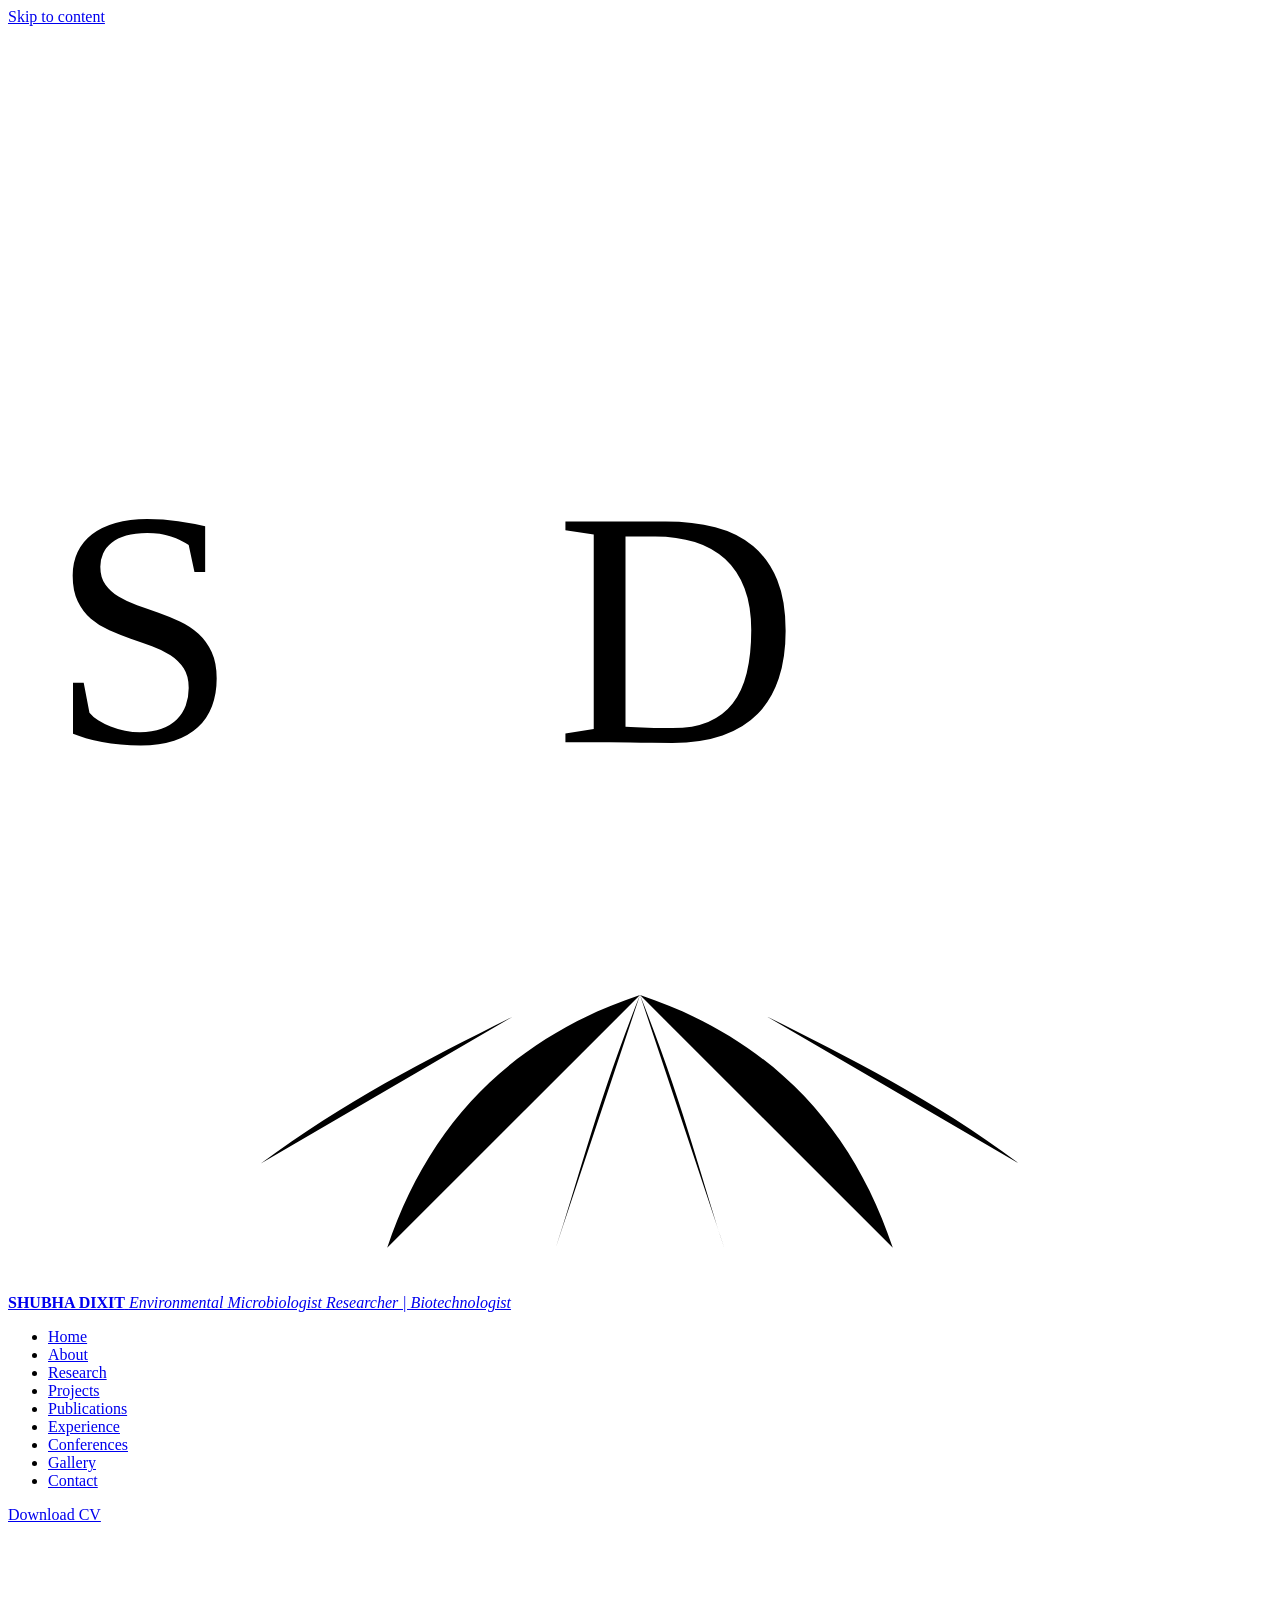
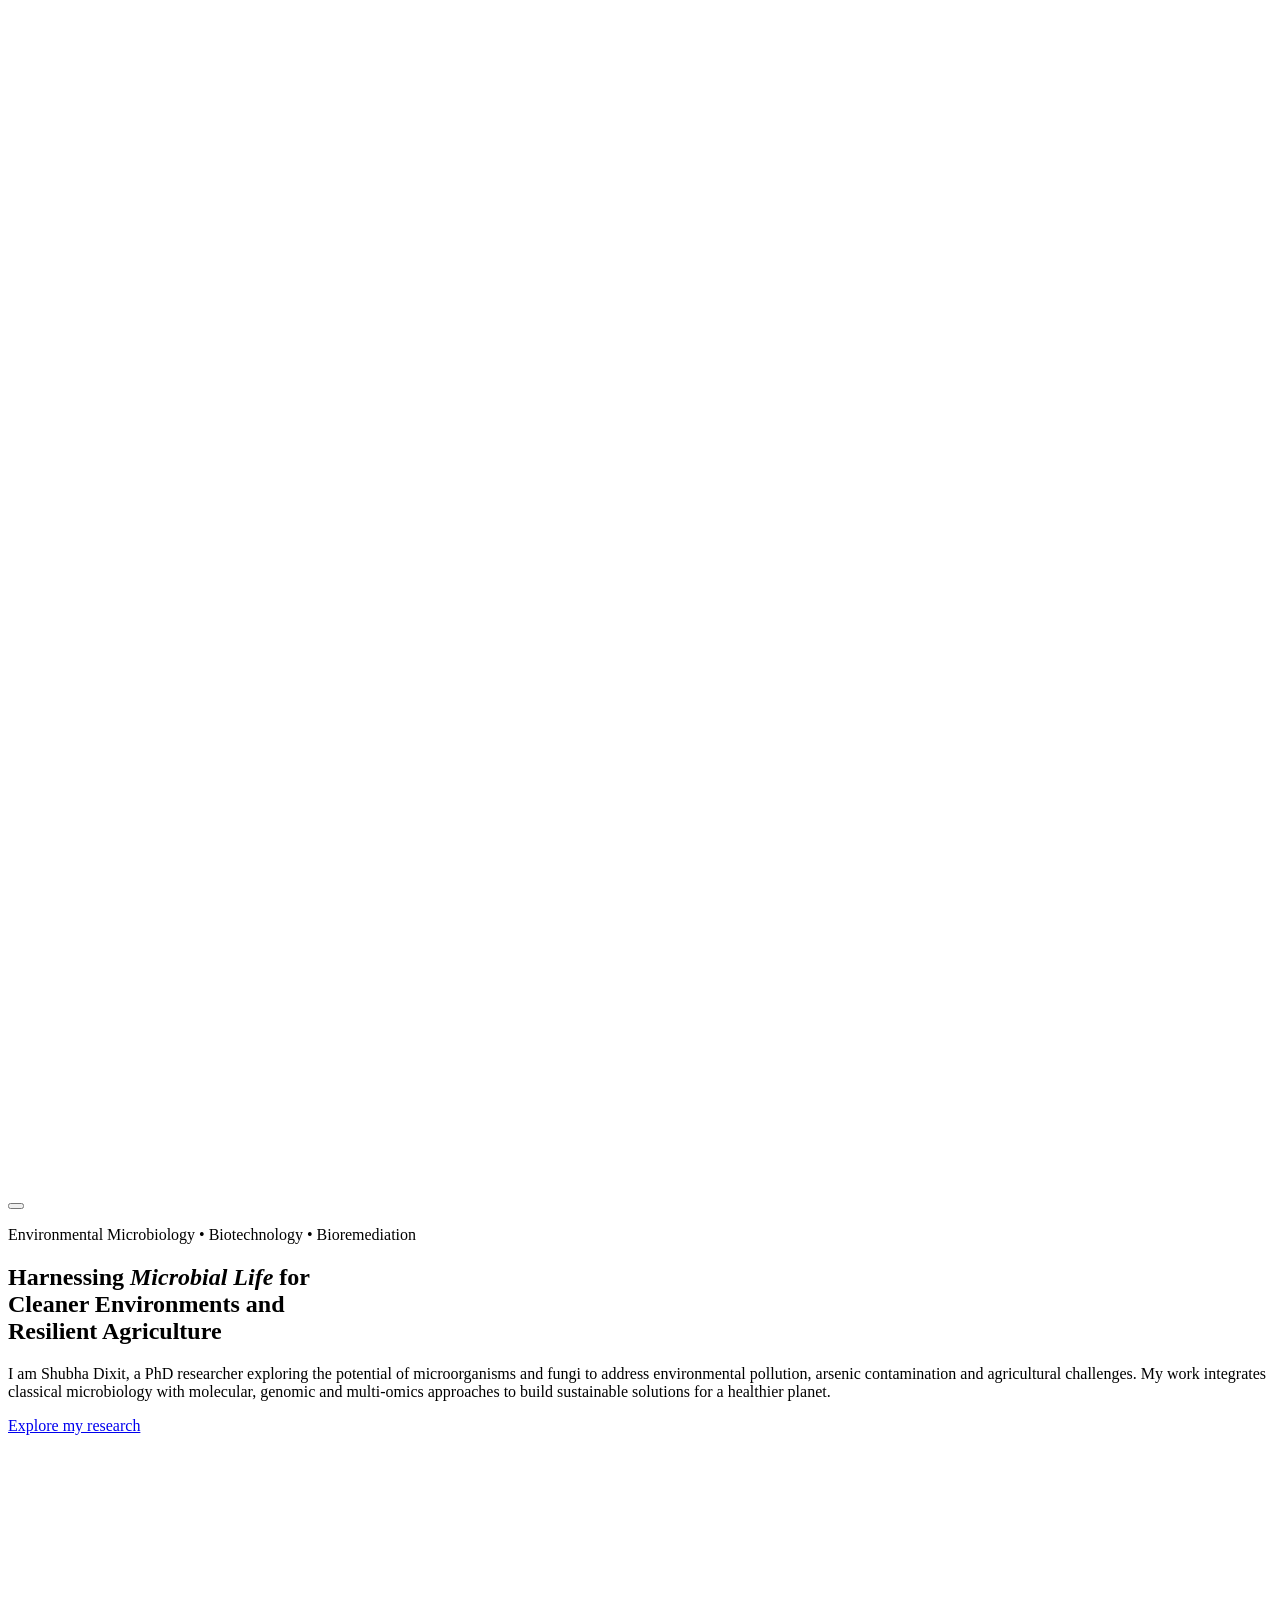
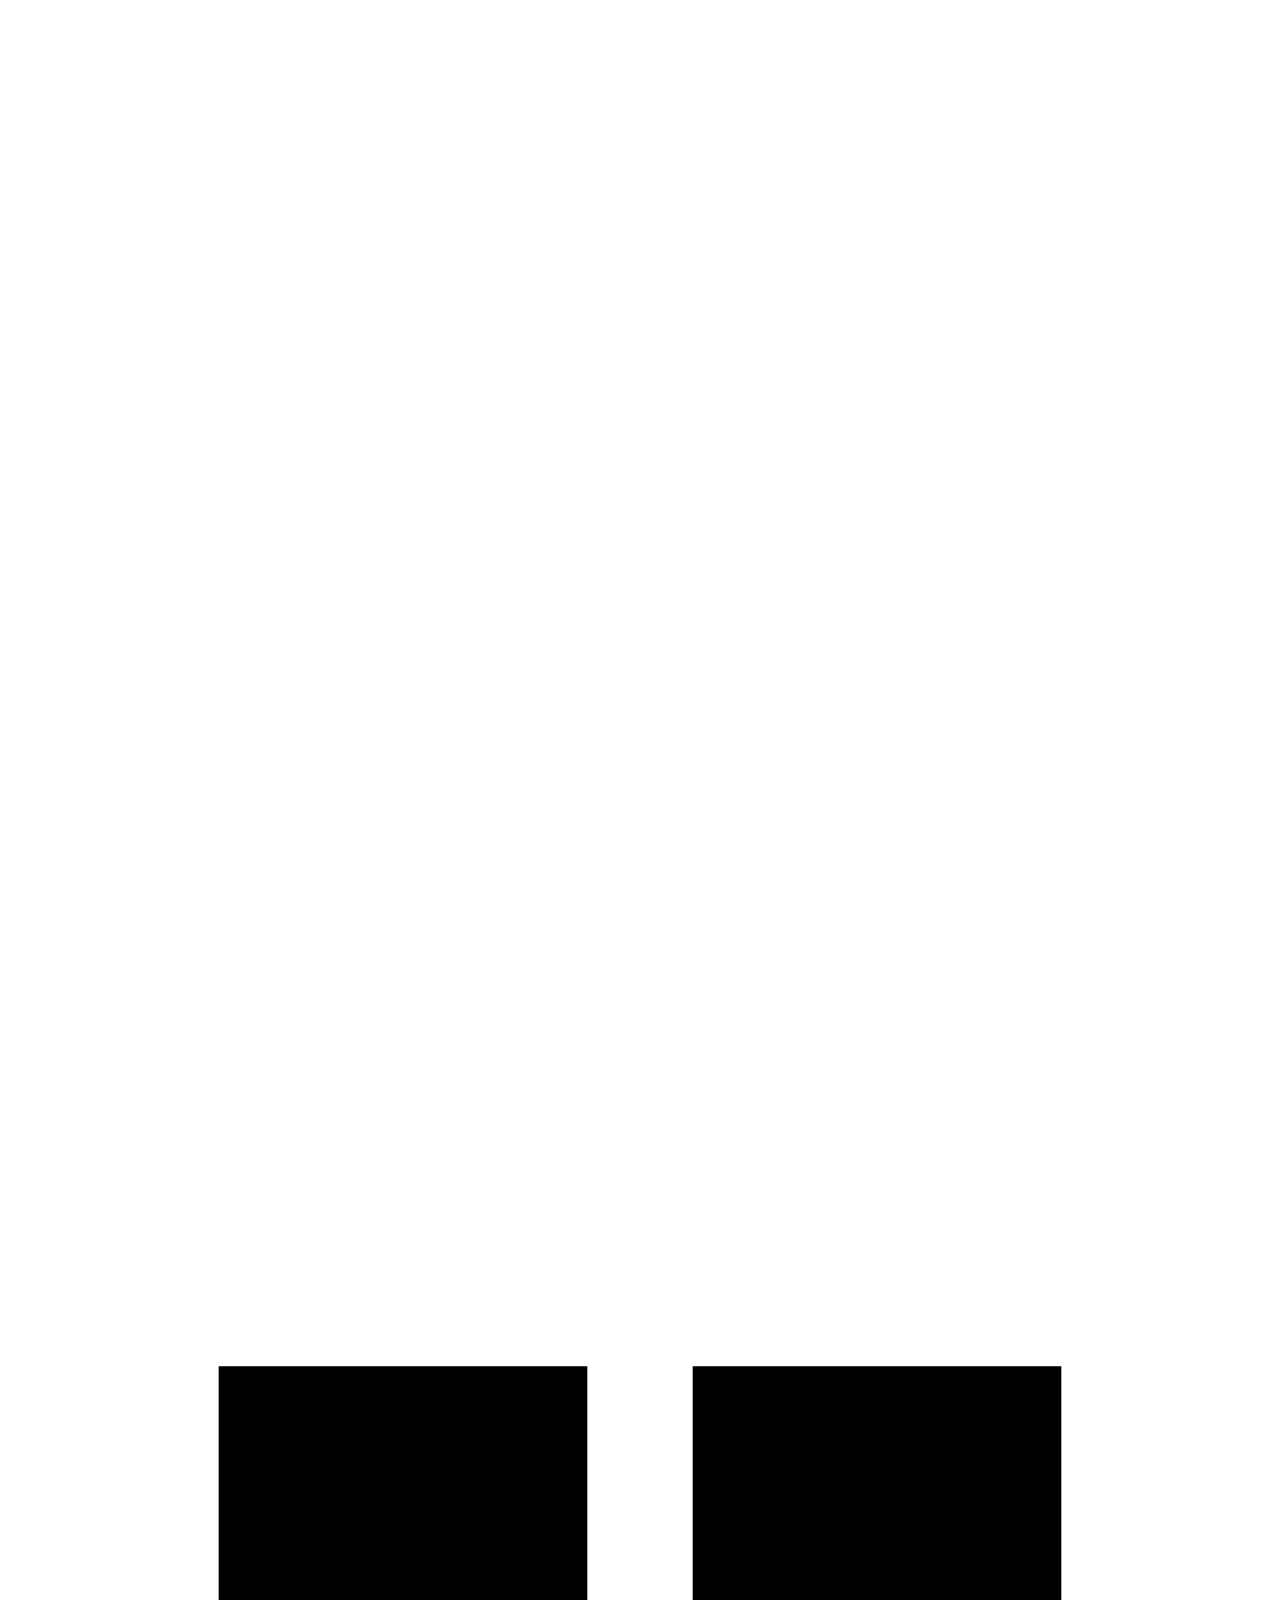
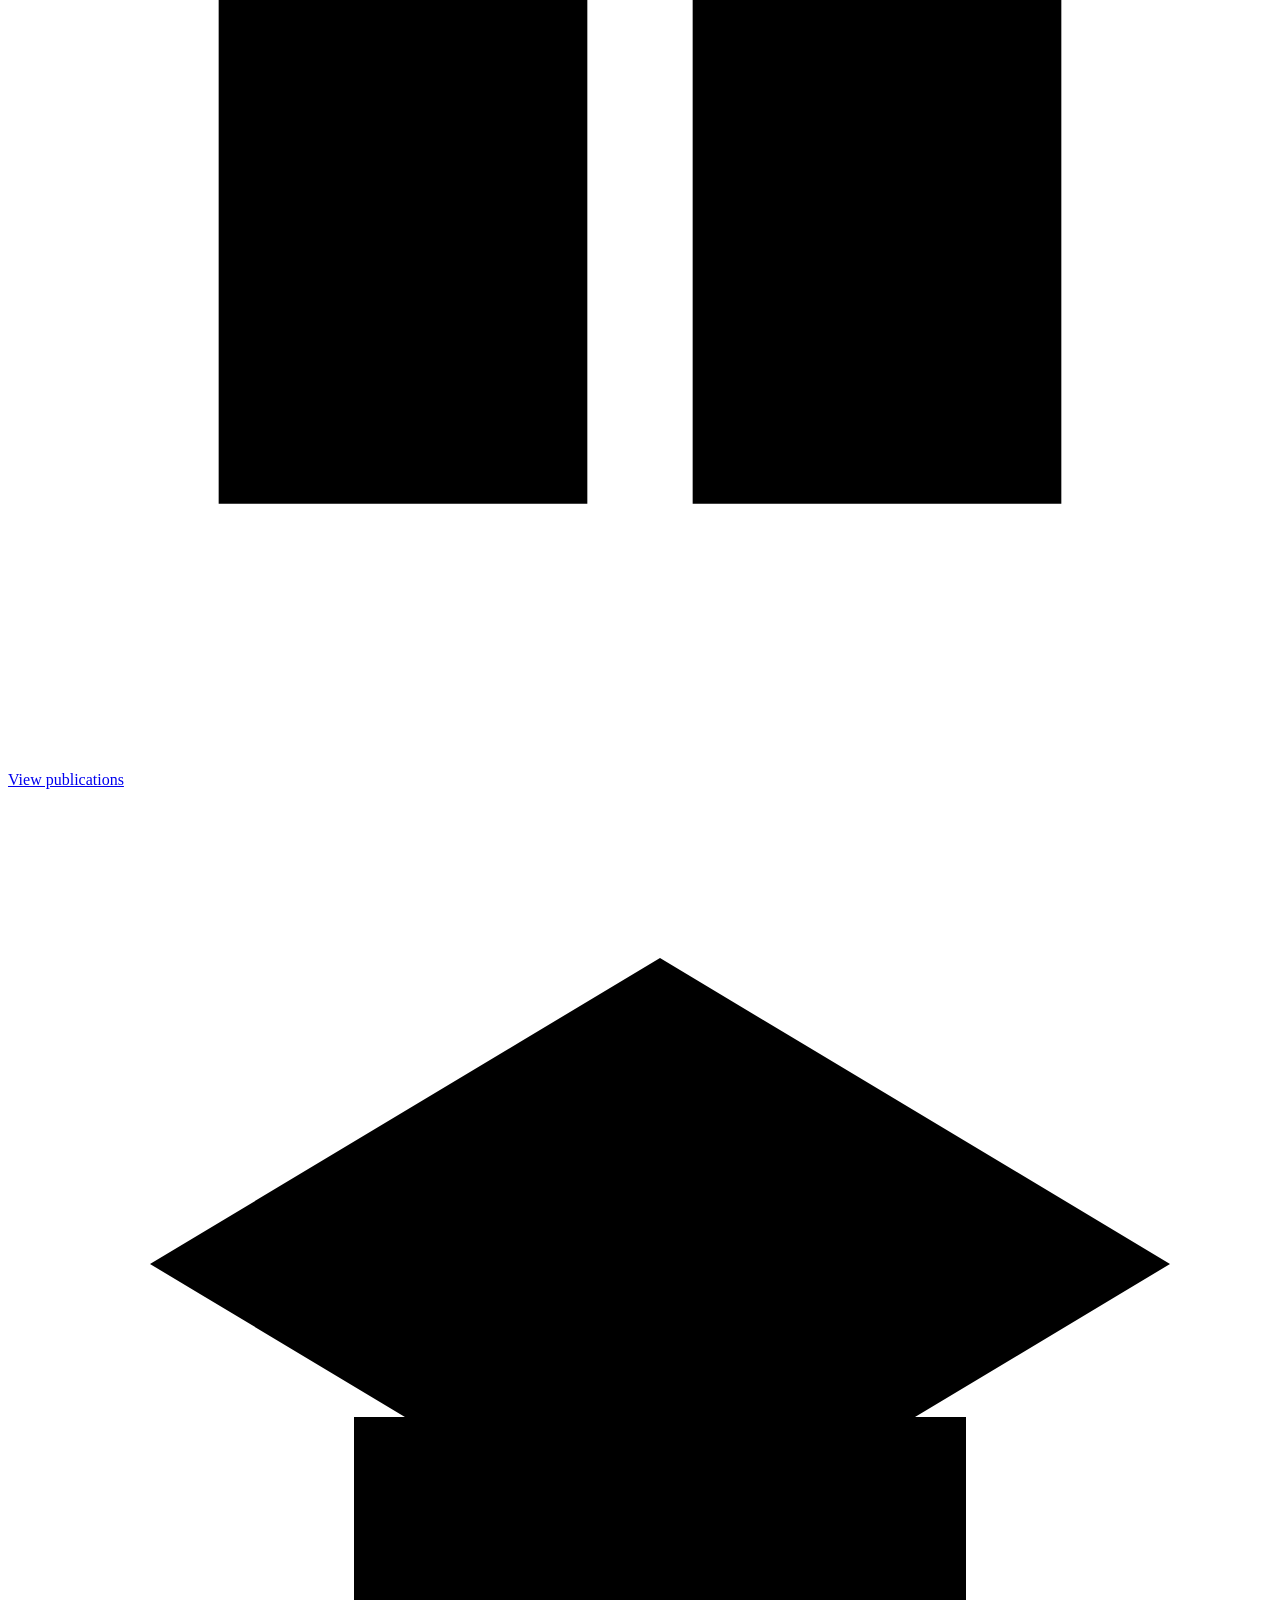
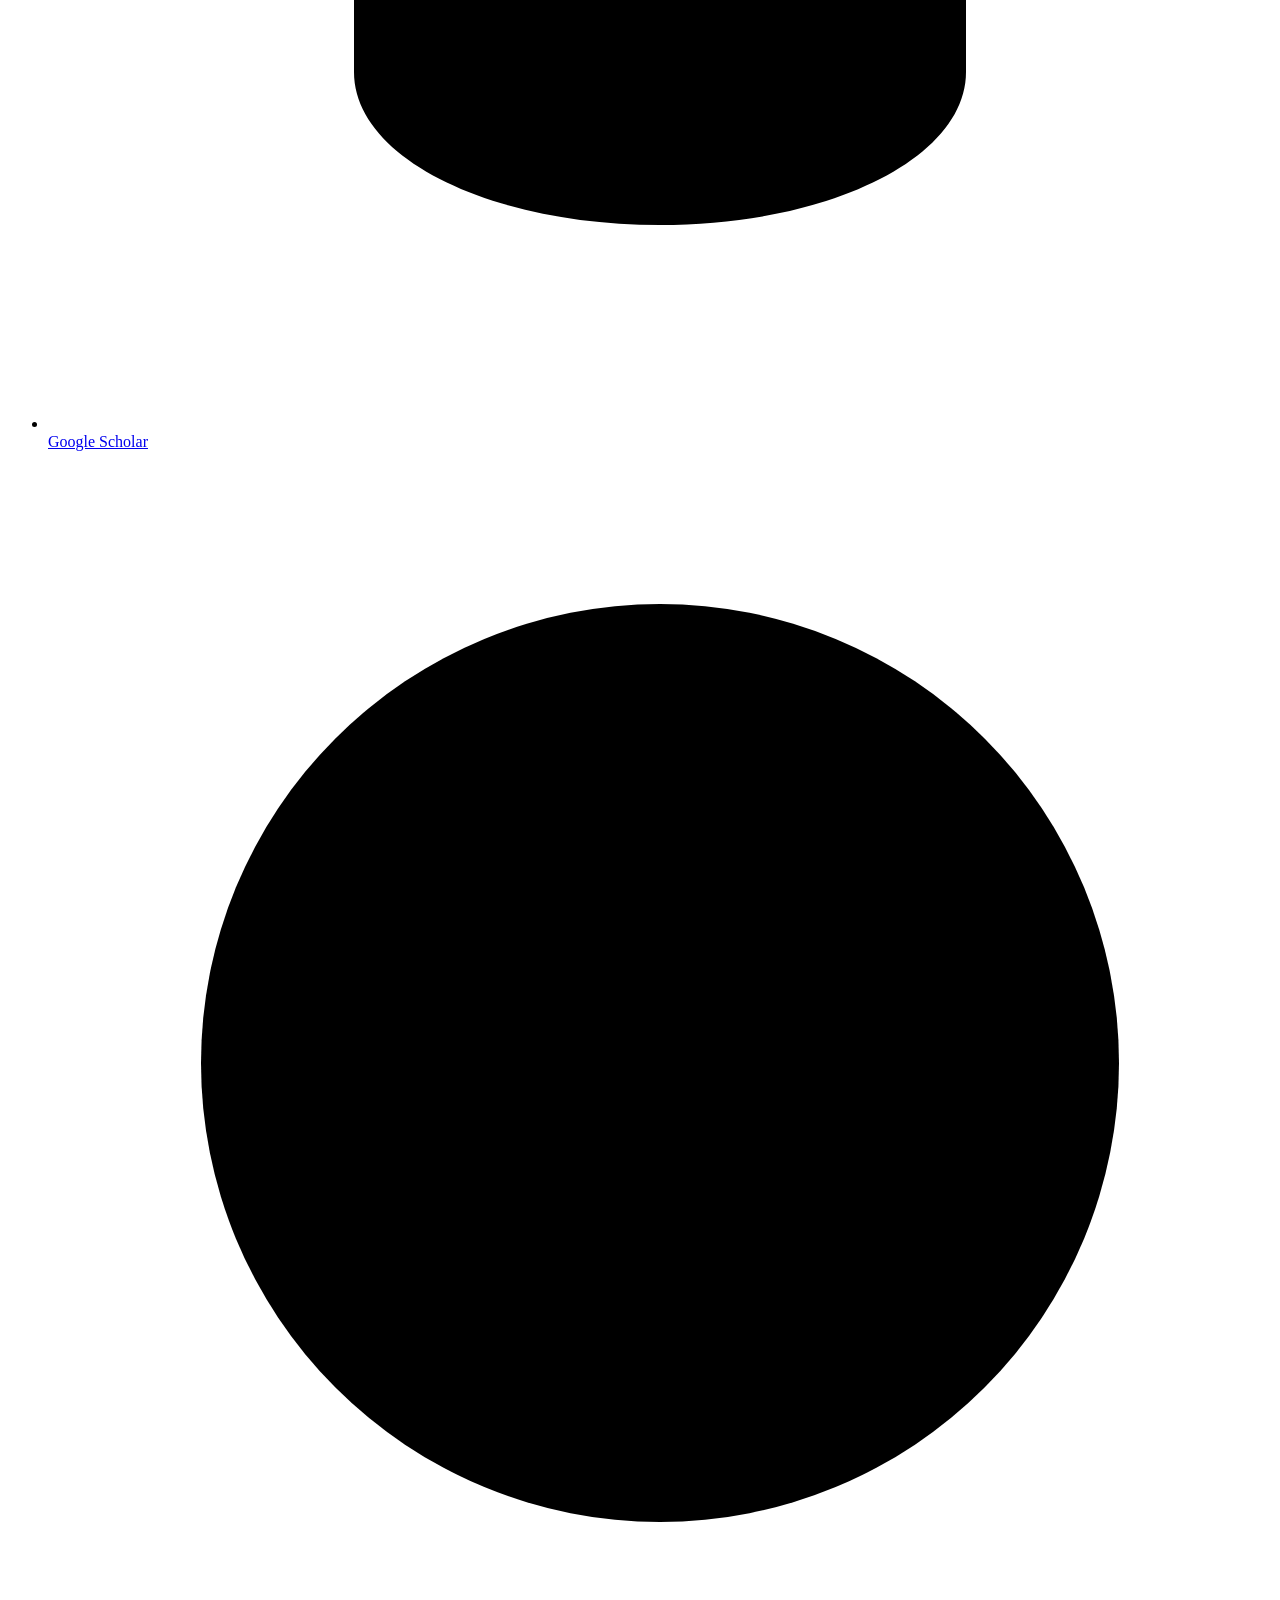
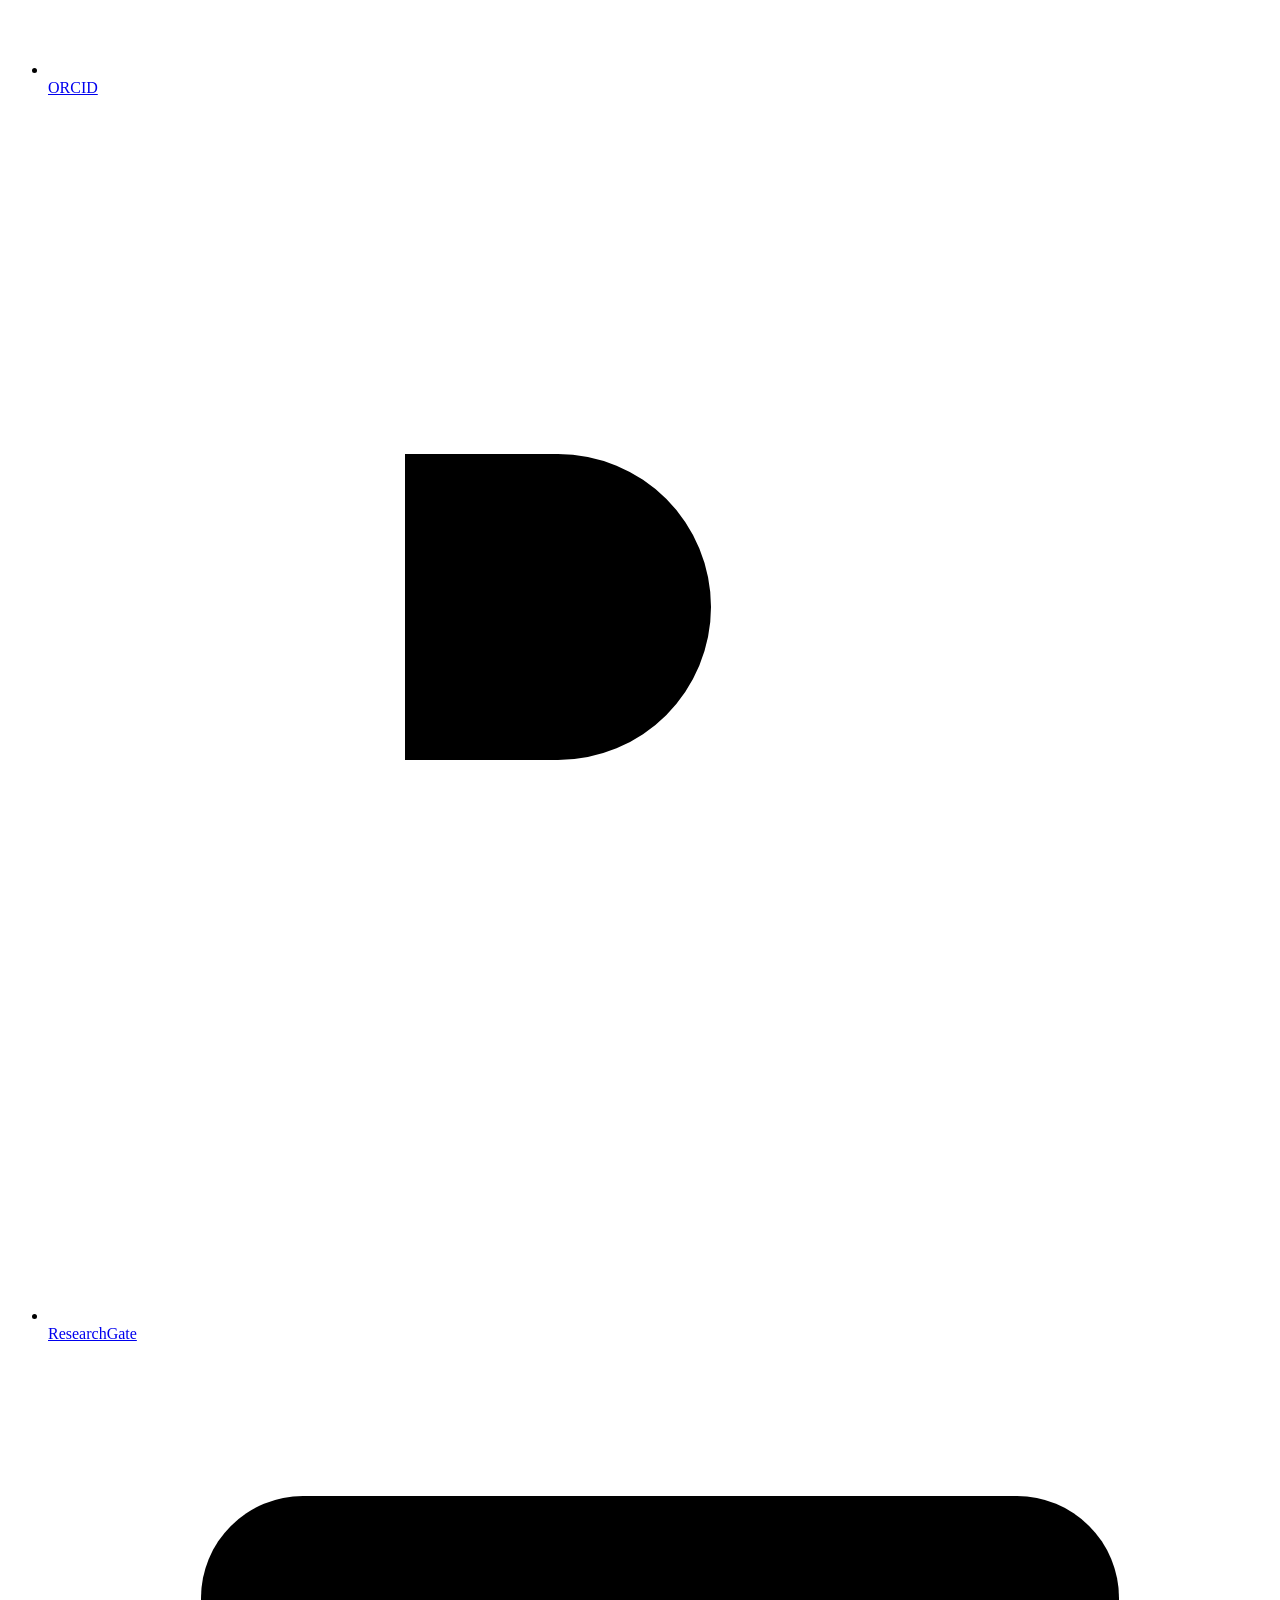
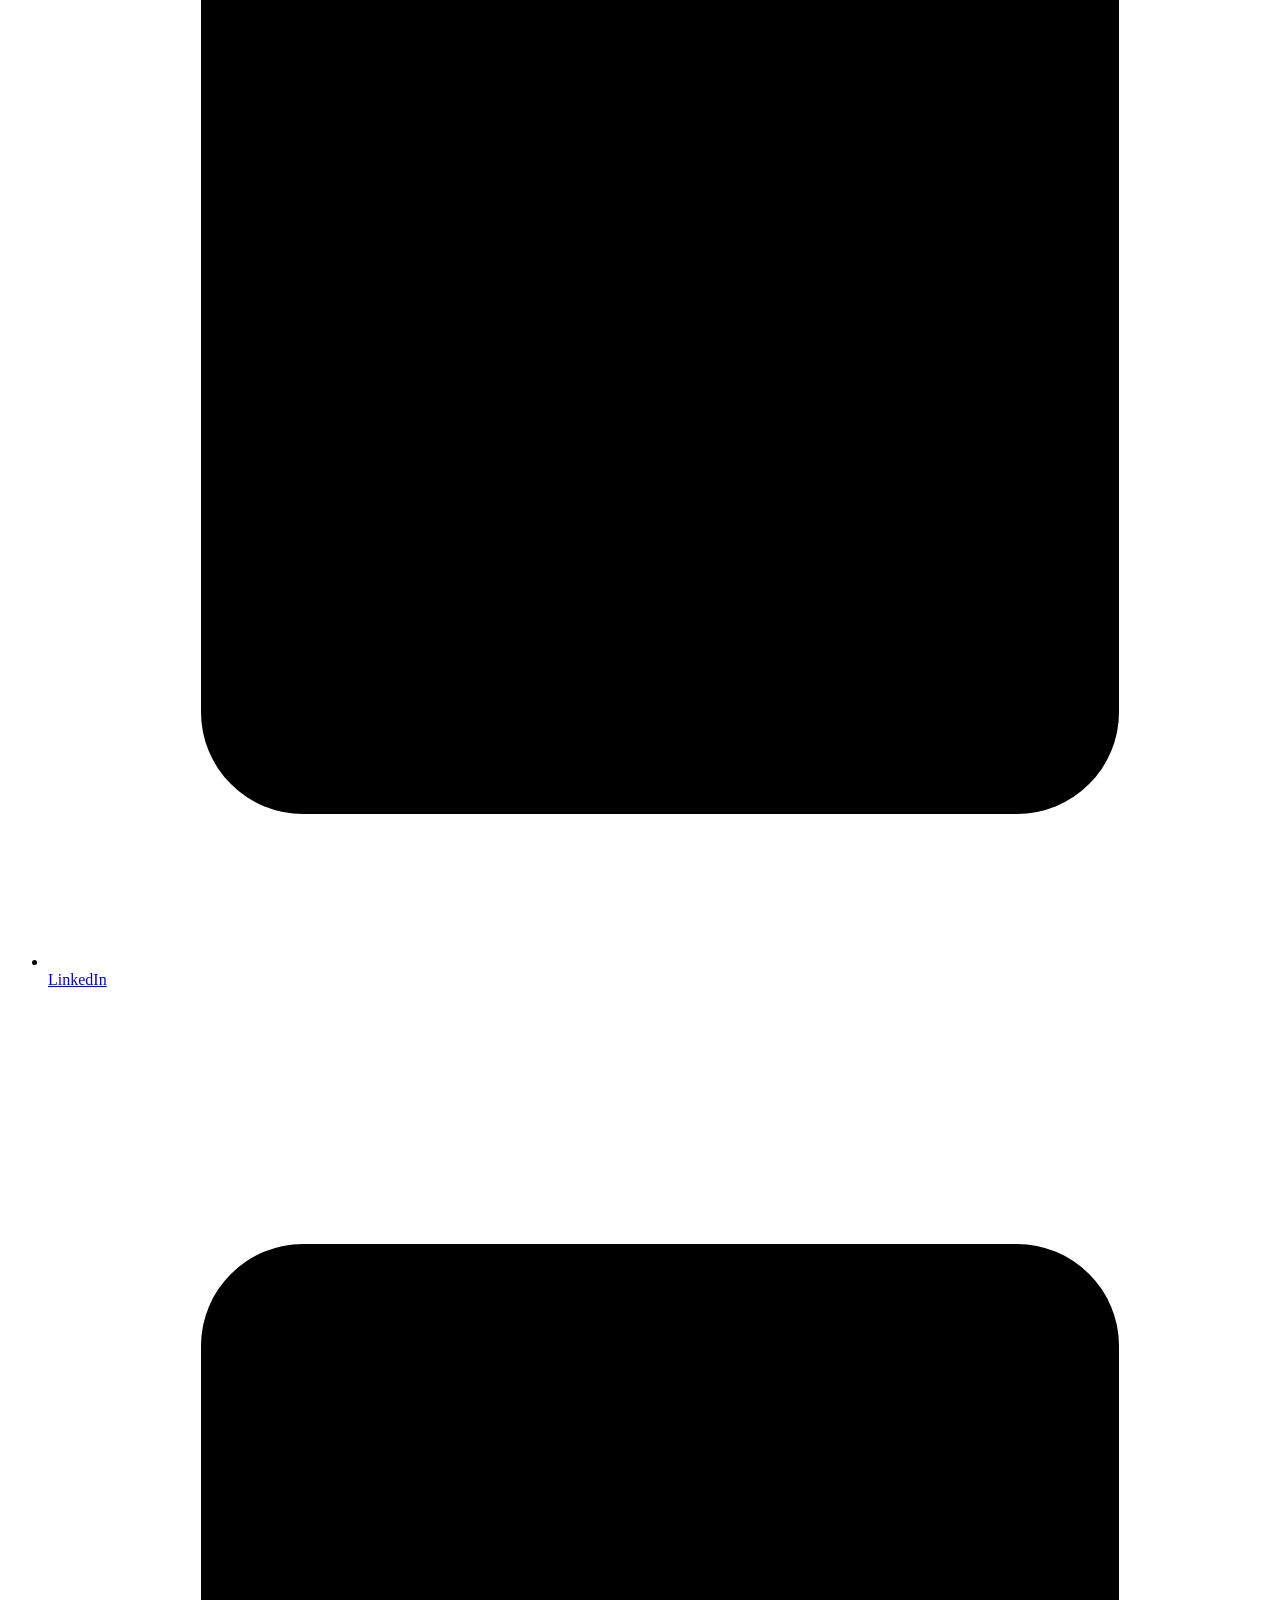
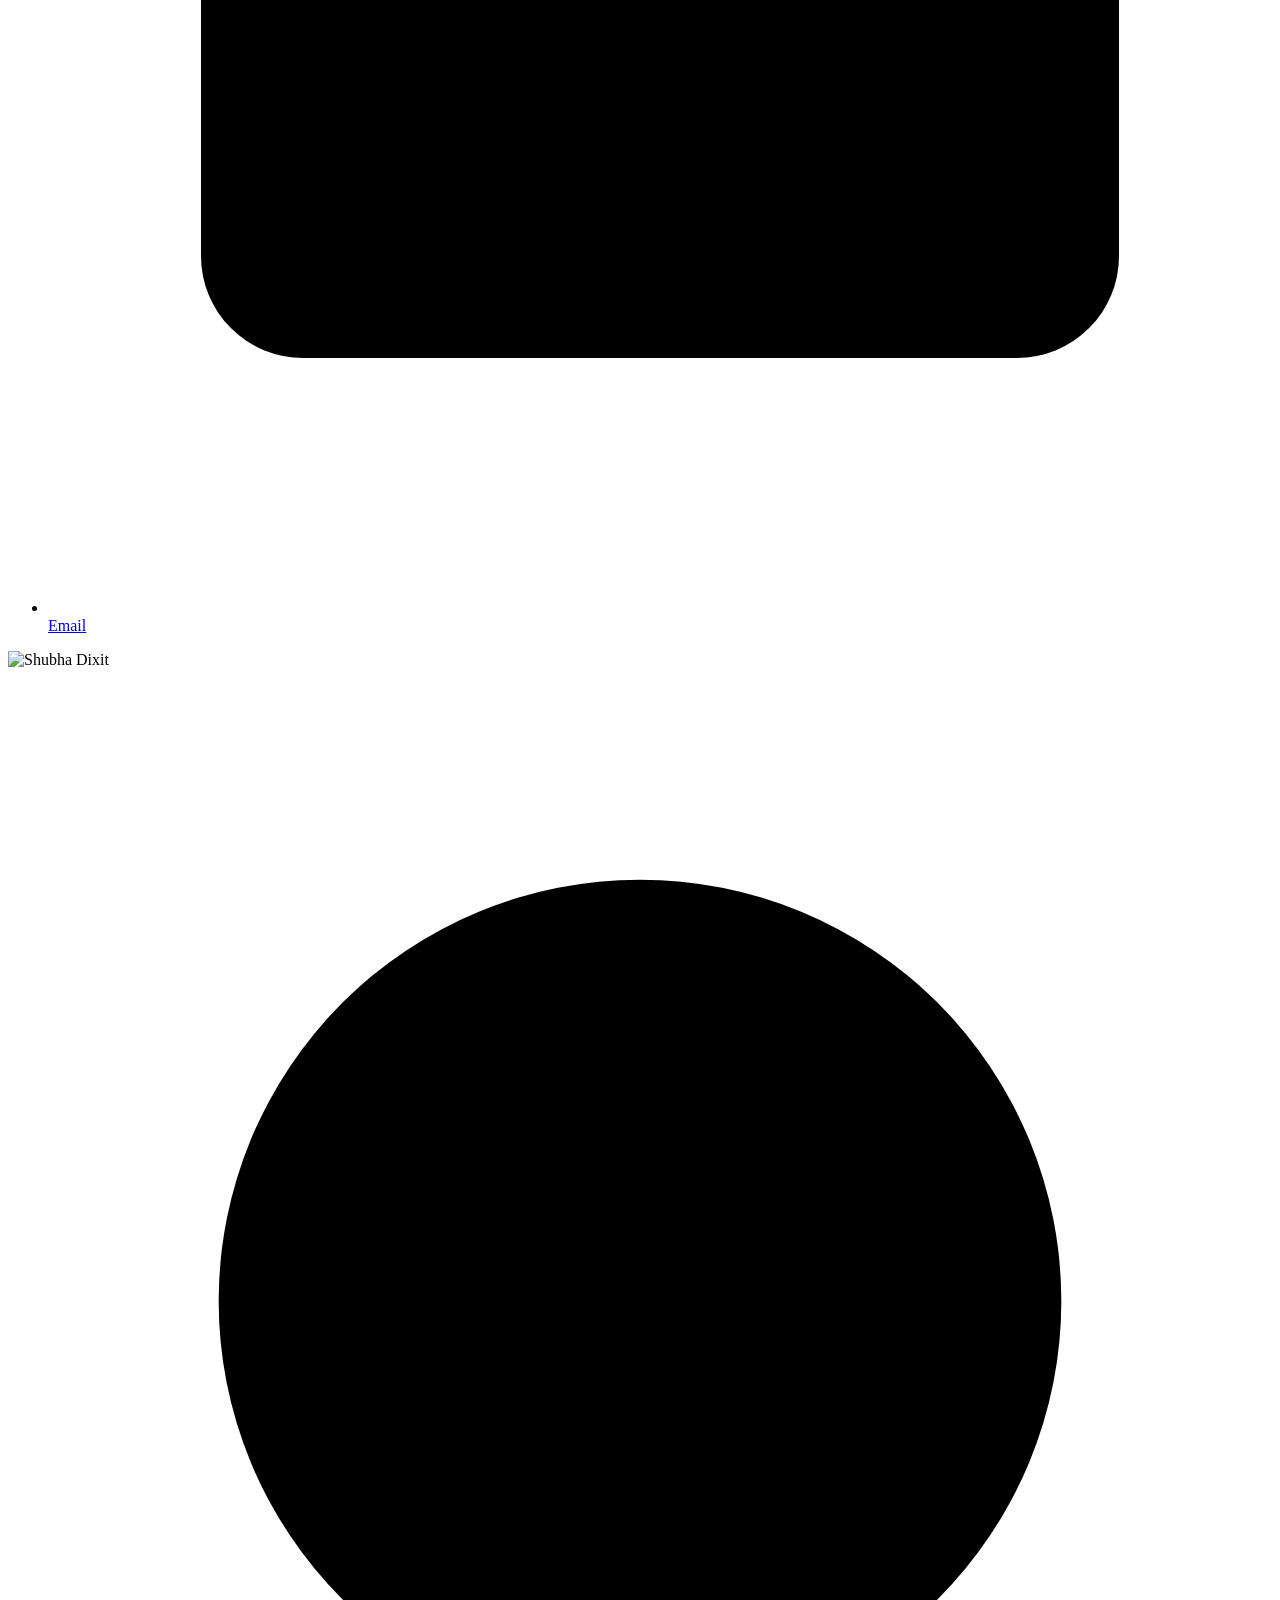
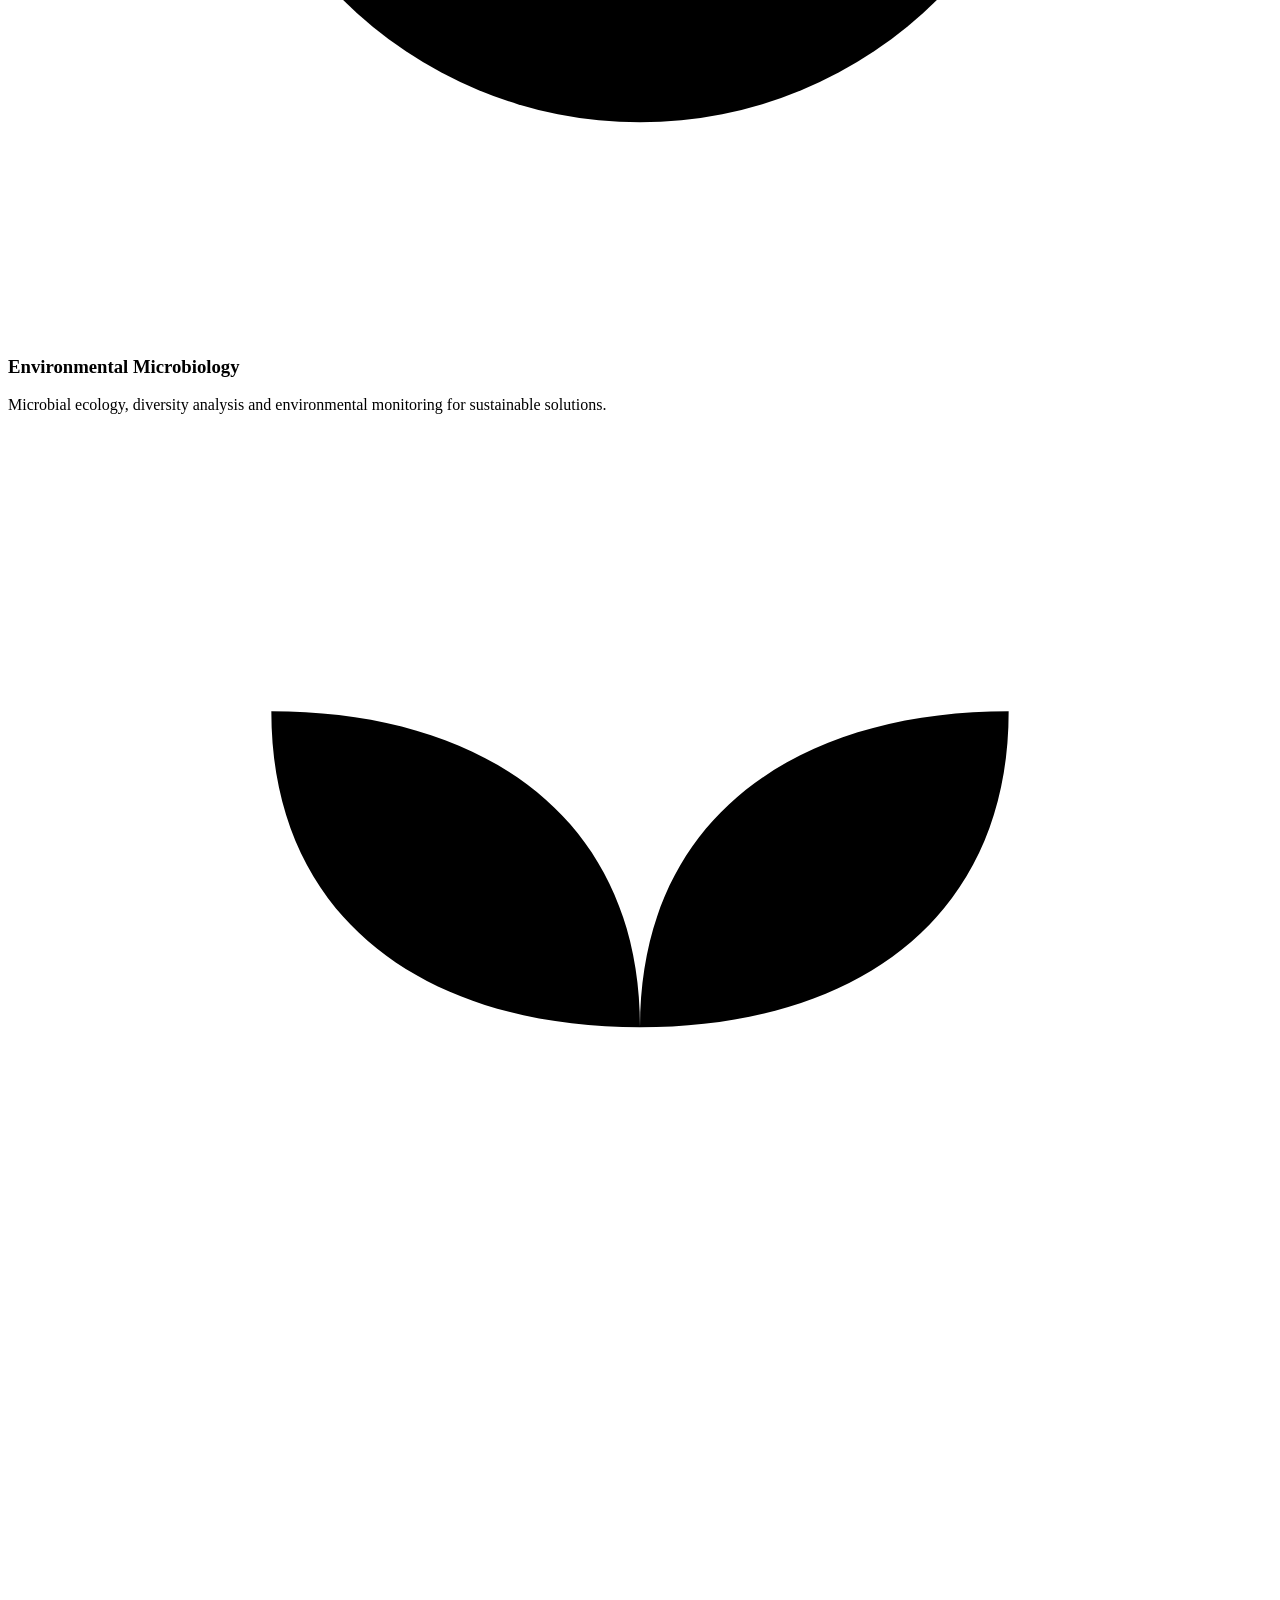
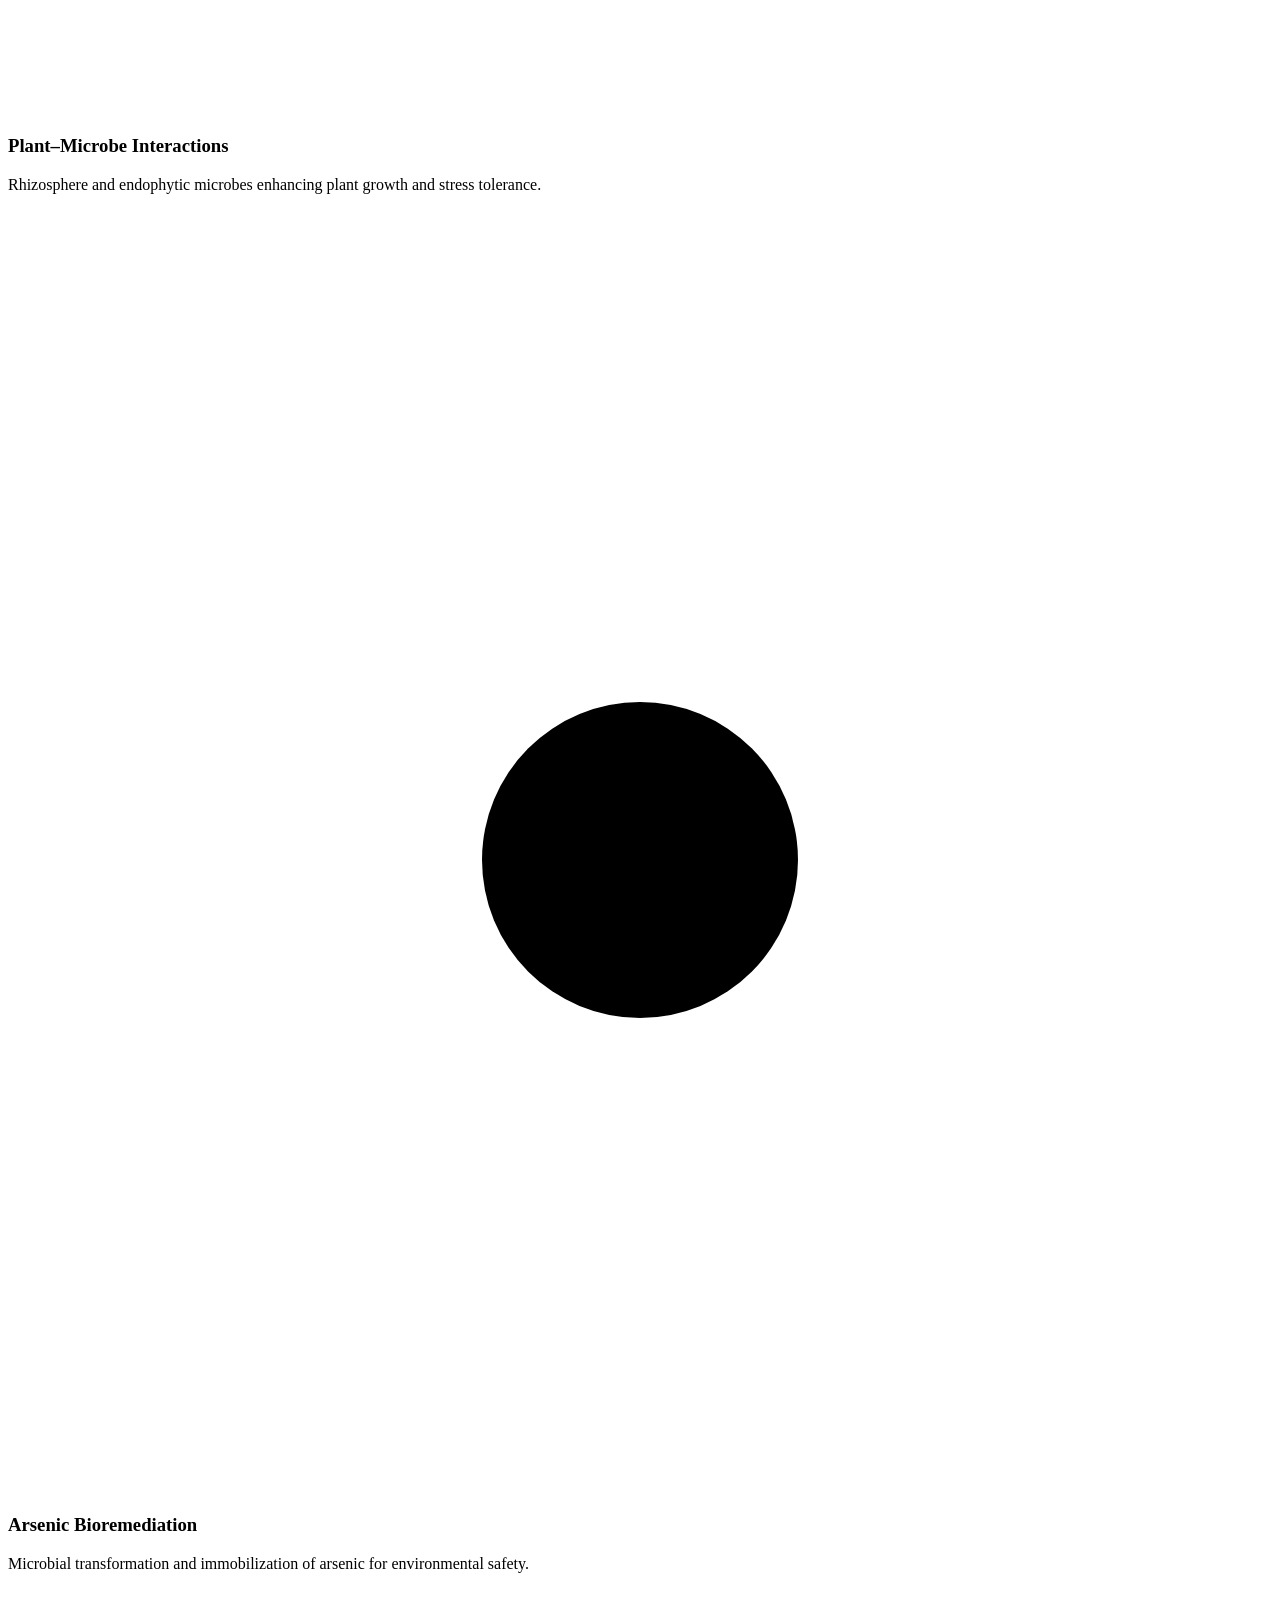
==== index.html @ dea72ba6 "Add files via upload" ====
<!DOCTYPE html>
<html lang="en">
<head>
<meta charset="utf-8">
<meta name="viewport" content="width=device-width, initial-scale=1">
<title>Shubha Dixit — Environmental Microbiologist | Researcher | Biotechnologist</title>
<meta name="description" content="Shubha Dixit — PhD researcher in environmental microbiology and biotechnology, working on plant–microbe interactions, fungal endophytes, rhizospheric microbiology and arsenic bioremediation.">
<meta name="author" content="Shubha Dixit">

<!-- Social share preview -->
<meta property="og:type" content="website">
<meta property="og:title" content="Shubha Dixit — Environmental Microbiologist">
<meta property="og:description" content="Harnessing microbial life for cleaner environments and resilient agriculture.">
<meta property="og:image" content="assets/img/og-cover.jpg">

<link rel="icon" href="assets/img/favicon.png" type="image/png">
<link rel="preconnect" href="https://fonts.googleapis.com">
<link rel="preconnect" href="https://fonts.gstatic.com" crossorigin>
<link href="https://fonts.googleapis.com/css2?family=Newsreader:ital,opsz,wght@0,6..72,300;0,6..72,400;0,6..72,500;1,6..72,300&family=Inter:wght@300;400;500;600;700&display=swap" rel="stylesheet">
<link rel="stylesheet" href="assets/css/style.css">
</head>

<body>
<a class="skip-link" href="#main">Skip to content</a>

<!-- ══════════════════════ NAVIGATION ══════════════════════ -->
<header class="site-header" id="siteHeader">
  <div class="shell nav-shell">

    <a class="brand" href="#home">
      <span class="brand-mark" aria-hidden="true">
        <svg viewBox="0 0 60 60" role="presentation">
          <text x="2" y="34" class="brand-letter">S</text>
          <text x="26" y="34" class="brand-letter brand-letter-d">D</text>
          <path class="brand-root" d="M30 36 V46 M30 46 C24 48 20 52 18 58 M30 46 C36 48 40 52 42 58 M30 46 C28 51 27 55 26 58 M30 46 C32 51 33 55 34 58 M24 47 C20 49 16 51 12 54 M36 47 C40 49 44 51 48 54"/>
        </svg>
      </span>
      <span class="brand-text">
        <strong>SHUBHA DIXIT</strong>
        <em>Environmental Microbiologist</em>
        <em>Researcher | Biotechnologist</em>
      </span>
    </a>

    <nav class="nav" id="primaryNav" aria-label="Main">
      <ul>
        <li><a href="#home" class="is-current">Home</a></li>
        <li><a href="#about">About</a></li>
        <li><a href="#research">Research</a></li>
        <li><a href="#projects">Projects</a></li>
        <li><a href="#publications">Publications</a></li>
        <li><a href="#experience">Experience</a></li>
        <li><a href="#conferences">Conferences</a></li>
        <li><a href="#gallery">Gallery</a></li>
        <li><a href="#contact">Contact</a></li>
      </ul>
    </nav>

    <a class="btn btn-outline btn-cv" href="assets/cv/Shubha_Dixit_CV.pdf" download>
      Download CV
      <svg class="ico" viewBox="0 0 24 24" aria-hidden="true"><path d="M12 3v12m0 0 4-4m-4 4-4-4M4 19h16"/></svg>
    </a>

    <button class="nav-toggle" id="navToggle" aria-label="Open menu" aria-expanded="false" aria-controls="primaryNav">
      <span></span><span></span><span></span>
    </button>

  </div>
</header>

<main id="main">

<!-- ══════════════════════ HERO ══════════════════════ -->
<section class="hero" id="home">
  <div class="hero-bg" aria-hidden="true"></div>
  <div class="hero-veil" aria-hidden="true"></div>

  <div class="shell hero-shell">

    <div class="hero-copy reveal">
      <p class="eyebrow">Environmental Microbiology <span>•</span> Biotechnology <span>•</span> Bioremediation</p>

      <h1 class="hero-title">
        Harnessing <em>Microbial Life</em> for<br>
        Cleaner Environments and<br>
        Resilient Agriculture
      </h1>

      <p class="hero-lead">
        I am Shubha Dixit, a PhD researcher exploring the potential of microorganisms
        and fungi to address environmental pollution, arsenic contamination and
        agricultural challenges. My work integrates classical microbiology with
        molecular, genomic and multi-omics approaches to build sustainable
        solutions for a healthier planet.
      </p>

      <div class="hero-actions">
        <a class="btn btn-solid" href="#research">
          Explore my research
          <svg class="ico" viewBox="0 0 24 24" aria-hidden="true"><path d="M4 12h15m0 0-5-5m5 5-5 5"/></svg>
        </a>
        <a class="btn btn-ghost" href="#publications">
          <svg class="ico" viewBox="0 0 24 24" aria-hidden="true"><path d="M4 5h7v14H4zm9 0h7v14h-7z"/></svg>
          View publications
        </a>
      </div>

      <ul class="hero-links">
        <li><a href="https://scholar.google.com/" target="_blank" rel="noopener">
          <svg class="ico" viewBox="0 0 24 24" aria-hidden="true"><path d="M12 3 2 9l10 6 10-6-10-6Zm-6 9v5c0 1.7 2.7 3 6 3s6-1.3 6-3v-5"/></svg>
          Google Scholar</a></li>
        <li><a href="https://orcid.org/" target="_blank" rel="noopener">
          <svg class="ico" viewBox="0 0 24 24" aria-hidden="true"><circle cx="12" cy="12" r="9"/><path d="M9 9v7m0-10v.01M13 9h2a3.5 3.5 0 0 1 0 7h-2z"/></svg>
          ORCID</a></li>
        <li><a href="https://www.researchgate.net/" target="_blank" rel="noopener">
          <svg class="ico" viewBox="0 0 24 24" aria-hidden="true"><path d="M7 17V7h3a3 3 0 0 1 0 6H7m4 0 4 4M17 5h.01M17 9h.01"/></svg>
          ResearchGate</a></li>
        <li><a href="https://www.linkedin.com/" target="_blank" rel="noopener">
          <svg class="ico" viewBox="0 0 24 24" aria-hidden="true"><rect x="3" y="3" width="18" height="18" rx="2"/><path d="M7 10v7m0-10v.01M11 17v-4a2 2 0 0 1 4 0v4"/></svg>
          LinkedIn</a></li>
        <li><a href="mailto:shubha.dixit.9@gmail.com">
          <svg class="ico" viewBox="0 0 24 24" aria-hidden="true"><rect x="3" y="5" width="18" height="14" rx="2"/><path d="m3 7 9 6 9-6"/></svg>
          Email</a></li>
      </ul>
    </div>

    <div class="hero-figure reveal" aria-hidden="false">
      <span class="hero-arc" aria-hidden="true"></span>
      <img class="hero-portrait" src="assets/img/hero-portrait.png" alt="Shubha Dixit">
      <img class="hero-orb hero-orb-1" src="assets/img/hero-orb-fungal.png" alt="" aria-hidden="true">
      <img class="hero-orb hero-orb-2" src="assets/img/hero-orb-root.png" alt="" aria-hidden="true">
    </div>

  </div>
</section>

<!-- ══════════════════════ FOCUS CARDS ══════════════════════ -->
<section class="focus" aria-label="Areas of focus">
  <div class="shell focus-grid">

    <article class="focus-card reveal">
      <span class="focus-icon">
        <svg viewBox="0 0 24 24" aria-hidden="true"><circle cx="12" cy="12" r="8"/><path d="M9 10h.01M15 10h.01M9 15c1.5 1.2 4.5 1.2 6 0"/></svg>
      </span>
      <h3>Environmental Microbiology</h3>
      <p>Microbial ecology, diversity analysis and environmental monitoring for sustainable solutions.</p>
      <img class="focus-art" src="assets/img/focus-microbiology.png" alt="" aria-hidden="true">
    </article>

    <article class="focus-card reveal">
      <span class="focus-icon">
        <svg viewBox="0 0 24 24" aria-hidden="true"><path d="M12 21V11m0 0C12 7 9 5 5 5c0 4 3 6 7 6Zm0 0c0-4 3-6 7-6 0 4-3 6-7 6Z"/></svg>
      </span>
      <h3>Plant–Microbe Interactions</h3>
      <p>Rhizosphere and endophytic microbes enhancing plant growth and stress tolerance.</p>
      <img class="focus-art" src="assets/img/focus-plant-microbe.png" alt="" aria-hidden="true">
    </article>

    <article class="focus-card reveal">
      <span class="focus-icon">
        <svg viewBox="0 0 24 24" aria-hidden="true"><path d="M12 3v4m0 14v-4M7 6l3 3m7 9-3-3M4 12h4m12 0h-4"/><circle cx="12" cy="12" r="3"/></svg>
      </span>
      <h3>Arsenic Bioremediation</h3>
      <p>Microbial transformation and immobilization of arsenic for environmental safety.</p>
      <img class="focus-art" src="assets/img/focus-arsenic.png" alt="" aria-hidden="true">
    </article>

    <article class="focus-card reveal">
      <span class="focus-icon">
        <svg viewBox="0 0 24 24" aria-hidden="true"><path d="M4 20c4-8 10-12 16-13-1 8-6 13-13 13H4Z"/><path d="M4 20c2-4 5-6 8-7"/></svg>
      </span>
      <h3>Sustainable Agriculture</h3>
      <p>Microbial strategies for soil health, contaminant mitigation and crop resilience.</p>
      <img class="focus-art" src="assets/img/focus-agriculture.png" alt="" aria-hidden="true">
    </article>

  </div>
</section>

<!-- ══════════════════════ ABOUT / HIGHLIGHTS / ACHIEVEMENTS ══════════════════════ -->
<section class="band" id="about">
  <div class="shell band-grid">

    <!-- ── About me ── -->
    <div class="band-col reveal">
      <h2 class="rule-heading">
        <svg class="rule-ico" viewBox="0 0 24 24" aria-hidden="true"><path d="M12 21c0-6 3-10 8-12-1 7-4 11-8 12Z"/><path d="M12 21c-4-1-7-5-8-12 5 2 8 6 8 12Z"/></svg>
        About me
      </h2>

      <div class="about-inner">
        <figure class="about-photo">
          <img src="assets/img/about-portrait.jpg" alt="Shubha Dixit working at a microscope in the laboratory">
        </figure>

        <div class="about-text">
          <p>PhD researcher in Biological Science at AcSIR and CSIR-IITR, Lucknow.</p>
          <p>My research focuses on environmental microbiology, fungal endophytes, rhizospheric microbiology and arsenic bioremediation.</p>
          <p>I aim to understand microbial functions and translate them into sustainable solutions for environmental and agricultural challenges.</p>
          <a class="btn btn-line" href="#experience">
            Know more about me
            <svg class="ico" viewBox="0 0 24 24" aria-hidden="true"><circle cx="12" cy="8" r="3.5"/><path d="M5 20c1.5-4 12.5-4 14 0"/></svg>
          </a>
        </div>
      </div>
    </div>

    <!-- ── Research highlights ── -->
    <div class="band-col band-col-mid reveal" id="research">
      <h2 class="rule-heading">
        <svg class="rule-ico" viewBox="0 0 24 24" aria-hidden="true"><circle cx="6" cy="7" r="2"/><circle cx="18" cy="7" r="2"/><circle cx="12" cy="17" r="2"/><path d="M8 8l3 7m5-7-3 7"/></svg>
        Research highlights
      </h2>

      <div class="tile-grid">
        <a class="tile" href="#projects">
          <img src="assets/img/highlight-fungal-endophytes.jpg" alt="Fungal endophyte hyphae under magnification">
          <span>Fungal endophytes</span>
        </a>
        <a class="tile" href="#projects">
          <img src="assets/img/highlight-microbial-remediation.jpg" alt="Bacterial cells involved in remediation">
          <span>Microbial remediation</span>
        </a>
        <a class="tile" href="#projects">
          <img src="assets/img/highlight-water-treatment.jpg" alt="Water samples in test tubes">
          <span>Water &amp; wastewater treatment</span>
        </a>
        <a class="tile" href="#projects">
          <img src="assets/img/highlight-monitoring.jpg" alt="Fungal colonies growing on a culture plate">
          <span>Environmental monitoring</span>
        </a>
      </div>

      <a class="btn btn-solid btn-wide" href="#projects">
        Explore all projects
        <svg class="ico" viewBox="0 0 24 24" aria-hidden="true"><path d="M4 12h15m0 0-5-5m5 5-5 5"/></svg>
      </a>
    </div>

    <!-- ── Achievements + latest publications ── -->
    <div class="band-col reveal">
      <h2 class="rule-heading">
        <svg class="rule-ico" viewBox="0 0 24 24" aria-hidden="true"><path d="M8 4h8v5a4 4 0 0 1-8 0z"/><path d="M8 5H5v2a3 3 0 0 0 3 3m8-5h3v2a3 3 0 0 1-3 3M10 20h4m-2-4v4"/></svg>
        Achievements
      </h2>

      <ul class="badge-row">
        <li>
          <svg class="badge-ico" viewBox="0 0 24 24" aria-hidden="true"><circle cx="12" cy="9" r="5"/><path d="m8 14-2 7 6-3 6 3-2-7"/></svg>
          <strong>Gold medallist</strong><span>M.Sc. AMBT</span>
        </li>
        <li>
          <svg class="badge-ico" viewBox="0 0 24 24" aria-hidden="true"><path d="m12 3 2.6 5.6 6 .8-4.4 4.2 1.1 6-5.3-3-5.3 3 1.1-6L3.4 9.4l6-.8z"/></svg>
          <strong>DST–INSPIRE</strong><span>Fellowship</span>
        </li>
        <li>
          <svg class="badge-ico" viewBox="0 0 24 24" aria-hidden="true"><circle cx="12" cy="10" r="6"/><path d="M9 15.5 7 22l5-2.5L17 22l-2-6.5"/></svg>
          <strong>AIR 199</strong><span>ICAR AICE JRF/SRF</span>
        </li>
        <li>
          <svg class="badge-ico" viewBox="0 0 24 24" aria-hidden="true"><rect x="4" y="4" width="16" height="13" rx="1.5"/><path d="M8 9h8M8 12h5m-1 5v3l2-1.5L16 20v-3"/></svg>
          <strong>University merit</strong><span>Certificate</span>
        </li>
      </ul>

      <h2 class="rule-heading rule-heading-split">
        <span>
          <svg class="rule-ico" viewBox="0 0 24 24" aria-hidden="true"><path d="M5 4h9l5 5v11H5z"/><path d="M14 4v5h5M8 13h8m-8 3h5"/></svg>
          Latest publications
        </span>
        <a class="chip-link" href="#publications">View all</a>
      </h2>

      <div class="pub-carousel" id="pubCarousel">
        <ul class="pub-track">
          <li class="pub-slide is-active">
            <img class="pub-thumb" src="assets/img/pub-arsenic-serendipita.jpg" alt="First page of the arsenic removal paper">
            <div class="pub-meta">
              <h3>Efficient removal of arsenic from the environment by the endophytic fungus <em>Serendipita indica</em> through bioaccumulation in cells and adsorption on the cell wall</h3>
              <p class="pub-source">Environmental Technology &amp; Innovation, 2025</p>
              <span class="tag">Research article</span>
              <a class="doi" href="https://doi.org/10.1016/j.eti.2025.104229" target="_blank" rel="noopener">
                https://doi.org/10.1016/j.eti.2025.104229
                <svg class="ico" viewBox="0 0 24 24" aria-hidden="true"><path d="M14 4h6v6M20 4l-9 9M18 14v5a1 1 0 0 1-1 1H5a1 1 0 0 1-1-1V7a1 1 0 0 1 1-1h5"/></svg>
              </a>
            </div>
          </li>

          <li class="pub-slide">
            <img class="pub-thumb" src="assets/img/pub-microplastics.jpg" alt="Cover of the microplastics book chapter">
            <div class="pub-meta">
              <h3>Microbes' and microplastics' interactions in freshwater ecosystems: fate and implications for environmental health</h3>
              <p class="pub-source">Springer Nature Singapore, 2025</p>
              <span class="tag">Book chapter</span>
              <a class="doi" href="https://doi.org/10.1007/978-981-95-0225-7_1" target="_blank" rel="noopener">
                https://doi.org/10.1007/978-981-95-0225-7_1
                <svg class="ico" viewBox="0 0 24 24" aria-hidden="true"><path d="M14 4h6v6M20 4l-9 9M18 14v5a1 1 0 0 1-1 1H5a1 1 0 0 1-1-1V7a1 1 0 0 1 1-1h5"/></svg>
              </a>
            </div>
          </li>

          <li class="pub-slide">
            <img class="pub-thumb" src="assets/img/pub-fungi-polymeric.jpg" alt="Cover of the fungal biodegradation chapter">
            <div class="pub-meta">
              <h3>Applications of fungi in biodegradation of polymeric waste and micropollutants</h3>
              <p class="pub-source">Fungi in Wastewater Treatment, Volume 2 — Springer Nature Switzerland, 2026</p>
              <span class="tag">Book chapter</span>
              <a class="doi" href="https://doi.org/10.1007/978-3-032-01955-4_5" target="_blank" rel="noopener">
                https://doi.org/10.1007/978-3-032-01955-4_5
                <svg class="ico" viewBox="0 0 24 24" aria-hidden="true"><path d="M14 4h6v6M20 4l-9 9M18 14v5a1 1 0 0 1-1 1H5a1 1 0 0 1-1-1V7a1 1 0 0 1 1-1h5"/></svg>
              </a>
            </div>
          </li>

          <li class="pub-slide">
            <img class="pub-thumb" src="assets/img/pub-fungi-radioactive.jpg" alt="Cover of the radioactive contaminants chapter">
            <div class="pub-meta">
              <h3>Applications of fungi in remediation of radioactive contaminants</h3>
              <p class="pub-source">Fungi in Wastewater Treatment, Volume 2 — Springer Nature Switzerland, 2026</p>
              <span class="tag">Book chapter</span>
              <a class="doi" href="https://doi.org/10.1007/978-3-032-01955-4_10" target="_blank" rel="noopener">
                https://doi.org/10.1007/978-3-032-01955-4_10
                <svg class="ico" viewBox="0 0 24 24" aria-hidden="true"><path d="M14 4h6v6M20 4l-9 9M18 14v5a1 1 0 0 1-1 1H5a1 1 0 0 1-1-1V7a1 1 0 0 1 1-1h5"/></svg>
              </a>
            </div>
          </li>
        </ul>

        <div class="pub-dots" role="tablist" aria-label="Latest publications">
          <button role="tab" aria-selected="true" aria-label="Publication 1" class="is-active"></button>
          <button role="tab" aria-selected="false" aria-label="Publication 2"></button>
          <button role="tab" aria-selected="false" aria-label="Publication 3"></button>
          <button role="tab" aria-selected="false" aria-label="Publication 4"></button>
        </div>
      </div>
    </div>

  </div>
</section>

<!-- ══════════════════════ RESEARCH THEMES ══════════════════════ -->
<section class="section section-tint" id="research-themes">
  <div class="shell">
    <header class="section-head reveal">
      <p class="eyebrow eyebrow-dark">Research</p>
      <h2 class="section-title">Four questions my work keeps returning to</h2>
      <p class="section-lead">
        Each theme starts in the field — a contaminated aquifer, a paddy soil, a wetland outlet —
        and ends at the bench, where microbial function is isolated, characterised and put to work.
      </p>
    </header>

    <div class="theme-list">

      <article class="theme reveal">
        <h3>How do microbial communities respond to a contaminated environment?</h3>
        <p>
          Environmental microbiology and microbial ecology form the base of my work: isolating,
          culturing and characterising bacterial and fungal communities from water, soil and
          rhizosphere, then reading their diversity and function through molecular and
          multi-omics approaches.
        </p>
        <ul class="chip-list">
          <li>Microbial ecology</li><li>Diversity analysis</li><li>Bacteriology &amp; mycology</li><li>Microbial genetics</li>
        </ul>
      </article>

      <article class="theme reveal">
        <h3>Can endophytes make crops tolerate what the soil throws at them?</h3>
        <p>
          Rhizospheric and endophytic microbes — <em>Serendipita indica</em> among them — can
          restrict metal uptake, support growth and buffer plants against stress. I study these
          associations to build biological inputs that work under real field contamination.
        </p>
        <ul class="chip-list">
          <li>Plant–microbe interactions</li><li>Fungal endophytes</li><li>Rhizosphere microbiology</li><li>Plant tissue culture</li>
        </ul>
      </article>

      <article class="theme reveal">
        <h3>Where does arsenic go, and can microbes take it out of circulation?</h3>
        <p>
          From arsenic mobilisation in Haridwar groundwater to microbe-assisted remediation in the
          arsenic-impacted agricultural soils of Laksar, this thread follows the element through
          biogeochemical transformation, bioaccumulation and cell-wall adsorption.
        </p>
        <ul class="chip-list">
          <li>Arsenic biogeochemistry</li><li>Heavy-metal biotransformation</li><li>Bioremediation</li><li>Groundwater microbiology</li>
        </ul>
      </article>

      <article class="theme reveal">
        <h3>What does a treatment system actually remove?</h3>
        <p>
          Water quality assessment and environmental monitoring — constructed wetlands, wastewater
          treatment performance, and the physicochemical parameters that decide whether a system
          removes chemical and bacterial load or merely moves it downstream.
        </p>
        <ul class="chip-list">
          <li>Water quality assessment</li><li>Constructed wetlands</li><li>Environmental monitoring</li><li>QA/QC &amp; method validation</li>
        </ul>
      </article>

    </div>
  </div>
</section>

<!-- ══════════════════════ PROJECTS ══════════════════════ -->
<section class="section" id="projects">
  <div class="shell">
    <header class="section-head reveal">
      <p class="eyebrow eyebrow-dark">Projects</p>
      <h2 class="section-title">Field campaigns and laboratory studies</h2>
    </header>

    <div class="project-grid">

      <article class="project-card reveal">
        <img src="assets/img/project-arsenic-groundwater.jpg" alt="Groundwater sampling in the field">
        <div class="project-body">
          <p class="project-tag">National Institute of Hydrology, Roorkee · 2022–2024</p>
          <h3>Understanding arsenic mobilisation in the groundwater of Haridwar and formulating remediation measures</h3>
          <p>
            Groundwater quality assessment across an arsenic-affected belt: field sampling and
            collection, physicochemical and environmental analysis, instrument operation under
            QA/QC protocols, and statistical interpretation feeding into remediation strategy.
          </p>
        </div>
      </article>

      <article class="project-card reveal">
        <img src="assets/img/project-constructed-wetland.jpg" alt="Constructed wetland treatment system">
        <div class="project-body">
          <p class="project-tag">M.Sc. dissertation · NIH Roorkee · 2022</p>
          <h3>Evaluation of constructed wetland in chemical and bacterial removal</h3>
          <p>
            How well does a constructed wetland actually clean water? The study paired
            physicochemical parameter analysis with isolation, cultivation and identification of
            the bacterial communities driving pollutant degradation inside the system.
          </p>
        </div>
      </article>

      <article class="project-card reveal">
        <img src="assets/img/project-laksar-soils.jpg" alt="Agricultural soil sampling at Laksar">
        <div class="project-body">
          <p class="project-tag">Ongoing · CSIR-IITR, Lucknow</p>
          <h3>From arsenic hotspots to biological solutions: agricultural soils of Laksar, Uttarakhand</h3>
          <p>
            Mapping heavy-metal contamination across Laksar's agricultural fields, then testing the
            microbe-assisted remediation potential of the communities already living in those soils.
          </p>
        </div>
      </article>

      <article class="project-card reveal">
        <img src="assets/img/project-serendipita.jpg" alt="Fungal culture plate in the laboratory">
        <div class="project-body">
          <p class="project-tag">Ongoing · CSIR-IITR, Lucknow</p>
          <h3>Endophytic fungi as metal sinks</h3>
          <p>
            Characterising how <em>Serendipita indica</em> and its endofungal bacterial partners
            take up and immobilise arsenic and cadmium — bioaccumulation inside cells, adsorption
            on the cell wall, and what that means for crop protection.
          </p>
        </div>
      </article>

    </div>
  </div>
</section>

<!-- ══════════════════════ PUBLICATIONS ══════════════════════ -->
<section class="section section-tint" id="publications">
  <div class="shell">
    <header class="section-head reveal">
      <p class="eyebrow eyebrow-dark">Publications</p>
      <h2 class="section-title">Peer-reviewed articles and book chapters</h2>
    </header>

    <ol class="pub-list">

      <li class="pub-row reveal">
        <span class="pub-year">2025</span>
        <div>
          <h3>Efficient removal of arsenic from the environment by endophytic fungus <em>Serendipita indica</em> through bioaccumulation in cells and adsorption on the cell wall</h3>
          <p class="pub-authors">Shukla, J., Singh, S., <strong>Dixit, S.</strong>, Kushwaha, A. S., Mohd, S., Saji, J., &amp; Kumar, M.</p>
          <p class="pub-source">Environmental Technology &amp; Innovation, 104229</p>
          <a class="doi" href="https://doi.org/10.1016/j.eti.2025.104229" target="_blank" rel="noopener">doi.org/10.1016/j.eti.2025.104229</a>
        </div>
      </li>

      <li class="pub-row reveal">
        <span class="pub-year">2025</span>
        <div>
          <h3>Microbes' and microplastics' interactions in freshwater ecosystems: fate and implications for environmental health</h3>
          <p class="pub-authors"><strong>Dixit, S.</strong>, Maurya, A., Singh, A., Verma, S., Singh, R., &amp; Kumar, M.</p>
          <p class="pub-source">In <em>Occurrence, Detection, and Fate of Microplastics in Freshwater Ecosystems</em> (pp. 1–39). Springer Nature Singapore</p>
          <a class="doi" href="https://doi.org/10.1007/978-981-95-0225-7_1" target="_blank" rel="noopener">doi.org/10.1007/978-981-95-0225-7_1</a>
        </div>
      </li>

      <li class="pub-row reveal">
        <span class="pub-year">2026</span>
        <div>
          <h3>Applications of fungi in biodegradation of polymeric waste and micropollutants</h3>
          <p class="pub-authors">Maurya, A., <strong>Dixit, S.</strong>, Nayak, S., Singh, S., &amp; Kumar, M.</p>
          <p class="pub-source">In <em>Fungi in Wastewater Treatment: Volume 2</em> (pp. 101–123). Springer Nature Switzerland</p>
          <a class="doi" href="https://doi.org/10.1007/978-3-032-01955-4_5" target="_blank" rel="noopener">doi.org/10.1007/978-3-032-01955-4_5</a>
        </div>
      </li>

      <li class="pub-row reveal">
        <span class="pub-year">2026</span>
        <div>
          <h3>Applications of fungi in wastewater and innovative approaches to residual waste processing</h3>
          <p class="pub-authors">Singh, S., Nayak, S., Maurya, A., <strong>Dixit, S.</strong>, &amp; Kumar, M.</p>
          <p class="pub-source">In <em>Fungi in Wastewater Treatment: Volume 2</em> (pp. 283–308). Springer Nature Switzerland</p>
          <a class="doi" href="https://doi.org/10.1007/978-3-032-01955-4_13" target="_blank" rel="noopener">doi.org/10.1007/978-3-032-01955-4_13</a>
        </div>
      </li>

      <li class="pub-row reveal">
        <span class="pub-year">2026</span>
        <div>
          <h3>Applications of fungi in remediation of radioactive contaminants</h3>
          <p class="pub-authors">Nayak, S., Singh, S., Maurya, A., <strong>Dixit, S.</strong>, &amp; Kumar, M.</p>
          <p class="pub-source">In <em>Fungi in Wastewater Treatment: Volume 2</em> (pp. 217–242). Springer Nature Switzerland</p>
          <a class="doi" href="https://doi.org/10.1007/978-3-032-01955-4_10" target="_blank" rel="noopener">doi.org/10.1007/978-3-032-01955-4_10</a>
        </div>
      </li>

    </ol>
  </div>
</section>

<!-- ══════════════════════ EXPERIENCE & EDUCATION ══════════════════════ -->
<section class="section" id="experience">
  <div class="shell">
    <header class="section-head reveal">
      <p class="eyebrow eyebrow-dark">Experience</p>
      <h2 class="section-title">Positions, education and training</h2>
    </header>

    <div class="exp-grid">

      <div class="reveal">
        <h3 class="col-title">Research &amp; positions</h3>
        <ol class="timeline">
          <li>
            <span class="tl-date">2024 — present</span>
            <h4>PhD, Biological Science</h4>
            <p>AcSIR · CSIR-Indian Institute of Toxicology Research, Lucknow</p>
          </li>
          <li>
            <span class="tl-date">Jan 2022 — Jan 2024</span>
            <h4>Resource Person</h4>
            <p>National Institute of Hydrology, Roorkee — arsenic mobilisation in Haridwar groundwater: field sampling, physicochemical analysis, analytical instrumentation, QA/QC, technical reporting.</p>
          </li>
          <li>
            <span class="tl-date">Jan — Jul 2022</span>
            <h4>M.Sc. dissertation</h4>
            <p>National Institute of Hydrology, Roorkee — evaluation of constructed wetland in chemical and bacterial removal.</p>
          </li>
        </ol>

        <h3 class="col-title col-title-gap">Education</h3>
        <ol class="timeline">
          <li>
            <span class="tl-date">2020 — 2022</span>
            <h4>M.Sc. Applied Microbiology &amp; Biotechnology</h4>
            <p>Banasthali Vidyapith · 9.00 CGPA · First rank and gold medal</p>
          </li>
          <li>
            <span class="tl-date">2017 — 2020</span>
            <h4>B.Sc. Bioscience</h4>
            <p>Banasthali Vidyapith · 7.45 CGPA</p>
          </li>
        </ol>
      </div>

      <div class="reveal">
        <h3 class="col-title">Skills</h3>

        <div class="skill-block">
          <h4>Laboratory</h4>
          <ul class="chip-list">
            <li>Microbial isolation &amp; characterisation</li><li>Fungal &amp; bacterial culturing</li>
            <li>Aseptic technique</li><li>Plant tissue culture</li><li>DNA extraction</li><li>PCR</li>
            <li>Agarose gel electrophoresis</li><li>ELISA</li><li>Cell-based assays</li><li>Microscopy</li>
            <li>Spectrophotometry</li><li>TOC analysis</li><li>TKN estimation</li><li>Ion chromatography</li>
            <li>Biochemical characterisation</li><li>Media preparation</li>
          </ul>
        </div>

        <div class="skill-block">
          <h4>Analytical &amp; technical</h4>
          <ul class="chip-list">
            <li>Research methodology</li><li>Experimental design</li><li>Scientific writing</li>
            <li>Data analysis &amp; interpretation</li><li>Statistical analysis</li>
            <li>Environmental monitoring</li><li>Laboratory QA/QC</li><li>Method validation</li>
          </ul>
        </div>

        <div class="skill-block">
          <h4>Software &amp; bioinformatics</h4>
          <ul class="chip-list">
            <li>Origin</li><li>BLAST</li><li>ArcGIS</li><li>QGIS</li><li>Google Earth Pro</li>
            <li>Microsoft Office Suite</li><li>Reference managers</li>
          </ul>
        </div>

        <h3 class="col-title col-title-gap">Training</h3>
        <ul class="plain-list">
          <li>Water and wastewater treatment — 5-day training, NIH Roorkee</li>
          <li>Water quality monitoring &amp; management — 5-day hands-on training, NIH Roorkee</li>
          <li>Environment data processing — 5-day hands-on training, NIH Roorkee</li>
          <li>2nd Roorkee Water Conclave 2022 — IIT Roorkee</li>
        </ul>
      </div>

    </div>
  </div>
</section>

<!-- ══════════════════════ CONFERENCES ══════════════════════ -->
<section class="section section-dark" id="conferences">
  <div class="shell">
    <header class="section-head reveal">
      <p class="eyebrow">Conferences</p>
      <h2 class="section-title">Presentations and symposia</h2>
    </header>

    <ul class="conf-list">

      <li class="conf reveal">
        <span class="conf-when">May 2026</span>
        <div>
          <h3>Microbe-assisted remediation potential in arsenic-impacted agricultural soils of Laksar, Uttarakhand</h3>
          <p>EGU General Assembly 2026 · Vienna, Austria · 3–8 May 2026 · EGU26-811</p>
          <a class="doi" href="https://doi.org/10.5194/egusphere-egu26-811" target="_blank" rel="noopener">doi.org/10.5194/egusphere-egu26-811</a>
        </div>
      </li>

      <li class="conf reveal">
        <span class="conf-when">May 2026</span>
        <div>
          <h3>From arsenic hotspots to biological solutions: microbial remediation of contaminated agricultural soils of Laksar</h3>
          <p>International Symposium on Emerging Contaminants in Water with Special Focus on Arsenic and Fluoride Contamination (ECWAF 2026) · IIT Roorkee · 29–30 May 2026</p>
        </div>
      </li>

      <li class="conf reveal">
        <span class="conf-when">Feb 2026</span>
        <div>
          <h3>Spatial distribution and mapping of heavy metals in agricultural fields of Laksar, Uttarakhand</h3>
          <p>Roorkee Water Conclave 2026 · IIT Roorkee &amp; NIH Roorkee · 23–25 February 2026</p>
        </div>
      </li>

      <li class="conf reveal">
        <span class="conf-when">Nov 2025</span>
        <div>
          <h3>Assessment of heavy metal contamination in agricultural soils of Laksar, Uttarakhand</h3>
          <p>Emerging Approaches in Risk Analysis and Translational Aspects of Health and Environment (EARTH 2025) · CSIR-IITR, Lucknow · 12–15 November 2025</p>
        </div>
      </li>

      <li class="conf reveal">
        <span class="conf-when">Mar 2024</span>
        <div>
          <h3>Evaluation of constructed wetland for chemical and bacterial removal <span class="conf-flag">Oral presentation</span></h3>
          <p>3rd Roorkee Water Conclave · IIT Roorkee · 3–6 March 2024</p>
        </div>
      </li>

      <li class="conf reveal">
        <span class="conf-when">Jan 2024</span>
        <div>
          <h3>Evaluation of constructed wetland for chemical and bacterial removal</h3>
          <p>International Conference on Future of Water Resources (ICFWR 2024) · IIT Roorkee · 18–20 January 2024</p>
        </div>
      </li>

      <li class="conf reveal">
        <span class="conf-when">Feb 2020</span>
        <div>
          <h3>University representative</h3>
          <p>10th Bharatiya Chhatra Sansad · MIT World Peace University · 20–23 February 2020</p>
        </div>
      </li>

    </ul>
  </div>
</section>

<!-- ══════════════════════ GALLERY ══════════════════════ -->
<section class="section" id="gallery">
  <div class="shell">
    <header class="section-head reveal">
      <p class="eyebrow eyebrow-dark">Gallery</p>
      <h2 class="section-title">Field, bench and podium</h2>
    </header>

    <div class="gallery-grid">
      <figure class="reveal"><img src="assets/img/gallery-01.jpg" alt="Field sampling"><figcaption>Field sampling</figcaption></figure>
      <figure class="reveal"><img src="assets/img/gallery-02.jpg" alt="Laboratory work"><figcaption>At the bench</figcaption></figure>
      <figure class="reveal"><img src="assets/img/gallery-03.jpg" alt="Culture plates"><figcaption>Culture plates</figcaption></figure>
      <figure class="reveal"><img src="assets/img/gallery-04.jpg" alt="Conference presentation"><figcaption>Conference presentation</figcaption></figure>
      <figure class="reveal"><img src="assets/img/gallery-05.jpg" alt="Analytical instrumentation"><figcaption>Instrumentation</figcaption></figure>
      <figure class="reveal"><img src="assets/img/gallery-06.jpg" alt="Research group"><figcaption>Research group</figcaption></figure>
      <figure class="reveal"><img src="assets/img/gallery-07.jpg" alt="Award ceremony"><figcaption>Gold medal, M.Sc. AMBT</figcaption></figure>
      <figure class="reveal"><img src="assets/img/gallery-08.jpg" alt="Poster session"><figcaption>Poster session</figcaption></figure>
    </div>
  </div>
</section>

<!-- ══════════════════════ CONTACT ══════════════════════ -->
<section class="section section-tint" id="contact">
  <div class="shell contact-grid">

    <div class="reveal">
      <p class="eyebrow eyebrow-dark">Contact</p>
      <h2 class="section-title">Open to collaboration</h2>
      <p class="section-lead">
        I am glad to hear from research groups working on bioremediation, plant–microbe systems
        and water quality — and from students looking for a way into environmental microbiology.
      </p>

      <ul class="contact-list">
        <li>
          <svg class="ico" viewBox="0 0 24 24" aria-hidden="true"><rect x="3" y="5" width="18" height="14" rx="2"/><path d="m3 7 9 6 9-6"/></svg>
          <a href="mailto:shubha.dixit.9@gmail.com">shubha.dixit.9@gmail.com</a>
        </li>
        <li>
          <svg class="ico" viewBox="0 0 24 24" aria-hidden="true"><path d="M12 21s7-6.2 7-11a7 7 0 1 0-14 0c0 4.8 7 11 7 11Z"/><circle cx="12" cy="10" r="2.5"/></svg>
          CSIR-Indian Institute of Toxicology Research, Lucknow, India
        </li>
        <li>
          <svg class="ico" viewBox="0 0 24 24" aria-hidden="true"><path d="M12 3v12m0 0 4-4m-4 4-4-4M4 19h16"/></svg>
          <a href="assets/cv/Shubha_Dixit_CV.pdf" download>Download full CV (PDF)</a>
        </li>
      </ul>
    </div>

    <form class="contact-form reveal" action="https://formspree.io/f/YOUR_FORM_ID" method="POST">
      <label>
        <span>Name</span>
        <input type="text" name="name" required placeholder="Your name">
      </label>
      <label>
        <span>Email</span>
        <input type="email" name="email" required placeholder="you@institute.edu">
      </label>
      <label>
        <span>Message</span>
        <textarea name="message" rows="5" required placeholder="What would you like to discuss?"></textarea>
      </label>
      <button class="btn btn-solid" type="submit">
        Send message
        <svg class="ico" viewBox="0 0 24 24" aria-hidden="true"><path d="M4 12h15m0 0-5-5m5 5-5 5"/></svg>
      </button>
      <p class="form-note">The form posts through Formspree — replace <code>YOUR_FORM_ID</code> with your own endpoint, or delete the form and keep the email link.</p>
    </form>

  </div>
</section>

</main>

<!-- ══════════════════════ FOOTER ══════════════════════ -->
<footer class="site-footer">
  <div class="shell footer-grid">
    <div>
      <p class="footer-name">Shubha Dixit</p>
      <p class="footer-role">Environmental Microbiologist · Researcher · Biotechnologist</p>
    </div>
    <ul class="footer-links">
      <li><a href="https://scholar.google.com/" target="_blank" rel="noopener">Google Scholar</a></li>
      <li><a href="https://orcid.org/" target="_blank" rel="noopener">ORCID</a></li>
      <li><a href="https://www.researchgate.net/" target="_blank" rel="noopener">ResearchGate</a></li>
      <li><a href="https://www.linkedin.com/" target="_blank" rel="noopener">LinkedIn</a></li>
      <li><a href="mailto:shubha.dixit.9@gmail.com">Email</a></li>
    </ul>
    <p class="footer-copy">© <span id="year">2026</span> Shubha Dixit. All rights reserved.</p>
  </div>
</footer>

<script src="assets/js/main.js"></script>
</body>
</html>
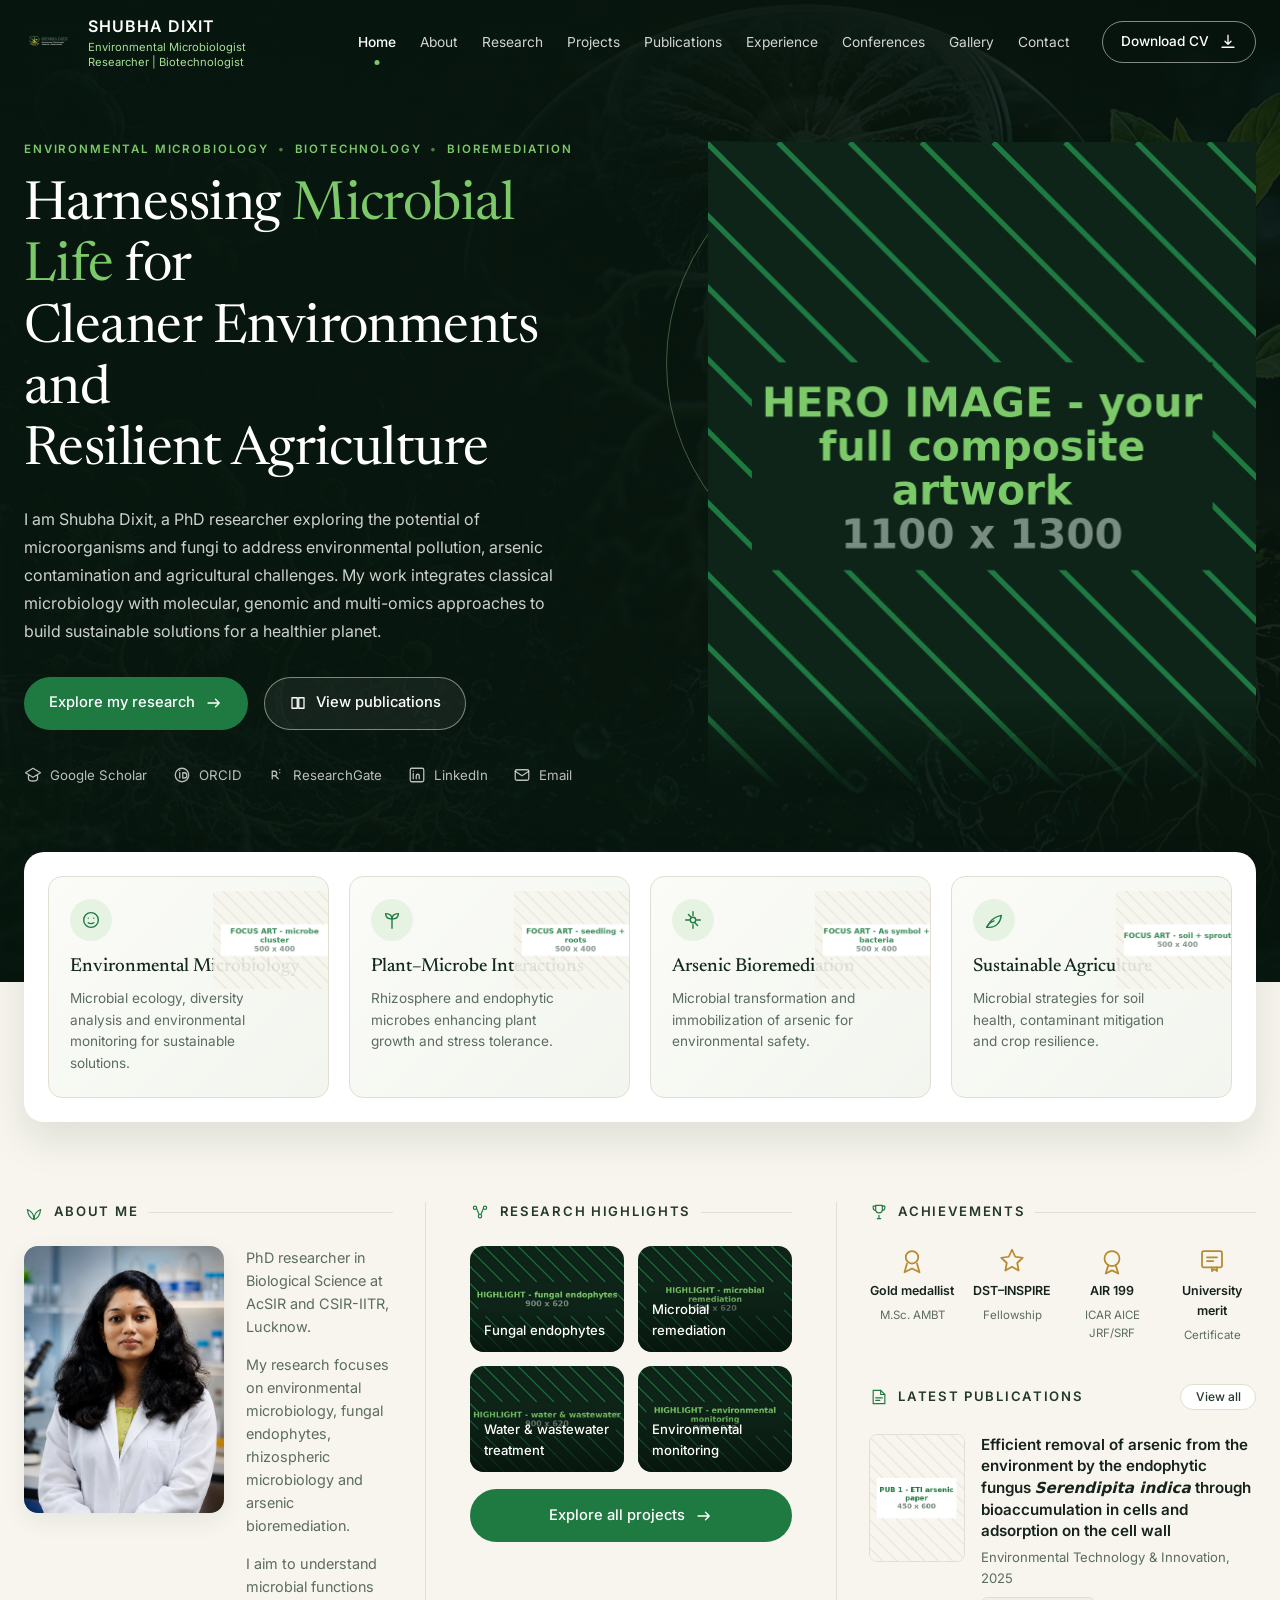
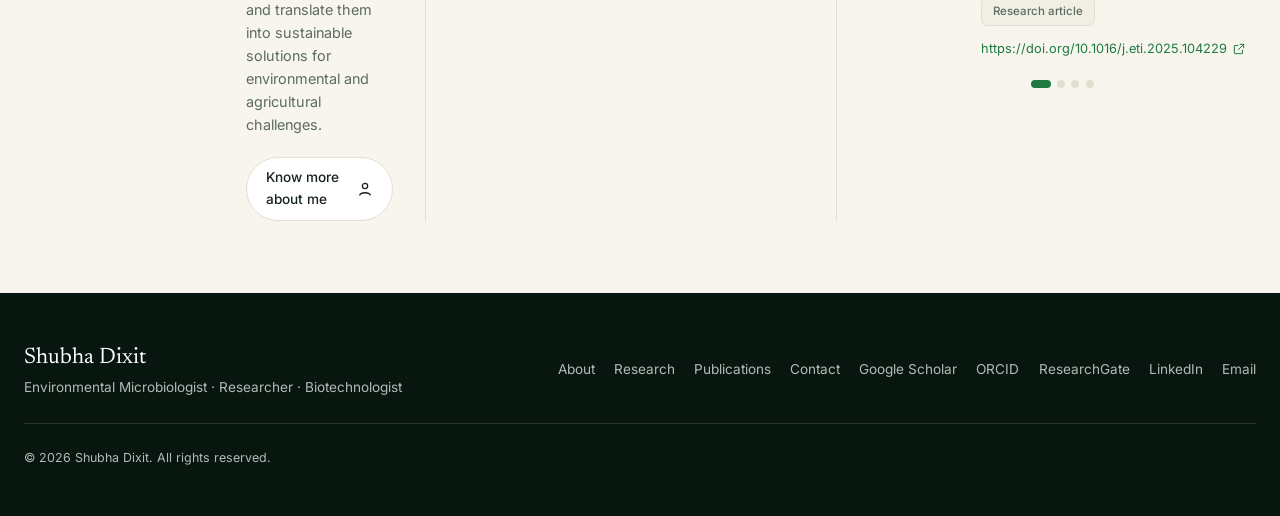
==== commit a49ebfc6: "Add files via upload" ====
--- a/index.html
+++ b/index.html
@@ -3,16 +3,13 @@
 <head>
 <meta charset="utf-8">
 <meta name="viewport" content="width=device-width, initial-scale=1">
-<title>Shubha Dixit — Environmental Microbiologist | Researcher | Biotechnologist</title>
-<meta name="description" content="Shubha Dixit — PhD researcher in environmental microbiology and biotechnology, working on plant–microbe interactions, fungal endophytes, rhizospheric microbiology and arsenic bioremediation.">
+<title>Shubha Dixit &mdash; Environmental Microbiologist | Researcher | Biotechnologist</title>
+<meta name="description" content="Shubha Dixit, PhD researcher in environmental microbiology and biotechnology: plant-microbe interactions, fungal endophytes, rhizospheric microbiology and arsenic bioremediation.">
 <meta name="author" content="Shubha Dixit">
-
-<!-- Social share preview -->
 <meta property="og:type" content="website">
-<meta property="og:title" content="Shubha Dixit — Environmental Microbiologist">
-<meta property="og:description" content="Harnessing microbial life for cleaner environments and resilient agriculture.">
+<meta property="og:title" content="Shubha Dixit &mdash; Environmental Microbiologist | Researcher | Biotechnologist">
+<meta property="og:description" content="Shubha Dixit, PhD researcher in environmental microbiology and biotechnology: plant-microbe interactions, fungal endophytes, rhizospheric microbiology and arsenic bioremediation.">
 <meta property="og:image" content="assets/img/og-cover.jpg">
-
 <link rel="icon" href="assets/img/favicon.png" type="image/png">
 <link rel="preconnect" href="https://fonts.googleapis.com">
 <link rel="preconnect" href="https://fonts.gstatic.com" crossorigin>
@@ -23,17 +20,12 @@
 <body>
 <a class="skip-link" href="#main">Skip to content</a>
 
-<!-- ══════════════════════ NAVIGATION ══════════════════════ -->
 <header class="site-header" id="siteHeader">
   <div class="shell nav-shell">
 
-    <a class="brand" href="#home">
-      <span class="brand-mark" aria-hidden="true">
-        <svg viewBox="0 0 60 60" role="presentation">
-          <text x="2" y="34" class="brand-letter">S</text>
-          <text x="26" y="34" class="brand-letter brand-letter-d">D</text>
-          <path class="brand-root" d="M30 36 V46 M30 46 C24 48 20 52 18 58 M30 46 C36 48 40 52 42 58 M30 46 C28 51 27 55 26 58 M30 46 C32 51 33 55 34 58 M24 47 C20 49 16 51 12 54 M36 47 C40 49 44 51 48 54"/>
-        </svg>
+    <a class="brand" href="index.html">
+      <span class="brand-mark">
+        <img src="assets/img/logo.png" alt="">
       </span>
       <span class="brand-text">
         <strong>SHUBHA DIXIT</strong>
@@ -44,15 +36,15 @@
 
     <nav class="nav" id="primaryNav" aria-label="Main">
       <ul>
-        <li><a href="#home" class="is-current">Home</a></li>
-        <li><a href="#about">About</a></li>
-        <li><a href="#research">Research</a></li>
-        <li><a href="#projects">Projects</a></li>
-        <li><a href="#publications">Publications</a></li>
-        <li><a href="#experience">Experience</a></li>
-        <li><a href="#conferences">Conferences</a></li>
-        <li><a href="#gallery">Gallery</a></li>
-        <li><a href="#contact">Contact</a></li>
+        <li><a href="index.html" class="is-current" aria-current="page">Home</a></li>
+        <li><a href="about.html">About</a></li>
+        <li><a href="research.html">Research</a></li>
+        <li><a href="projects.html">Projects</a></li>
+        <li><a href="publications.html">Publications</a></li>
+        <li><a href="experience.html">Experience</a></li>
+        <li><a href="conferences.html">Conferences</a></li>
+        <li><a href="gallery.html">Gallery</a></li>
+        <li><a href="contact.html">Contact</a></li>
       </ul>
     </nav>
 
@@ -70,7 +62,6 @@
 
 <main id="main">
 
-<!-- ══════════════════════ HERO ══════════════════════ -->
 <section class="hero" id="home">
   <div class="hero-bg" aria-hidden="true"></div>
   <div class="hero-veil" aria-hidden="true"></div>
@@ -78,7 +69,7 @@
   <div class="shell hero-shell">
 
     <div class="hero-copy reveal">
-      <p class="eyebrow">Environmental Microbiology <span>•</span> Biotechnology <span>•</span> Bioremediation</p>
+      <p class="eyebrow">Environmental Microbiology <span>&bull;</span> Biotechnology <span>&bull;</span> Bioremediation</p>
 
       <h1 class="hero-title">
         Harnessing <em>Microbial Life</em> for<br>
@@ -95,11 +86,8 @@
       </p>
 
       <div class="hero-actions">
-        <a class="btn btn-solid" href="#research">
-          Explore my research
-          <svg class="ico" viewBox="0 0 24 24" aria-hidden="true"><path d="M4 12h15m0 0-5-5m5 5-5 5"/></svg>
-        </a>
-        <a class="btn btn-ghost" href="#publications">
+        <a class="btn btn-solid" href="research.html">Explore my research <svg class="ico" viewBox="0 0 24 24" aria-hidden="true"><path d="M4 12h15m0 0-5-5m5 5-5 5"/></svg></a>
+        <a class="btn btn-ghost" href="publications.html">
           <svg class="ico" viewBox="0 0 24 24" aria-hidden="true"><path d="M4 5h7v14H4zm9 0h7v14h-7z"/></svg>
           View publications
         </a>
@@ -118,23 +106,18 @@
         <li><a href="https://www.linkedin.com/" target="_blank" rel="noopener">
           <svg class="ico" viewBox="0 0 24 24" aria-hidden="true"><rect x="3" y="3" width="18" height="18" rx="2"/><path d="M7 10v7m0-10v.01M11 17v-4a2 2 0 0 1 4 0v4"/></svg>
           LinkedIn</a></li>
-        <li><a href="mailto:shubha.dixit.9@gmail.com">
-          <svg class="ico" viewBox="0 0 24 24" aria-hidden="true"><rect x="3" y="5" width="18" height="14" rx="2"/><path d="m3 7 9 6 9-6"/></svg>
-          Email</a></li>
+        <li><a href="mailto:shubha.dixit.9@gmail.com"><svg class="ico" viewBox="0 0 24 24" aria-hidden="true"><rect x="3" y="5" width="18" height="14" rx="2"/><path d="m3 7 9 6 9-6"/></svg> Email</a></li>
       </ul>
     </div>
 
-    <div class="hero-figure reveal" aria-hidden="false">
+    <div class="hero-figure reveal">
       <span class="hero-arc" aria-hidden="true"></span>
-      <img class="hero-portrait" src="assets/img/hero-portrait.png" alt="Shubha Dixit">
-      <img class="hero-orb hero-orb-1" src="assets/img/hero-orb-fungal.png" alt="" aria-hidden="true">
-      <img class="hero-orb hero-orb-2" src="assets/img/hero-orb-root.png" alt="" aria-hidden="true">
+      <img class="hero-image" src="assets/img/hero-image.png" alt="Shubha Dixit, with imagery of fungal hyphae, plant roots and water">
     </div>
 
   </div>
 </section>
 
-<!-- ══════════════════════ FOCUS CARDS ══════════════════════ -->
 <section class="focus" aria-label="Areas of focus">
   <div class="shell focus-grid">
 
@@ -151,7 +134,7 @@
       <span class="focus-icon">
         <svg viewBox="0 0 24 24" aria-hidden="true"><path d="M12 21V11m0 0C12 7 9 5 5 5c0 4 3 6 7 6Zm0 0c0-4 3-6 7-6 0 4-3 6-7 6Z"/></svg>
       </span>
-      <h3>Plant–Microbe Interactions</h3>
+      <h3>Plant&ndash;Microbe Interactions</h3>
       <p>Rhizosphere and endophytic microbes enhancing plant growth and stress tolerance.</p>
       <img class="focus-art" src="assets/img/focus-plant-microbe.png" alt="" aria-hidden="true">
     </article>
@@ -177,11 +160,9 @@
   </div>
 </section>
 
-<!-- ══════════════════════ ABOUT / HIGHLIGHTS / ACHIEVEMENTS ══════════════════════ -->
-<section class="band" id="about">
+<section class="band">
   <div class="shell band-grid">
 
-    <!-- ── About me ── -->
     <div class="band-col reveal">
       <h2 class="rule-heading">
         <svg class="rule-ico" viewBox="0 0 24 24" aria-hidden="true"><path d="M12 21c0-6 3-10 8-12-1 7-4 11-8 12Z"/><path d="M12 21c-4-1-7-5-8-12 5 2 8 6 8 12Z"/></svg>
@@ -197,7 +178,7 @@
           <p>PhD researcher in Biological Science at AcSIR and CSIR-IITR, Lucknow.</p>
           <p>My research focuses on environmental microbiology, fungal endophytes, rhizospheric microbiology and arsenic bioremediation.</p>
           <p>I aim to understand microbial functions and translate them into sustainable solutions for environmental and agricultural challenges.</p>
-          <a class="btn btn-line" href="#experience">
+          <a class="btn btn-line" href="about.html">
             Know more about me
             <svg class="ico" viewBox="0 0 24 24" aria-hidden="true"><circle cx="12" cy="8" r="3.5"/><path d="M5 20c1.5-4 12.5-4 14 0"/></svg>
           </a>
@@ -205,39 +186,34 @@
       </div>
     </div>
 
-    <!-- ── Research highlights ── -->
-    <div class="band-col band-col-mid reveal" id="research">
+    <div class="band-col band-col-mid reveal">
       <h2 class="rule-heading">
         <svg class="rule-ico" viewBox="0 0 24 24" aria-hidden="true"><circle cx="6" cy="7" r="2"/><circle cx="18" cy="7" r="2"/><circle cx="12" cy="17" r="2"/><path d="M8 8l3 7m5-7-3 7"/></svg>
         Research highlights
       </h2>
 
       <div class="tile-grid">
-        <a class="tile" href="#projects">
+        <a class="tile" href="research.html">
           <img src="assets/img/highlight-fungal-endophytes.jpg" alt="Fungal endophyte hyphae under magnification">
           <span>Fungal endophytes</span>
         </a>
-        <a class="tile" href="#projects">
+        <a class="tile" href="research.html">
           <img src="assets/img/highlight-microbial-remediation.jpg" alt="Bacterial cells involved in remediation">
           <span>Microbial remediation</span>
         </a>
-        <a class="tile" href="#projects">
+        <a class="tile" href="research.html">
           <img src="assets/img/highlight-water-treatment.jpg" alt="Water samples in test tubes">
           <span>Water &amp; wastewater treatment</span>
         </a>
-        <a class="tile" href="#projects">
+        <a class="tile" href="research.html">
           <img src="assets/img/highlight-monitoring.jpg" alt="Fungal colonies growing on a culture plate">
           <span>Environmental monitoring</span>
         </a>
       </div>
 
-      <a class="btn btn-solid btn-wide" href="#projects">
-        Explore all projects
-        <svg class="ico" viewBox="0 0 24 24" aria-hidden="true"><path d="M4 12h15m0 0-5-5m5 5-5 5"/></svg>
-      </a>
-    </div>
-
-    <!-- ── Achievements + latest publications ── -->
+      <a class="btn btn-solid btn-wide" href="projects.html">Explore all projects <svg class="ico" viewBox="0 0 24 24" aria-hidden="true"><path d="M4 12h15m0 0-5-5m5 5-5 5"/></svg></a>
+    </div>
+
     <div class="band-col reveal">
       <h2 class="rule-heading">
         <svg class="rule-ico" viewBox="0 0 24 24" aria-hidden="true"><path d="M8 4h8v5a4 4 0 0 1-8 0z"/><path d="M8 5H5v2a3 3 0 0 0 3 3m8-5h3v2a3 3 0 0 1-3 3M10 20h4m-2-4v4"/></svg>
@@ -251,7 +227,7 @@
         </li>
         <li>
           <svg class="badge-ico" viewBox="0 0 24 24" aria-hidden="true"><path d="m12 3 2.6 5.6 6 .8-4.4 4.2 1.1 6-5.3-3-5.3 3 1.1-6L3.4 9.4l6-.8z"/></svg>
-          <strong>DST–INSPIRE</strong><span>Fellowship</span>
+          <strong>DST&ndash;INSPIRE</strong><span>Fellowship</span>
         </li>
         <li>
           <svg class="badge-ico" viewBox="0 0 24 24" aria-hidden="true"><circle cx="12" cy="10" r="6"/><path d="M9 15.5 7 22l5-2.5L17 22l-2-6.5"/></svg>
@@ -268,7 +244,7 @@
           <svg class="rule-ico" viewBox="0 0 24 24" aria-hidden="true"><path d="M5 4h9l5 5v11H5z"/><path d="M14 4v5h5M8 13h8m-8 3h5"/></svg>
           Latest publications
         </span>
-        <a class="chip-link" href="#publications">View all</a>
+        <a class="chip-link" href="publications.html">View all</a>
       </h2>
 
       <div class="pub-carousel" id="pubCarousel">
@@ -279,49 +255,34 @@
               <h3>Efficient removal of arsenic from the environment by the endophytic fungus <em>Serendipita indica</em> through bioaccumulation in cells and adsorption on the cell wall</h3>
               <p class="pub-source">Environmental Technology &amp; Innovation, 2025</p>
               <span class="tag">Research article</span>
-              <a class="doi" href="https://doi.org/10.1016/j.eti.2025.104229" target="_blank" rel="noopener">
-                https://doi.org/10.1016/j.eti.2025.104229
-                <svg class="ico" viewBox="0 0 24 24" aria-hidden="true"><path d="M14 4h6v6M20 4l-9 9M18 14v5a1 1 0 0 1-1 1H5a1 1 0 0 1-1-1V7a1 1 0 0 1 1-1h5"/></svg>
-              </a>
+              <a class="doi" href="https://doi.org/10.1016/j.eti.2025.104229" target="_blank" rel="noopener">https://doi.org/10.1016/j.eti.2025.104229 <svg class="ico" viewBox="0 0 24 24" aria-hidden="true"><path d="M14 4h6v6M20 4l-9 9M18 14v5a1 1 0 0 1-1 1H5a1 1 0 0 1-1-1V7a1 1 0 0 1 1-1h5"/></svg></a>
             </div>
           </li>
-
           <li class="pub-slide">
             <img class="pub-thumb" src="assets/img/pub-microplastics.jpg" alt="Cover of the microplastics book chapter">
             <div class="pub-meta">
-              <h3>Microbes' and microplastics' interactions in freshwater ecosystems: fate and implications for environmental health</h3>
+              <h3>Microbes&rsquo; and microplastics&rsquo; interactions in freshwater ecosystems: fate and implications for environmental health</h3>
               <p class="pub-source">Springer Nature Singapore, 2025</p>
               <span class="tag">Book chapter</span>
-              <a class="doi" href="https://doi.org/10.1007/978-981-95-0225-7_1" target="_blank" rel="noopener">
-                https://doi.org/10.1007/978-981-95-0225-7_1
-                <svg class="ico" viewBox="0 0 24 24" aria-hidden="true"><path d="M14 4h6v6M20 4l-9 9M18 14v5a1 1 0 0 1-1 1H5a1 1 0 0 1-1-1V7a1 1 0 0 1 1-1h5"/></svg>
-              </a>
+              <a class="doi" href="https://doi.org/10.1007/978-981-95-0225-7_1" target="_blank" rel="noopener">https://doi.org/10.1007/978-981-95-0225-7_1 <svg class="ico" viewBox="0 0 24 24" aria-hidden="true"><path d="M14 4h6v6M20 4l-9 9M18 14v5a1 1 0 0 1-1 1H5a1 1 0 0 1-1-1V7a1 1 0 0 1 1-1h5"/></svg></a>
             </div>
           </li>
-
           <li class="pub-slide">
             <img class="pub-thumb" src="assets/img/pub-fungi-polymeric.jpg" alt="Cover of the fungal biodegradation chapter">
             <div class="pub-meta">
               <h3>Applications of fungi in biodegradation of polymeric waste and micropollutants</h3>
-              <p class="pub-source">Fungi in Wastewater Treatment, Volume 2 — Springer Nature Switzerland, 2026</p>
+              <p class="pub-source">Fungi in Wastewater Treatment, Volume 2 &mdash; Springer Nature Switzerland, 2026</p>
               <span class="tag">Book chapter</span>
-              <a class="doi" href="https://doi.org/10.1007/978-3-032-01955-4_5" target="_blank" rel="noopener">
-                https://doi.org/10.1007/978-3-032-01955-4_5
-                <svg class="ico" viewBox="0 0 24 24" aria-hidden="true"><path d="M14 4h6v6M20 4l-9 9M18 14v5a1 1 0 0 1-1 1H5a1 1 0 0 1-1-1V7a1 1 0 0 1 1-1h5"/></svg>
-              </a>
+              <a class="doi" href="https://doi.org/10.1007/978-3-032-01955-4_5" target="_blank" rel="noopener">https://doi.org/10.1007/978-3-032-01955-4_5 <svg class="ico" viewBox="0 0 24 24" aria-hidden="true"><path d="M14 4h6v6M20 4l-9 9M18 14v5a1 1 0 0 1-1 1H5a1 1 0 0 1-1-1V7a1 1 0 0 1 1-1h5"/></svg></a>
             </div>
           </li>
-
           <li class="pub-slide">
             <img class="pub-thumb" src="assets/img/pub-fungi-radioactive.jpg" alt="Cover of the radioactive contaminants chapter">
             <div class="pub-meta">
               <h3>Applications of fungi in remediation of radioactive contaminants</h3>
-              <p class="pub-source">Fungi in Wastewater Treatment, Volume 2 — Springer Nature Switzerland, 2026</p>
+              <p class="pub-source">Fungi in Wastewater Treatment, Volume 2 &mdash; Springer Nature Switzerland, 2026</p>
               <span class="tag">Book chapter</span>
-              <a class="doi" href="https://doi.org/10.1007/978-3-032-01955-4_10" target="_blank" rel="noopener">
-                https://doi.org/10.1007/978-3-032-01955-4_10
-                <svg class="ico" viewBox="0 0 24 24" aria-hidden="true"><path d="M14 4h6v6M20 4l-9 9M18 14v5a1 1 0 0 1-1 1H5a1 1 0 0 1-1-1V7a1 1 0 0 1 1-1h5"/></svg>
-              </a>
+              <a class="doi" href="https://doi.org/10.1007/978-3-032-01955-4_10" target="_blank" rel="noopener">https://doi.org/10.1007/978-3-032-01955-4_10 <svg class="ico" viewBox="0 0 24 24" aria-hidden="true"><path d="M14 4h6v6M20 4l-9 9M18 14v5a1 1 0 0 1-1 1H5a1 1 0 0 1-1-1V7a1 1 0 0 1 1-1h5"/></svg></a>
             </div>
           </li>
         </ul>
@@ -338,451 +299,26 @@
   </div>
 </section>
 
-<!-- ══════════════════════ RESEARCH THEMES ══════════════════════ -->
-<section class="section section-tint" id="research-themes">
-  <div class="shell">
-    <header class="section-head reveal">
-      <p class="eyebrow eyebrow-dark">Research</p>
-      <h2 class="section-title">Four questions my work keeps returning to</h2>
-      <p class="section-lead">
-        Each theme starts in the field — a contaminated aquifer, a paddy soil, a wetland outlet —
-        and ends at the bench, where microbial function is isolated, characterised and put to work.
-      </p>
-    </header>
-
-    <div class="theme-list">
-
-      <article class="theme reveal">
-        <h3>How do microbial communities respond to a contaminated environment?</h3>
-        <p>
-          Environmental microbiology and microbial ecology form the base of my work: isolating,
-          culturing and characterising bacterial and fungal communities from water, soil and
-          rhizosphere, then reading their diversity and function through molecular and
-          multi-omics approaches.
-        </p>
-        <ul class="chip-list">
-          <li>Microbial ecology</li><li>Diversity analysis</li><li>Bacteriology &amp; mycology</li><li>Microbial genetics</li>
-        </ul>
-      </article>
-
-      <article class="theme reveal">
-        <h3>Can endophytes make crops tolerate what the soil throws at them?</h3>
-        <p>
-          Rhizospheric and endophytic microbes — <em>Serendipita indica</em> among them — can
-          restrict metal uptake, support growth and buffer plants against stress. I study these
-          associations to build biological inputs that work under real field contamination.
-        </p>
-        <ul class="chip-list">
-          <li>Plant–microbe interactions</li><li>Fungal endophytes</li><li>Rhizosphere microbiology</li><li>Plant tissue culture</li>
-        </ul>
-      </article>
-
-      <article class="theme reveal">
-        <h3>Where does arsenic go, and can microbes take it out of circulation?</h3>
-        <p>
-          From arsenic mobilisation in Haridwar groundwater to microbe-assisted remediation in the
-          arsenic-impacted agricultural soils of Laksar, this thread follows the element through
-          biogeochemical transformation, bioaccumulation and cell-wall adsorption.
-        </p>
-        <ul class="chip-list">
-          <li>Arsenic biogeochemistry</li><li>Heavy-metal biotransformation</li><li>Bioremediation</li><li>Groundwater microbiology</li>
-        </ul>
-      </article>
-
-      <article class="theme reveal">
-        <h3>What does a treatment system actually remove?</h3>
-        <p>
-          Water quality assessment and environmental monitoring — constructed wetlands, wastewater
-          treatment performance, and the physicochemical parameters that decide whether a system
-          removes chemical and bacterial load or merely moves it downstream.
-        </p>
-        <ul class="chip-list">
-          <li>Water quality assessment</li><li>Constructed wetlands</li><li>Environmental monitoring</li><li>QA/QC &amp; method validation</li>
-        </ul>
-      </article>
-
-    </div>
-  </div>
-</section>
-
-<!-- ══════════════════════ PROJECTS ══════════════════════ -->
-<section class="section" id="projects">
-  <div class="shell">
-    <header class="section-head reveal">
-      <p class="eyebrow eyebrow-dark">Projects</p>
-      <h2 class="section-title">Field campaigns and laboratory studies</h2>
-    </header>
-
-    <div class="project-grid">
-
-      <article class="project-card reveal">
-        <img src="assets/img/project-arsenic-groundwater.jpg" alt="Groundwater sampling in the field">
-        <div class="project-body">
-          <p class="project-tag">National Institute of Hydrology, Roorkee · 2022–2024</p>
-          <h3>Understanding arsenic mobilisation in the groundwater of Haridwar and formulating remediation measures</h3>
-          <p>
-            Groundwater quality assessment across an arsenic-affected belt: field sampling and
-            collection, physicochemical and environmental analysis, instrument operation under
-            QA/QC protocols, and statistical interpretation feeding into remediation strategy.
-          </p>
-        </div>
-      </article>
-
-      <article class="project-card reveal">
-        <img src="assets/img/project-constructed-wetland.jpg" alt="Constructed wetland treatment system">
-        <div class="project-body">
-          <p class="project-tag">M.Sc. dissertation · NIH Roorkee · 2022</p>
-          <h3>Evaluation of constructed wetland in chemical and bacterial removal</h3>
-          <p>
-            How well does a constructed wetland actually clean water? The study paired
-            physicochemical parameter analysis with isolation, cultivation and identification of
-            the bacterial communities driving pollutant degradation inside the system.
-          </p>
-        </div>
-      </article>
-
-      <article class="project-card reveal">
-        <img src="assets/img/project-laksar-soils.jpg" alt="Agricultural soil sampling at Laksar">
-        <div class="project-body">
-          <p class="project-tag">Ongoing · CSIR-IITR, Lucknow</p>
-          <h3>From arsenic hotspots to biological solutions: agricultural soils of Laksar, Uttarakhand</h3>
-          <p>
-            Mapping heavy-metal contamination across Laksar's agricultural fields, then testing the
-            microbe-assisted remediation potential of the communities already living in those soils.
-          </p>
-        </div>
-      </article>
-
-      <article class="project-card reveal">
-        <img src="assets/img/project-serendipita.jpg" alt="Fungal culture plate in the laboratory">
-        <div class="project-body">
-          <p class="project-tag">Ongoing · CSIR-IITR, Lucknow</p>
-          <h3>Endophytic fungi as metal sinks</h3>
-          <p>
-            Characterising how <em>Serendipita indica</em> and its endofungal bacterial partners
-            take up and immobilise arsenic and cadmium — bioaccumulation inside cells, adsorption
-            on the cell wall, and what that means for crop protection.
-          </p>
-        </div>
-      </article>
-
-    </div>
-  </div>
-</section>
-
-<!-- ══════════════════════ PUBLICATIONS ══════════════════════ -->
-<section class="section section-tint" id="publications">
-  <div class="shell">
-    <header class="section-head reveal">
-      <p class="eyebrow eyebrow-dark">Publications</p>
-      <h2 class="section-title">Peer-reviewed articles and book chapters</h2>
-    </header>
-
-    <ol class="pub-list">
-
-      <li class="pub-row reveal">
-        <span class="pub-year">2025</span>
-        <div>
-          <h3>Efficient removal of arsenic from the environment by endophytic fungus <em>Serendipita indica</em> through bioaccumulation in cells and adsorption on the cell wall</h3>
-          <p class="pub-authors">Shukla, J., Singh, S., <strong>Dixit, S.</strong>, Kushwaha, A. S., Mohd, S., Saji, J., &amp; Kumar, M.</p>
-          <p class="pub-source">Environmental Technology &amp; Innovation, 104229</p>
-          <a class="doi" href="https://doi.org/10.1016/j.eti.2025.104229" target="_blank" rel="noopener">doi.org/10.1016/j.eti.2025.104229</a>
-        </div>
-      </li>
-
-      <li class="pub-row reveal">
-        <span class="pub-year">2025</span>
-        <div>
-          <h3>Microbes' and microplastics' interactions in freshwater ecosystems: fate and implications for environmental health</h3>
-          <p class="pub-authors"><strong>Dixit, S.</strong>, Maurya, A., Singh, A., Verma, S., Singh, R., &amp; Kumar, M.</p>
-          <p class="pub-source">In <em>Occurrence, Detection, and Fate of Microplastics in Freshwater Ecosystems</em> (pp. 1–39). Springer Nature Singapore</p>
-          <a class="doi" href="https://doi.org/10.1007/978-981-95-0225-7_1" target="_blank" rel="noopener">doi.org/10.1007/978-981-95-0225-7_1</a>
-        </div>
-      </li>
-
-      <li class="pub-row reveal">
-        <span class="pub-year">2026</span>
-        <div>
-          <h3>Applications of fungi in biodegradation of polymeric waste and micropollutants</h3>
-          <p class="pub-authors">Maurya, A., <strong>Dixit, S.</strong>, Nayak, S., Singh, S., &amp; Kumar, M.</p>
-          <p class="pub-source">In <em>Fungi in Wastewater Treatment: Volume 2</em> (pp. 101–123). Springer Nature Switzerland</p>
-          <a class="doi" href="https://doi.org/10.1007/978-3-032-01955-4_5" target="_blank" rel="noopener">doi.org/10.1007/978-3-032-01955-4_5</a>
-        </div>
-      </li>
-
-      <li class="pub-row reveal">
-        <span class="pub-year">2026</span>
-        <div>
-          <h3>Applications of fungi in wastewater and innovative approaches to residual waste processing</h3>
-          <p class="pub-authors">Singh, S., Nayak, S., Maurya, A., <strong>Dixit, S.</strong>, &amp; Kumar, M.</p>
-          <p class="pub-source">In <em>Fungi in Wastewater Treatment: Volume 2</em> (pp. 283–308). Springer Nature Switzerland</p>
-          <a class="doi" href="https://doi.org/10.1007/978-3-032-01955-4_13" target="_blank" rel="noopener">doi.org/10.1007/978-3-032-01955-4_13</a>
-        </div>
-      </li>
-
-      <li class="pub-row reveal">
-        <span class="pub-year">2026</span>
-        <div>
-          <h3>Applications of fungi in remediation of radioactive contaminants</h3>
-          <p class="pub-authors">Nayak, S., Singh, S., Maurya, A., <strong>Dixit, S.</strong>, &amp; Kumar, M.</p>
-          <p class="pub-source">In <em>Fungi in Wastewater Treatment: Volume 2</em> (pp. 217–242). Springer Nature Switzerland</p>
-          <a class="doi" href="https://doi.org/10.1007/978-3-032-01955-4_10" target="_blank" rel="noopener">doi.org/10.1007/978-3-032-01955-4_10</a>
-        </div>
-      </li>
-
-    </ol>
-  </div>
-</section>
-
-<!-- ══════════════════════ EXPERIENCE & EDUCATION ══════════════════════ -->
-<section class="section" id="experience">
-  <div class="shell">
-    <header class="section-head reveal">
-      <p class="eyebrow eyebrow-dark">Experience</p>
-      <h2 class="section-title">Positions, education and training</h2>
-    </header>
-
-    <div class="exp-grid">
-
-      <div class="reveal">
-        <h3 class="col-title">Research &amp; positions</h3>
-        <ol class="timeline">
-          <li>
-            <span class="tl-date">2024 — present</span>
-            <h4>PhD, Biological Science</h4>
-            <p>AcSIR · CSIR-Indian Institute of Toxicology Research, Lucknow</p>
-          </li>
-          <li>
-            <span class="tl-date">Jan 2022 — Jan 2024</span>
-            <h4>Resource Person</h4>
-            <p>National Institute of Hydrology, Roorkee — arsenic mobilisation in Haridwar groundwater: field sampling, physicochemical analysis, analytical instrumentation, QA/QC, technical reporting.</p>
-          </li>
-          <li>
-            <span class="tl-date">Jan — Jul 2022</span>
-            <h4>M.Sc. dissertation</h4>
-            <p>National Institute of Hydrology, Roorkee — evaluation of constructed wetland in chemical and bacterial removal.</p>
-          </li>
-        </ol>
-
-        <h3 class="col-title col-title-gap">Education</h3>
-        <ol class="timeline">
-          <li>
-            <span class="tl-date">2020 — 2022</span>
-            <h4>M.Sc. Applied Microbiology &amp; Biotechnology</h4>
-            <p>Banasthali Vidyapith · 9.00 CGPA · First rank and gold medal</p>
-          </li>
-          <li>
-            <span class="tl-date">2017 — 2020</span>
-            <h4>B.Sc. Bioscience</h4>
-            <p>Banasthali Vidyapith · 7.45 CGPA</p>
-          </li>
-        </ol>
-      </div>
-
-      <div class="reveal">
-        <h3 class="col-title">Skills</h3>
-
-        <div class="skill-block">
-          <h4>Laboratory</h4>
-          <ul class="chip-list">
-            <li>Microbial isolation &amp; characterisation</li><li>Fungal &amp; bacterial culturing</li>
-            <li>Aseptic technique</li><li>Plant tissue culture</li><li>DNA extraction</li><li>PCR</li>
-            <li>Agarose gel electrophoresis</li><li>ELISA</li><li>Cell-based assays</li><li>Microscopy</li>
-            <li>Spectrophotometry</li><li>TOC analysis</li><li>TKN estimation</li><li>Ion chromatography</li>
-            <li>Biochemical characterisation</li><li>Media preparation</li>
-          </ul>
-        </div>
-
-        <div class="skill-block">
-          <h4>Analytical &amp; technical</h4>
-          <ul class="chip-list">
-            <li>Research methodology</li><li>Experimental design</li><li>Scientific writing</li>
-            <li>Data analysis &amp; interpretation</li><li>Statistical analysis</li>
-            <li>Environmental monitoring</li><li>Laboratory QA/QC</li><li>Method validation</li>
-          </ul>
-        </div>
-
-        <div class="skill-block">
-          <h4>Software &amp; bioinformatics</h4>
-          <ul class="chip-list">
-            <li>Origin</li><li>BLAST</li><li>ArcGIS</li><li>QGIS</li><li>Google Earth Pro</li>
-            <li>Microsoft Office Suite</li><li>Reference managers</li>
-          </ul>
-        </div>
-
-        <h3 class="col-title col-title-gap">Training</h3>
-        <ul class="plain-list">
-          <li>Water and wastewater treatment — 5-day training, NIH Roorkee</li>
-          <li>Water quality monitoring &amp; management — 5-day hands-on training, NIH Roorkee</li>
-          <li>Environment data processing — 5-day hands-on training, NIH Roorkee</li>
-          <li>2nd Roorkee Water Conclave 2022 — IIT Roorkee</li>
-        </ul>
-      </div>
-
-    </div>
-  </div>
-</section>
-
-<!-- ══════════════════════ CONFERENCES ══════════════════════ -->
-<section class="section section-dark" id="conferences">
-  <div class="shell">
-    <header class="section-head reveal">
-      <p class="eyebrow">Conferences</p>
-      <h2 class="section-title">Presentations and symposia</h2>
-    </header>
-
-    <ul class="conf-list">
-
-      <li class="conf reveal">
-        <span class="conf-when">May 2026</span>
-        <div>
-          <h3>Microbe-assisted remediation potential in arsenic-impacted agricultural soils of Laksar, Uttarakhand</h3>
-          <p>EGU General Assembly 2026 · Vienna, Austria · 3–8 May 2026 · EGU26-811</p>
-          <a class="doi" href="https://doi.org/10.5194/egusphere-egu26-811" target="_blank" rel="noopener">doi.org/10.5194/egusphere-egu26-811</a>
-        </div>
-      </li>
-
-      <li class="conf reveal">
-        <span class="conf-when">May 2026</span>
-        <div>
-          <h3>From arsenic hotspots to biological solutions: microbial remediation of contaminated agricultural soils of Laksar</h3>
-          <p>International Symposium on Emerging Contaminants in Water with Special Focus on Arsenic and Fluoride Contamination (ECWAF 2026) · IIT Roorkee · 29–30 May 2026</p>
-        </div>
-      </li>
-
-      <li class="conf reveal">
-        <span class="conf-when">Feb 2026</span>
-        <div>
-          <h3>Spatial distribution and mapping of heavy metals in agricultural fields of Laksar, Uttarakhand</h3>
-          <p>Roorkee Water Conclave 2026 · IIT Roorkee &amp; NIH Roorkee · 23–25 February 2026</p>
-        </div>
-      </li>
-
-      <li class="conf reveal">
-        <span class="conf-when">Nov 2025</span>
-        <div>
-          <h3>Assessment of heavy metal contamination in agricultural soils of Laksar, Uttarakhand</h3>
-          <p>Emerging Approaches in Risk Analysis and Translational Aspects of Health and Environment (EARTH 2025) · CSIR-IITR, Lucknow · 12–15 November 2025</p>
-        </div>
-      </li>
-
-      <li class="conf reveal">
-        <span class="conf-when">Mar 2024</span>
-        <div>
-          <h3>Evaluation of constructed wetland for chemical and bacterial removal <span class="conf-flag">Oral presentation</span></h3>
-          <p>3rd Roorkee Water Conclave · IIT Roorkee · 3–6 March 2024</p>
-        </div>
-      </li>
-
-      <li class="conf reveal">
-        <span class="conf-when">Jan 2024</span>
-        <div>
-          <h3>Evaluation of constructed wetland for chemical and bacterial removal</h3>
-          <p>International Conference on Future of Water Resources (ICFWR 2024) · IIT Roorkee · 18–20 January 2024</p>
-        </div>
-      </li>
-
-      <li class="conf reveal">
-        <span class="conf-when">Feb 2020</span>
-        <div>
-          <h3>University representative</h3>
-          <p>10th Bharatiya Chhatra Sansad · MIT World Peace University · 20–23 February 2020</p>
-        </div>
-      </li>
-
-    </ul>
-  </div>
-</section>
-
-<!-- ══════════════════════ GALLERY ══════════════════════ -->
-<section class="section" id="gallery">
-  <div class="shell">
-    <header class="section-head reveal">
-      <p class="eyebrow eyebrow-dark">Gallery</p>
-      <h2 class="section-title">Field, bench and podium</h2>
-    </header>
-
-    <div class="gallery-grid">
-      <figure class="reveal"><img src="assets/img/gallery-01.jpg" alt="Field sampling"><figcaption>Field sampling</figcaption></figure>
-      <figure class="reveal"><img src="assets/img/gallery-02.jpg" alt="Laboratory work"><figcaption>At the bench</figcaption></figure>
-      <figure class="reveal"><img src="assets/img/gallery-03.jpg" alt="Culture plates"><figcaption>Culture plates</figcaption></figure>
-      <figure class="reveal"><img src="assets/img/gallery-04.jpg" alt="Conference presentation"><figcaption>Conference presentation</figcaption></figure>
-      <figure class="reveal"><img src="assets/img/gallery-05.jpg" alt="Analytical instrumentation"><figcaption>Instrumentation</figcaption></figure>
-      <figure class="reveal"><img src="assets/img/gallery-06.jpg" alt="Research group"><figcaption>Research group</figcaption></figure>
-      <figure class="reveal"><img src="assets/img/gallery-07.jpg" alt="Award ceremony"><figcaption>Gold medal, M.Sc. AMBT</figcaption></figure>
-      <figure class="reveal"><img src="assets/img/gallery-08.jpg" alt="Poster session"><figcaption>Poster session</figcaption></figure>
-    </div>
-  </div>
-</section>
-
-<!-- ══════════════════════ CONTACT ══════════════════════ -->
-<section class="section section-tint" id="contact">
-  <div class="shell contact-grid">
-
-    <div class="reveal">
-      <p class="eyebrow eyebrow-dark">Contact</p>
-      <h2 class="section-title">Open to collaboration</h2>
-      <p class="section-lead">
-        I am glad to hear from research groups working on bioremediation, plant–microbe systems
-        and water quality — and from students looking for a way into environmental microbiology.
-      </p>
-
-      <ul class="contact-list">
-        <li>
-          <svg class="ico" viewBox="0 0 24 24" aria-hidden="true"><rect x="3" y="5" width="18" height="14" rx="2"/><path d="m3 7 9 6 9-6"/></svg>
-          <a href="mailto:shubha.dixit.9@gmail.com">shubha.dixit.9@gmail.com</a>
-        </li>
-        <li>
-          <svg class="ico" viewBox="0 0 24 24" aria-hidden="true"><path d="M12 21s7-6.2 7-11a7 7 0 1 0-14 0c0 4.8 7 11 7 11Z"/><circle cx="12" cy="10" r="2.5"/></svg>
-          CSIR-Indian Institute of Toxicology Research, Lucknow, India
-        </li>
-        <li>
-          <svg class="ico" viewBox="0 0 24 24" aria-hidden="true"><path d="M12 3v12m0 0 4-4m-4 4-4-4M4 19h16"/></svg>
-          <a href="assets/cv/Shubha_Dixit_CV.pdf" download>Download full CV (PDF)</a>
-        </li>
-      </ul>
-    </div>
-
-    <form class="contact-form reveal" action="https://formspree.io/f/YOUR_FORM_ID" method="POST">
-      <label>
-        <span>Name</span>
-        <input type="text" name="name" required placeholder="Your name">
-      </label>
-      <label>
-        <span>Email</span>
-        <input type="email" name="email" required placeholder="you@institute.edu">
-      </label>
-      <label>
-        <span>Message</span>
-        <textarea name="message" rows="5" required placeholder="What would you like to discuss?"></textarea>
-      </label>
-      <button class="btn btn-solid" type="submit">
-        Send message
-        <svg class="ico" viewBox="0 0 24 24" aria-hidden="true"><path d="M4 12h15m0 0-5-5m5 5-5 5"/></svg>
-      </button>
-      <p class="form-note">The form posts through Formspree — replace <code>YOUR_FORM_ID</code> with your own endpoint, or delete the form and keep the email link.</p>
-    </form>
-
-  </div>
-</section>
-
 </main>
 
-<!-- ══════════════════════ FOOTER ══════════════════════ -->
 <footer class="site-footer">
   <div class="shell footer-grid">
     <div>
       <p class="footer-name">Shubha Dixit</p>
-      <p class="footer-role">Environmental Microbiologist · Researcher · Biotechnologist</p>
+      <p class="footer-role">Environmental Microbiologist &middot; Researcher &middot; Biotechnologist</p>
     </div>
     <ul class="footer-links">
+      <li><a href="about.html">About</a></li>
+      <li><a href="research.html">Research</a></li>
+      <li><a href="publications.html">Publications</a></li>
+      <li><a href="contact.html">Contact</a></li>
       <li><a href="https://scholar.google.com/" target="_blank" rel="noopener">Google Scholar</a></li>
       <li><a href="https://orcid.org/" target="_blank" rel="noopener">ORCID</a></li>
       <li><a href="https://www.researchgate.net/" target="_blank" rel="noopener">ResearchGate</a></li>
       <li><a href="https://www.linkedin.com/" target="_blank" rel="noopener">LinkedIn</a></li>
       <li><a href="mailto:shubha.dixit.9@gmail.com">Email</a></li>
     </ul>
-    <p class="footer-copy">© <span id="year">2026</span> Shubha Dixit. All rights reserved.</p>
+    <p class="footer-copy">&copy; <span id="year">2026</span> Shubha Dixit. All rights reserved.</p>
   </div>
 </footer>
 
--- a/assets/css/style.css
+++ b/assets/css/style.css
@@ -0,0 +1,645 @@
+/* ============================================================
+   Shubha Dixit — personal research site
+   Palette, type and layout tokens
+   ============================================================ */
+
+:root{
+  /* colour */
+  --ink:        #07160E;   /* deepest forest, hero base            */
+  --ink-2:      #0E2418;   /* raised dark surfaces                 */
+  --leaf:       #7CC96A;   /* bright accent — highlights, eyebrows */
+  --leaf-soft:  #A8DE96;
+  --leaf-deep:  #1F7A42;   /* solid buttons                        */
+  --leaf-tint:  #E6F2E2;   /* icon wells, chips                    */
+  --cream:      #F7F5EE;   /* page background                      */
+  --cream-2:    #F1EEE3;   /* tinted sections                      */
+  --card:       #FFFFFF;
+  --text:       #16231C;
+  --muted:      #5C6C61;
+  --line:       #E2DFD2;
+  --line-dark:  rgba(255,255,255,.14);
+
+  /* type */
+  --display: "Newsreader", Georgia, "Times New Roman", serif;
+  --body:    "Inter", system-ui, -apple-system, "Segoe UI", sans-serif;
+
+  /* metrics */
+  --shell: 1320px;
+  --radius: 14px;
+  --radius-lg: 20px;
+  --shadow: 0 18px 40px rgba(11,40,24,.10);
+  --shadow-soft: 0 8px 24px rgba(11,40,24,.07);
+  --header-h: 84px;
+}
+
+/* ── reset ─────────────────────────────────────────────── */
+*,*::before,*::after{ box-sizing:border-box; }
+html{ scroll-behavior:smooth; scroll-padding-top: calc(var(--header-h) + 12px); }
+body{
+  margin:0;
+  background:var(--cream);
+  color:var(--text);
+  font-family:var(--body);
+  font-size:16px;
+  line-height:1.6;
+  -webkit-font-smoothing:antialiased;
+}
+img{ max-width:100%; display:block; }
+a{ color:inherit; text-decoration:none; }
+h1,h2,h3,h4{ margin:0 0 .5em; line-height:1.2; font-weight:500; }
+p{ margin:0 0 1em; }
+ul,ol{ margin:0; padding:0; list-style:none; }
+
+.shell{ width:min(100% - 48px, var(--shell)); margin-inline:auto; }
+
+.skip-link{
+  position:absolute; left:-9999px; top:0; z-index:200;
+  background:var(--leaf-deep); color:#fff; padding:10px 16px; border-radius:0 0 8px 0;
+}
+.skip-link:focus{ left:0; }
+
+:focus-visible{ outline:2px solid var(--leaf); outline-offset:3px; border-radius:4px; }
+
+/* ── shared bits ───────────────────────────────────────── */
+.ico{ width:18px; height:18px; fill:none; stroke:currentColor; stroke-width:1.7;
+      stroke-linecap:round; stroke-linejoin:round; flex:none; }
+
+.eyebrow{
+  font-size:.72rem; font-weight:600; letter-spacing:.16em; text-transform:uppercase;
+  color:var(--leaf); margin-bottom:1.1rem;
+}
+.eyebrow span{ opacity:.6; margin:0 .35em; }
+.eyebrow-dark{ color:var(--leaf-deep); }
+
+.btn{
+  display:inline-flex; align-items:center; gap:.6rem;
+  font-family:var(--body); font-size:.92rem; font-weight:500;
+  padding:.85rem 1.5rem; border-radius:999px; border:1px solid transparent;
+  cursor:pointer; transition:transform .2s ease, background .2s ease, color .2s ease, border-color .2s ease;
+}
+.btn:hover{ transform:translateY(-2px); }
+.btn-solid{ background:var(--leaf-deep); color:#fff; }
+.btn-solid:hover{ background:#1a6a39; }
+.btn-ghost{ background:rgba(255,255,255,.06); color:#fff; border-color:rgba(255,255,255,.45); }
+.btn-ghost:hover{ background:rgba(255,255,255,.14); }
+.btn-outline{ border-color:rgba(255,255,255,.5); color:#fff; padding:.6rem 1.15rem; font-size:.85rem; }
+.btn-outline:hover{ background:rgba(255,255,255,.12); }
+.btn-line{ border-color:var(--line); color:var(--text); padding:.6rem 1.15rem; font-size:.85rem; background:#fff; }
+.btn-line:hover{ border-color:var(--leaf-deep); color:var(--leaf-deep); }
+.btn-wide{ width:100%; justify-content:center; margin-top:1.1rem; }
+
+.tag{
+  display:inline-block; font-size:.72rem; font-weight:500; color:var(--muted);
+  background:var(--cream-2); border:1px solid var(--line);
+  padding:.25rem .7rem; border-radius:6px;
+}
+
+.chip-list{ display:flex; flex-wrap:wrap; gap:.45rem; }
+.chip-list li{
+  font-size:.78rem; color:#2f4a39; background:var(--leaf-tint);
+  border-radius:999px; padding:.3rem .8rem;
+}
+
+.doi{
+  display:inline-flex; align-items:center; gap:.35rem;
+  font-size:.8rem; color:var(--leaf-deep); word-break:break-all;
+}
+.doi:hover{ text-decoration:underline; }
+.doi .ico{ width:14px; height:14px; }
+
+/* ============================================================
+   HEADER
+   ============================================================ */
+.site-header{
+  position:fixed; inset:0 0 auto 0; z-index:100;
+  height:var(--header-h);
+  display:flex; align-items:center;
+  transition:background .3s ease, box-shadow .3s ease, height .3s ease;
+}
+.site-header.is-stuck{
+  background:rgba(7,22,14,.92);
+  backdrop-filter:blur(10px);
+  box-shadow:0 1px 0 rgba(255,255,255,.08);
+  height:70px;
+}
+.nav-shell{ display:flex; align-items:center; gap:2rem; }
+
+.brand{ display:flex; align-items:center; gap:.75rem; margin-right:auto; }
+.brand-mark{ width:52px; height:52px; flex:none; }
+.brand-mark img,
+.brand-mark svg{ width:100%; height:100%; object-fit:contain; }
+.brand-letter{ font-family:var(--display); font-size:34px; fill:#fff; }
+.brand-letter-d{ fill:var(--leaf); }
+.brand-root{ fill:none; stroke:var(--leaf); stroke-width:1.1; stroke-linecap:round; opacity:.85; }
+.brand-text strong{
+  display:block; color:#fff; font-family:var(--body); font-weight:600;
+  font-size:1rem; letter-spacing:.06em;
+}
+.brand-text em{
+  display:block; font-style:normal; font-size:.7rem; color:var(--leaf-soft); line-height:1.35;
+}
+
+.nav ul{ display:flex; gap:1.5rem; }
+.nav a{
+  font-size:.86rem; color:rgba(255,255,255,.82); padding:.4rem 0;
+  position:relative; transition:color .2s ease;
+}
+.nav a:hover{ color:#fff; }
+.nav a.is-current{ color:#fff; font-weight:500; }
+.nav a.is-current::after{
+  content:""; position:absolute; left:50%; bottom:-8px; transform:translateX(-50%);
+  width:5px; height:5px; border-radius:50%; background:var(--leaf);
+}
+
+.nav-toggle{ display:none; background:none; border:0; padding:8px; cursor:pointer; }
+.nav-toggle span{ display:block; width:24px; height:2px; background:#fff; margin:5px 0; border-radius:2px;
+  transition:transform .25s ease, opacity .25s ease; }
+.nav-toggle[aria-expanded="true"] span:nth-child(1){ transform:translateY(7px) rotate(45deg); }
+.nav-toggle[aria-expanded="true"] span:nth-child(2){ opacity:0; }
+.nav-toggle[aria-expanded="true"] span:nth-child(3){ transform:translateY(-7px) rotate(-45deg); }
+
+/* ============================================================
+   HERO
+   ============================================================ */
+.hero{
+  position:relative; overflow:hidden;
+  padding:calc(var(--header-h) + 56px) 0 190px;
+  background:var(--ink);
+  isolation:isolate;
+}
+.hero-bg{
+  position:absolute; inset:0; z-index:-2;
+  background:url("../img/hero-bg.jpg") center/cover no-repeat, var(--ink);
+  opacity:.55;
+}
+.hero-veil{
+  position:absolute; inset:0; z-index:-1;
+  background:
+    radial-gradient(120% 90% at 12% 30%, rgba(7,22,14,.94) 0%, rgba(7,22,14,.72) 45%, rgba(7,22,14,.35) 75%),
+    linear-gradient(to bottom, rgba(7,22,14,.55), rgba(7,22,14,.9));
+}
+.hero-shell{
+  display:grid; grid-template-columns:minmax(0,1fr) minmax(0,1.05fr);
+  gap:2rem; align-items:center;
+}
+
+.hero-title{
+  font-family:var(--display); font-weight:400; color:#fff;
+  font-size:clamp(2.3rem, 4.2vw, 3.7rem); line-height:1.14;
+  letter-spacing:-.01em; margin-bottom:1.4rem;
+}
+.hero-title em{ font-style:normal; color:var(--leaf); }
+
+.hero-lead{
+  color:rgba(255,255,255,.8); max-width:34rem; font-size:1rem; line-height:1.75;
+  margin-bottom:2rem;
+}
+.hero-actions{ display:flex; flex-wrap:wrap; gap:1rem; margin-bottom:2.2rem; }
+
+.hero-links{ display:flex; flex-wrap:wrap; gap:1.6rem; }
+.hero-links a{
+  display:inline-flex; align-items:center; gap:.5rem;
+  font-size:.83rem; color:rgba(255,255,255,.72); transition:color .2s ease;
+}
+.hero-links a:hover{ color:var(--leaf); }
+
+/* hero figure — one complete artwork supplied by you */
+.hero-figure{ position:relative; }
+.hero-arc{
+  position:absolute; left:4%; top:0; width:72%; aspect-ratio:1;
+  border:1px solid rgba(168,222,150,.35); border-radius:50%;
+  pointer-events:none;
+}
+.hero-image{
+  position:relative; width:100%; max-height:min(660px, 72vh);
+  object-fit:contain; object-position:bottom right;
+  -webkit-mask-image:linear-gradient(to bottom, #000 86%, transparent 100%);
+          mask-image:linear-gradient(to bottom, #000 86%, transparent 100%);
+}
+
+/* ============================================================
+   FOCUS CARDS
+   ============================================================ */
+.focus{ position:relative; z-index:5; margin-top:-130px; }
+.focus-grid{
+  display:grid; grid-template-columns:repeat(4,1fr); gap:1.25rem;
+  background:var(--card); border-radius:var(--radius-lg);
+  padding:1.5rem; box-shadow:var(--shadow);
+}
+.focus-card{
+  position:relative; overflow:hidden;
+  background:linear-gradient(135deg,#FBFBF7 0%, #F2F6EF 100%);
+  border:1px solid var(--line); border-radius:var(--radius);
+  padding:1.4rem 1.3rem; min-height:190px;
+  transition:transform .25s ease, box-shadow .25s ease;
+}
+.focus-card:hover{ transform:translateY(-4px); box-shadow:var(--shadow-soft); }
+.focus-icon{
+  display:grid; place-items:center; width:42px; height:42px; border-radius:50%;
+  background:var(--leaf-tint); margin-bottom:.9rem;
+}
+.focus-icon svg{ width:22px; height:22px; fill:none; stroke:var(--leaf-deep); stroke-width:1.5;
+  stroke-linecap:round; stroke-linejoin:round; }
+.focus-card h3{ font-family:var(--display); font-size:1.18rem; color:#12291B; }
+.focus-card p{ font-size:.85rem; color:var(--muted); margin:0; max-width:22ch; }
+.focus-art{
+  position:absolute; right:-8px; top:14px; width:44%; opacity:.9; pointer-events:none;
+}
+
+/* ============================================================
+   BAND — about / highlights / achievements
+   ============================================================ */
+.band{ padding:5rem 0 4.5rem; }
+.band-grid{
+  display:grid; grid-template-columns:1fr 1.05fr 1.05fr; gap:2.75rem;
+}
+.band-col-mid{
+  border-inline:1px solid var(--line);
+  padding-inline:2.75rem;
+  margin-inline:-.75rem;
+}
+
+.rule-heading{
+  display:flex; align-items:center; gap:.6rem;
+  font-family:var(--body); font-size:.82rem; font-weight:600;
+  letter-spacing:.13em; text-transform:uppercase; color:#25382C;
+  margin-bottom:1.5rem;
+}
+.rule-heading::after{
+  content:""; flex:1; height:1px; background:var(--line);
+}
+.rule-heading-split{ justify-content:space-between; margin-top:2.5rem; }
+.rule-heading-split::after{ display:none; }
+.rule-heading-split > span{ display:flex; align-items:center; gap:.6rem; }
+.rule-ico{ width:20px; height:20px; fill:none; stroke:var(--leaf-deep); stroke-width:1.4;
+  stroke-linecap:round; stroke-linejoin:round; }
+
+.chip-link{
+  font-size:.75rem; font-weight:500; text-transform:none; letter-spacing:0;
+  border:1px solid var(--line); border-radius:999px; padding:.3rem .9rem; background:#fff;
+}
+.chip-link:hover{ border-color:var(--leaf-deep); color:var(--leaf-deep); }
+
+/* about */
+.about-inner{ display:grid; grid-template-columns:200px 1fr; gap:1.4rem; }
+.about-photo{ margin:0; }
+.about-photo img{
+  width:100%; aspect-ratio:3/4; object-fit:cover;
+  border-radius:var(--radius); box-shadow:var(--shadow-soft);
+}
+.about-text p{ font-size:.9rem; color:var(--muted); }
+.about-text .btn-line{ margin-top:.4rem; }
+
+/* highlight tiles */
+.tile-grid{ display:grid; grid-template-columns:1fr 1fr; gap:.9rem; }
+.tile{
+  position:relative; display:block; border-radius:var(--radius); overflow:hidden;
+  aspect-ratio:16/11; background:var(--ink-2);
+}
+.tile img{ width:100%; height:100%; object-fit:cover; transition:transform .45s ease; }
+.tile:hover img{ transform:scale(1.06); }
+.tile span{
+  position:absolute; left:0; right:0; bottom:0; padding:.7rem .85rem;
+  color:#fff; font-size:.82rem; font-weight:500;
+  background:linear-gradient(to top, rgba(6,20,12,.85), rgba(6,20,12,0));
+}
+
+/* achievements */
+.badge-row{ display:grid; grid-template-columns:repeat(4,1fr); gap:.75rem; text-align:center; }
+.badge-row li{ display:flex; flex-direction:column; align-items:center; gap:.3rem; }
+.badge-ico{ width:30px; height:30px; fill:none; stroke:#B8892F; stroke-width:1.4;
+  stroke-linecap:round; stroke-linejoin:round; }
+.badge-row strong{ font-size:.78rem; font-weight:600; }
+.badge-row span{ font-size:.72rem; color:var(--muted); }
+
+/* latest publications carousel */
+.pub-carousel{ position:relative; }
+.pub-track{ position:relative; min-height:200px; }
+.pub-slide{
+  display:none; grid-template-columns:96px 1fr; gap:1rem;
+}
+.pub-slide.is-active{ display:grid; animation:fadeIn .45s ease both; }
+@keyframes fadeIn{ from{ opacity:0; transform:translateY(8px);} to{ opacity:1; transform:none;} }
+.pub-thumb{
+  width:96px; aspect-ratio:3/4; object-fit:cover;
+  border:1px solid var(--line); border-radius:8px; background:#fff;
+}
+.pub-meta h3{ font-size:.95rem; font-weight:600; line-height:1.4; margin-bottom:.35rem; }
+.pub-source{ font-size:.82rem; color:var(--muted); margin-bottom:.5rem; }
+.pub-meta .tag{ margin-bottom:.6rem; }
+.pub-dots{ display:flex; gap:.4rem; justify-content:center; margin-top:1.2rem; }
+.pub-dots button{
+  width:8px; height:8px; padding:0; border:0; border-radius:50%;
+  background:var(--line); cursor:pointer; transition:background .2s ease, width .2s ease;
+}
+.pub-dots button.is-active{ background:var(--leaf-deep); width:20px; border-radius:4px; }
+
+/* ============================================================
+   GENERIC SECTIONS
+   ============================================================ */
+.section{ padding:5.5rem 0; }
+.section-tint{ background:var(--cream-2); }
+.section-dark{ background:var(--ink); color:rgba(255,255,255,.82); }
+.section-dark .section-title{ color:#fff; }
+.section-dark .section-lead{ color:rgba(255,255,255,.7); }
+
+.section-head{ max-width:52rem; margin-bottom:3rem; }
+.section-title{
+  font-family:var(--display); font-weight:400;
+  font-size:clamp(1.8rem, 3vw, 2.6rem); letter-spacing:-.01em; color:#12291B;
+}
+.section-lead{ color:var(--muted); font-size:1rem; max-width:46rem; }
+
+/* ── inner-page masthead ───────────────────────────────── */
+.page-head{
+  position:relative; overflow:hidden; background:var(--ink);
+  padding:calc(var(--header-h) + 68px) 0 4.5rem;
+}
+.page-head::before{
+  content:""; position:absolute; inset:0;
+  background:url("../img/hero-bg.jpg") center/cover no-repeat;
+  opacity:.22;
+}
+.page-head::after{
+  content:""; position:absolute; inset:0;
+  background:radial-gradient(90% 120% at 10% 20%, rgba(7,22,14,.9), rgba(7,22,14,.6));
+}
+.page-head .shell{ position:relative; z-index:2; }
+.page-title{
+  font-family:var(--display); font-weight:400; color:#fff;
+  font-size:clamp(2.1rem, 3.6vw, 3.1rem); letter-spacing:-.01em; margin-bottom:.8rem;
+}
+.page-lead{ color:rgba(255,255,255,.72); max-width:44rem; font-size:1rem; margin:0; }
+.page-stats{ display:flex; flex-wrap:wrap; gap:2.5rem; margin-top:2.2rem; }
+.page-stats div{ color:rgba(255,255,255,.6); font-size:.78rem; letter-spacing:.08em; text-transform:uppercase; }
+.page-stats strong{
+  display:block; font-family:var(--display); font-size:1.9rem; font-weight:400;
+  color:var(--leaf); letter-spacing:0; text-transform:none; line-height:1.1;
+}
+
+/* ── closing call to action ────────────────────────────── */
+.cta{ background:var(--ink); padding:4rem 0; text-align:center; }
+.cta h2{
+  font-family:var(--display); font-weight:400; color:#fff;
+  font-size:clamp(1.6rem, 2.6vw, 2.2rem); margin-bottom:.6rem;
+}
+.cta p{ color:rgba(255,255,255,.7); max-width:38rem; margin:0 auto 1.8rem; }
+.cta-actions{ display:flex; flex-wrap:wrap; gap:1rem; justify-content:center; }
+
+/* research themes */
+.theme-list{ display:grid; grid-template-columns:1fr 1fr; gap:1.4rem; }
+.theme{
+  background:var(--card); border:1px solid var(--line); border-radius:var(--radius);
+  padding:1.9rem 1.8rem;
+}
+.theme h3{ font-family:var(--display); font-size:1.3rem; color:#12291B; }
+.theme p{ font-size:.92rem; color:var(--muted); }
+
+/* projects */
+.project-grid{ display:grid; grid-template-columns:1fr 1fr; gap:1.6rem; }
+.project-card{
+  background:var(--card); border:1px solid var(--line); border-radius:var(--radius-lg);
+  overflow:hidden; display:flex; flex-direction:column;
+  transition:transform .25s ease, box-shadow .25s ease;
+}
+.project-card:hover{ transform:translateY(-4px); box-shadow:var(--shadow); }
+.project-card > img{ width:100%; aspect-ratio:16/9; object-fit:cover; }
+.project-body{ padding:1.6rem 1.7rem 1.8rem; }
+.project-tag{
+  font-size:.74rem; letter-spacing:.06em; text-transform:uppercase;
+  color:var(--leaf-deep); font-weight:600; margin-bottom:.6rem;
+}
+.project-card h3{ font-family:var(--display); font-size:1.25rem; color:#12291B; }
+.project-card p:last-child{ font-size:.9rem; color:var(--muted); margin:0; }
+
+/* publication list */
+.pub-list{ display:grid; gap:1rem; counter-reset:pub; }
+.pub-row{
+  display:grid; grid-template-columns:96px 1fr; gap:1.5rem; align-items:start;
+  background:var(--card); border:1px solid var(--line); border-radius:var(--radius);
+  padding:1.5rem 1.7rem;
+}
+.pub-year{
+  font-family:var(--display); font-size:1.5rem; color:var(--leaf-deep); line-height:1;
+}
+.pub-row h3{ font-size:1.02rem; font-weight:600; line-height:1.45; }
+.pub-authors{ font-size:.88rem; color:var(--text); margin-bottom:.2rem; }
+.pub-row .pub-source{ margin-bottom:.4rem; }
+
+/* experience */
+.exp-grid{ display:grid; grid-template-columns:1fr 1fr; gap:3.5rem; }
+.col-title{
+  font-family:var(--body); font-size:.8rem; font-weight:600; letter-spacing:.13em;
+  text-transform:uppercase; color:#25382C; padding-bottom:.7rem;
+  border-bottom:1px solid var(--line); margin-bottom:1.6rem;
+}
+.col-title-gap{ margin-top:3rem; }
+
+.timeline{ position:relative; padding-left:1.7rem; display:grid; gap:1.8rem; }
+.timeline::before{
+  content:""; position:absolute; left:5px; top:6px; bottom:6px; width:1px; background:var(--line);
+}
+.timeline li{ position:relative; }
+.timeline li::before{
+  content:""; position:absolute; left:-1.7rem; top:7px;
+  width:11px; height:11px; border-radius:50%;
+  background:var(--cream); border:2px solid var(--leaf-deep);
+}
+.tl-date{ font-size:.76rem; letter-spacing:.05em; text-transform:uppercase; color:var(--leaf-deep); font-weight:600; }
+.timeline h4{ font-family:var(--display); font-size:1.15rem; margin:.25rem 0 .35rem; }
+.timeline p{ font-size:.9rem; color:var(--muted); margin:0; }
+
+.skill-block{ margin-bottom:1.6rem; }
+.skill-block h4{ font-size:.86rem; font-weight:600; margin-bottom:.6rem; }
+.plain-list{ display:grid; gap:.6rem; }
+.plain-list li{
+  font-size:.9rem; color:var(--muted); padding-left:1.1rem; position:relative;
+}
+.plain-list li::before{
+  content:""; position:absolute; left:0; top:.62em;
+  width:6px; height:6px; border-radius:50%; background:var(--leaf);
+}
+
+/* conferences */
+.conf-list{ display:grid; gap:0; }
+.conf{
+  display:grid; grid-template-columns:130px 1fr; gap:1.5rem;
+  padding:1.5rem 0; border-top:1px solid var(--line);
+}
+.conf:last-child{ border-bottom:1px solid var(--line); }
+.conf-when{ font-size:.8rem; letter-spacing:.05em; text-transform:uppercase; color:var(--leaf-deep); font-weight:600; padding-top:.2rem; }
+.conf h3{ font-size:1.05rem; font-weight:500; color:var(--text); line-height:1.45; }
+.conf p{ font-size:.88rem; color:var(--muted); margin:0 0 .4rem; }
+.conf-flag{
+  display:inline-block; margin-left:.5rem; vertical-align:middle;
+  font-size:.68rem; letter-spacing:.08em; text-transform:uppercase;
+  color:var(--leaf-deep); border:1px solid rgba(31,122,66,.35);
+  border-radius:999px; padding:.15rem .6rem;
+}
+.section-dark .conf{ border-color:var(--line-dark); }
+.section-dark .conf-when{ color:var(--leaf); }
+.section-dark .conf h3{ color:#fff; }
+.section-dark .conf p{ color:rgba(255,255,255,.65); }
+.section-dark .doi{ color:var(--leaf); }
+
+/* gallery */
+.gallery-grid{ display:grid; grid-template-columns:repeat(4,1fr); gap:1rem; }
+.gallery-grid figure{ margin:0; }
+.gallery-grid img{
+  width:100%; aspect-ratio:4/3; object-fit:cover;
+  border-radius:var(--radius); box-shadow:var(--shadow-soft);
+  transition:transform .35s ease;
+}
+.gallery-grid figure:hover img{ transform:translateY(-4px); }
+.gallery-grid figcaption{ font-size:.8rem; color:var(--muted); margin-top:.5rem; }
+
+/* contact */
+.contact-grid{ display:grid; grid-template-columns:1fr 1fr; gap:4rem; align-items:start; }
+.contact-list{ display:grid; gap:.9rem; margin-top:1.5rem; }
+.contact-list li{ display:flex; align-items:center; gap:.7rem; font-size:.92rem; color:var(--muted); }
+.contact-list .ico{ stroke:var(--leaf-deep); }
+.contact-list a:hover{ color:var(--leaf-deep); }
+
+.contact-form{
+  background:var(--card); border:1px solid var(--line); border-radius:var(--radius-lg);
+  padding:2rem; display:grid; gap:1rem;
+}
+.contact-form label{ display:grid; gap:.4rem; }
+.contact-form span{ font-size:.8rem; font-weight:600; letter-spacing:.04em; }
+.contact-form input,
+.contact-form textarea{
+  font-family:var(--body); font-size:.92rem; color:var(--text);
+  border:1px solid var(--line); border-radius:10px; padding:.75rem .9rem;
+  background:var(--cream); resize:vertical;
+}
+.contact-form input:focus,
+.contact-form textarea:focus{ outline:2px solid var(--leaf); outline-offset:1px; }
+.contact-form .btn{ justify-self:start; }
+.form-note{ font-size:.75rem; color:var(--muted); margin:0; }
+.form-note code{ background:var(--cream-2); padding:.1rem .35rem; border-radius:4px; }
+
+/* footer */
+.site-footer{ background:var(--ink); color:rgba(255,255,255,.7); padding:3rem 0; }
+.footer-grid{ display:grid; grid-template-columns:1fr auto; gap:1.5rem 2rem; align-items:center; }
+.footer-name{ font-family:var(--display); font-size:1.4rem; color:#fff; margin:0; }
+.footer-role{ font-size:.85rem; margin:0; }
+.footer-links{ display:flex; flex-wrap:wrap; gap:1.2rem; font-size:.85rem; }
+.footer-links a:hover{ color:var(--leaf); }
+.footer-copy{ grid-column:1/-1; font-size:.78rem; margin:0;
+  border-top:1px solid var(--line-dark); padding-top:1.5rem; }
+
+/* ── about page ────────────────────────────────────────── */
+.split-grid{ display:grid; grid-template-columns:minmax(0,.8fr) minmax(0,1.2fr); gap:3.5rem; align-items:start; }
+.portrait-card{ margin:0; }
+.portrait-card img{
+  width:100%; aspect-ratio:3/4; object-fit:cover;
+  border-radius:var(--radius-lg); box-shadow:var(--shadow);
+}
+
+.table-wrap{ overflow-x:auto; border:1px solid var(--line); border-radius:var(--radius); background:var(--card); }
+.data-table{ width:100%; border-collapse:collapse; min-width:640px; }
+.data-table th,
+.data-table td{ text-align:left; padding:1rem 1.2rem; border-bottom:1px solid var(--line); font-size:.9rem; }
+.data-table th{
+  font-size:.75rem; letter-spacing:.1em; text-transform:uppercase; color:var(--muted);
+  background:var(--cream); font-weight:600;
+}
+.data-table tr:last-child td{ border-bottom:0; }
+
+.award-grid{ display:grid; grid-template-columns:repeat(3,1fr); gap:1.4rem; }
+.award{
+  background:var(--card); border:1px solid var(--line); border-radius:var(--radius);
+  padding:1.7rem 1.6rem;
+}
+.award .badge-ico{ margin-bottom:.9rem; }
+.award h3{ font-family:var(--display); font-size:1.15rem; color:#12291B; }
+.award p{ font-size:.88rem; color:var(--muted); margin:0; }
+
+.chip-list-lg li{ font-size:.9rem; padding:.5rem 1.1rem; }
+
+.interest-grid{ display:grid; grid-template-columns:repeat(2,1fr); gap:1.4rem; }
+.interest{ border-top:2px solid var(--leaf-deep); padding-top:1.2rem; }
+.interest h3{ font-family:var(--display); font-size:1.2rem; color:#12291B; }
+.interest p{ font-size:.9rem; color:var(--muted); margin:0; }
+
+.note{ margin-top:2rem; font-size:.9rem; color:var(--muted); }
+.note a{ color:var(--leaf-deep); text-decoration:underline; }
+
+/* ── scroll reveal ─────────────────────────────────────── */
+.reveal{ opacity:0; transform:translateY(18px); transition:opacity .6s ease, transform .6s ease; }
+.reveal.is-visible{ opacity:1; transform:none; }
+
+/* ============================================================
+   RESPONSIVE
+   ============================================================ */
+@media (max-width:1180px){
+  .band-grid{ grid-template-columns:1fr 1fr; }
+  .band-col-mid{ border-inline:0; padding-inline:0; margin-inline:0;
+    border-top:1px solid var(--line); padding-top:2.5rem; grid-column:1/-1; order:3; }
+  .focus-grid{ grid-template-columns:1fr 1fr; }
+  .gallery-grid{ grid-template-columns:repeat(3,1fr); }
+}
+
+@media (max-width:980px){
+  .nav{
+    position:fixed; inset:var(--header-h) 0 auto 0;
+    background:rgba(7,22,14,.97); backdrop-filter:blur(10px);
+    padding:1.2rem 24px 1.6rem;
+    display:none; border-top:1px solid rgba(255,255,255,.08);
+  }
+  .nav.is-open{ display:block; }
+  .nav ul{ flex-direction:column; gap:.2rem; }
+  .nav a{ display:block; padding:.7rem 0; }
+  .nav a.is-current::after{ display:none; }
+  .nav-toggle{ display:block; order:3; }
+  .btn-cv{ order:2; }
+
+  .hero{ padding-bottom:150px; }
+  .hero-shell{ grid-template-columns:1fr; }
+  .hero-figure{ order:-1; }
+  .hero-image{ max-height:44vh; object-position:bottom center; }
+  .hero-arc{ left:14%; width:72%; }
+  .page-head{ padding:calc(var(--header-h) + 44px) 0 3rem; }
+  .page-stats{ gap:1.6rem; }
+
+  .theme-list,
+  .project-grid,
+  .exp-grid,
+  .split-grid,
+  .interest-grid,
+  .contact-grid{ grid-template-columns:1fr; gap:1.6rem; }
+  .contact-grid,
+  .split-grid{ gap:2.5rem; }
+  .award-grid{ grid-template-columns:1fr 1fr; }
+  .portrait-card img{ aspect-ratio:4/3; }
+}
+
+@media (max-width:720px){
+  .shell{ width:calc(100% - 32px); }
+  .section{ padding:3.5rem 0; }
+  .band{ padding:3.5rem 0; }
+  .focus{ margin-top:-90px; }
+  .focus-grid{ grid-template-columns:1fr; padding:1rem; gap:1rem; }
+  .focus-card{ min-height:0; }
+  .focus-art{ width:34%; }
+  .band-grid{ grid-template-columns:1fr; gap:2.5rem; }
+  .about-inner{ grid-template-columns:1fr; }
+  .about-photo img{ aspect-ratio:4/3; }
+  .badge-row{ grid-template-columns:1fr 1fr; gap:1.2rem; }
+  .pub-slide{ grid-template-columns:72px 1fr; }
+  .pub-thumb{ width:72px; }
+  .pub-row{ grid-template-columns:1fr; gap:.5rem; padding:1.2rem 1.2rem; }
+  .pub-year{ font-size:1.15rem; }
+  .conf{ grid-template-columns:1fr; gap:.4rem; }
+  .gallery-grid{ grid-template-columns:1fr 1fr; }
+  .award-grid{ grid-template-columns:1fr; }
+  .footer-grid{ grid-template-columns:1fr; }
+  .brand-text em:last-child{ display:none; }
+}
+
+@media (prefers-reduced-motion:reduce){
+  html{ scroll-behavior:auto; }
+  *,*::before,*::after{ animation-duration:.001ms !important; animation-iteration-count:1 !important;
+    transition-duration:.001ms !important; }
+  .reveal{ opacity:1; transform:none; }
+}
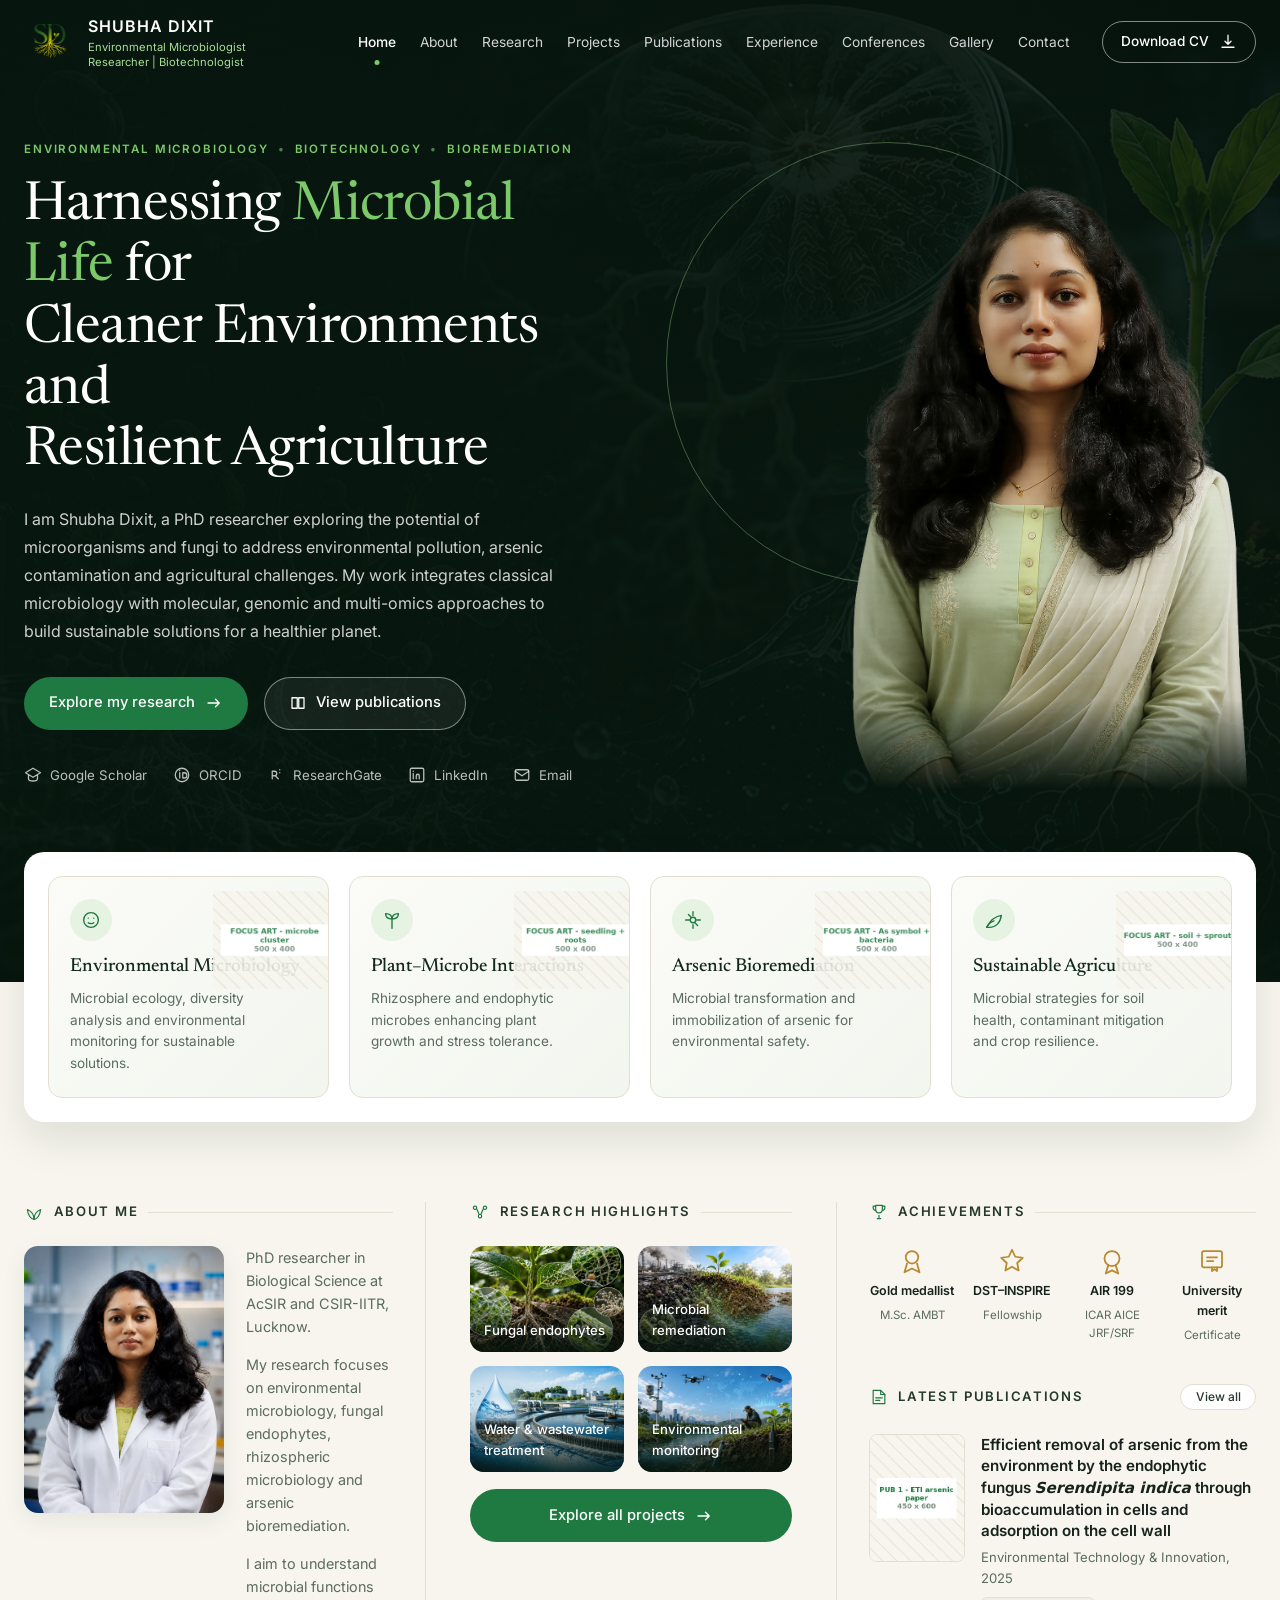
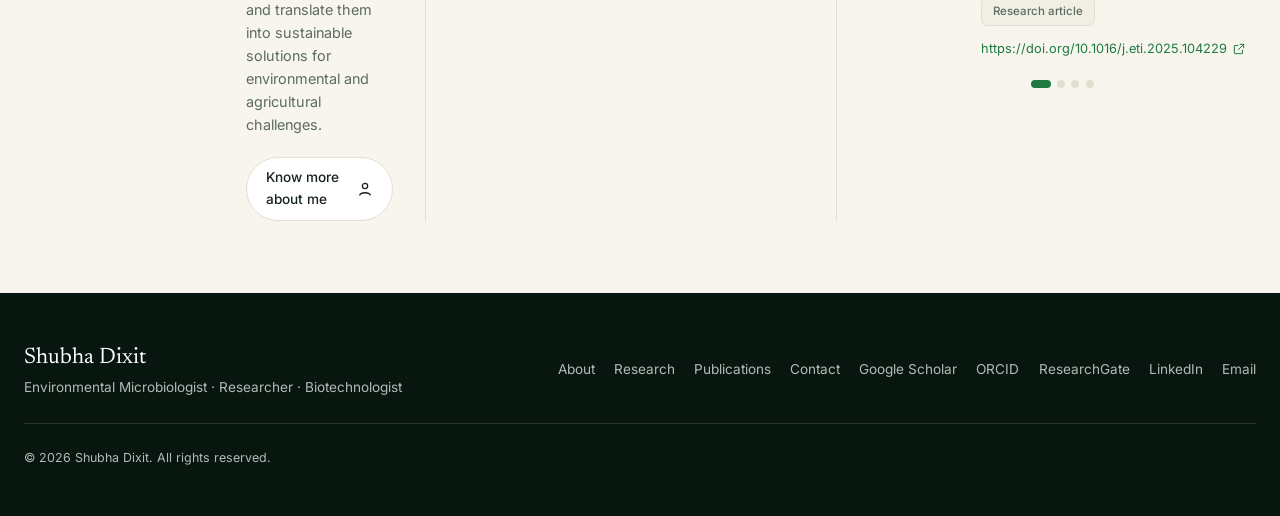
==== commit 565494d7: "Update index.html" ====
--- a/index.html
+++ b/index.html
@@ -94,16 +94,16 @@
       </div>
 
       <ul class="hero-links">
-        <li><a href="https://scholar.google.com/" target="_blank" rel="noopener">
+        <li><a href="https://https://scholar.google.com/citations?user=-epYhrEAAAAJ&hl=en&oi=ao/" target="_blank" rel="noopener">
           <svg class="ico" viewBox="0 0 24 24" aria-hidden="true"><path d="M12 3 2 9l10 6 10-6-10-6Zm-6 9v5c0 1.7 2.7 3 6 3s6-1.3 6-3v-5"/></svg>
           Google Scholar</a></li>
         <li><a href="https://orcid.org/" target="_blank" rel="noopener">
           <svg class="ico" viewBox="0 0 24 24" aria-hidden="true"><circle cx="12" cy="12" r="9"/><path d="M9 9v7m0-10v.01M13 9h2a3.5 3.5 0 0 1 0 7h-2z"/></svg>
           ORCID</a></li>
-        <li><a href="https://www.researchgate.net/" target="_blank" rel="noopener">
+        <li><a href="https://www.https://www.researchgate.net/profile/Shubha-Dixit-2/" target="_blank" rel="noopener">
           <svg class="ico" viewBox="0 0 24 24" aria-hidden="true"><path d="M7 17V7h3a3 3 0 0 1 0 6H7m4 0 4 4M17 5h.01M17 9h.01"/></svg>
           ResearchGate</a></li>
-        <li><a href="https://www.linkedin.com/" target="_blank" rel="noopener">
+        <li><a href="https://www.linkedin.com/in/shubha-dixit-377602171/" target="_blank" rel="noopener">
           <svg class="ico" viewBox="0 0 24 24" aria-hidden="true"><rect x="3" y="3" width="18" height="18" rx="2"/><path d="M7 10v7m0-10v.01M11 17v-4a2 2 0 0 1 4 0v4"/></svg>
           LinkedIn</a></li>
         <li><a href="mailto:shubha.dixit.9@gmail.com"><svg class="ico" viewBox="0 0 24 24" aria-hidden="true"><rect x="3" y="5" width="18" height="14" rx="2"/><path d="m3 7 9 6 9-6"/></svg> Email</a></li>
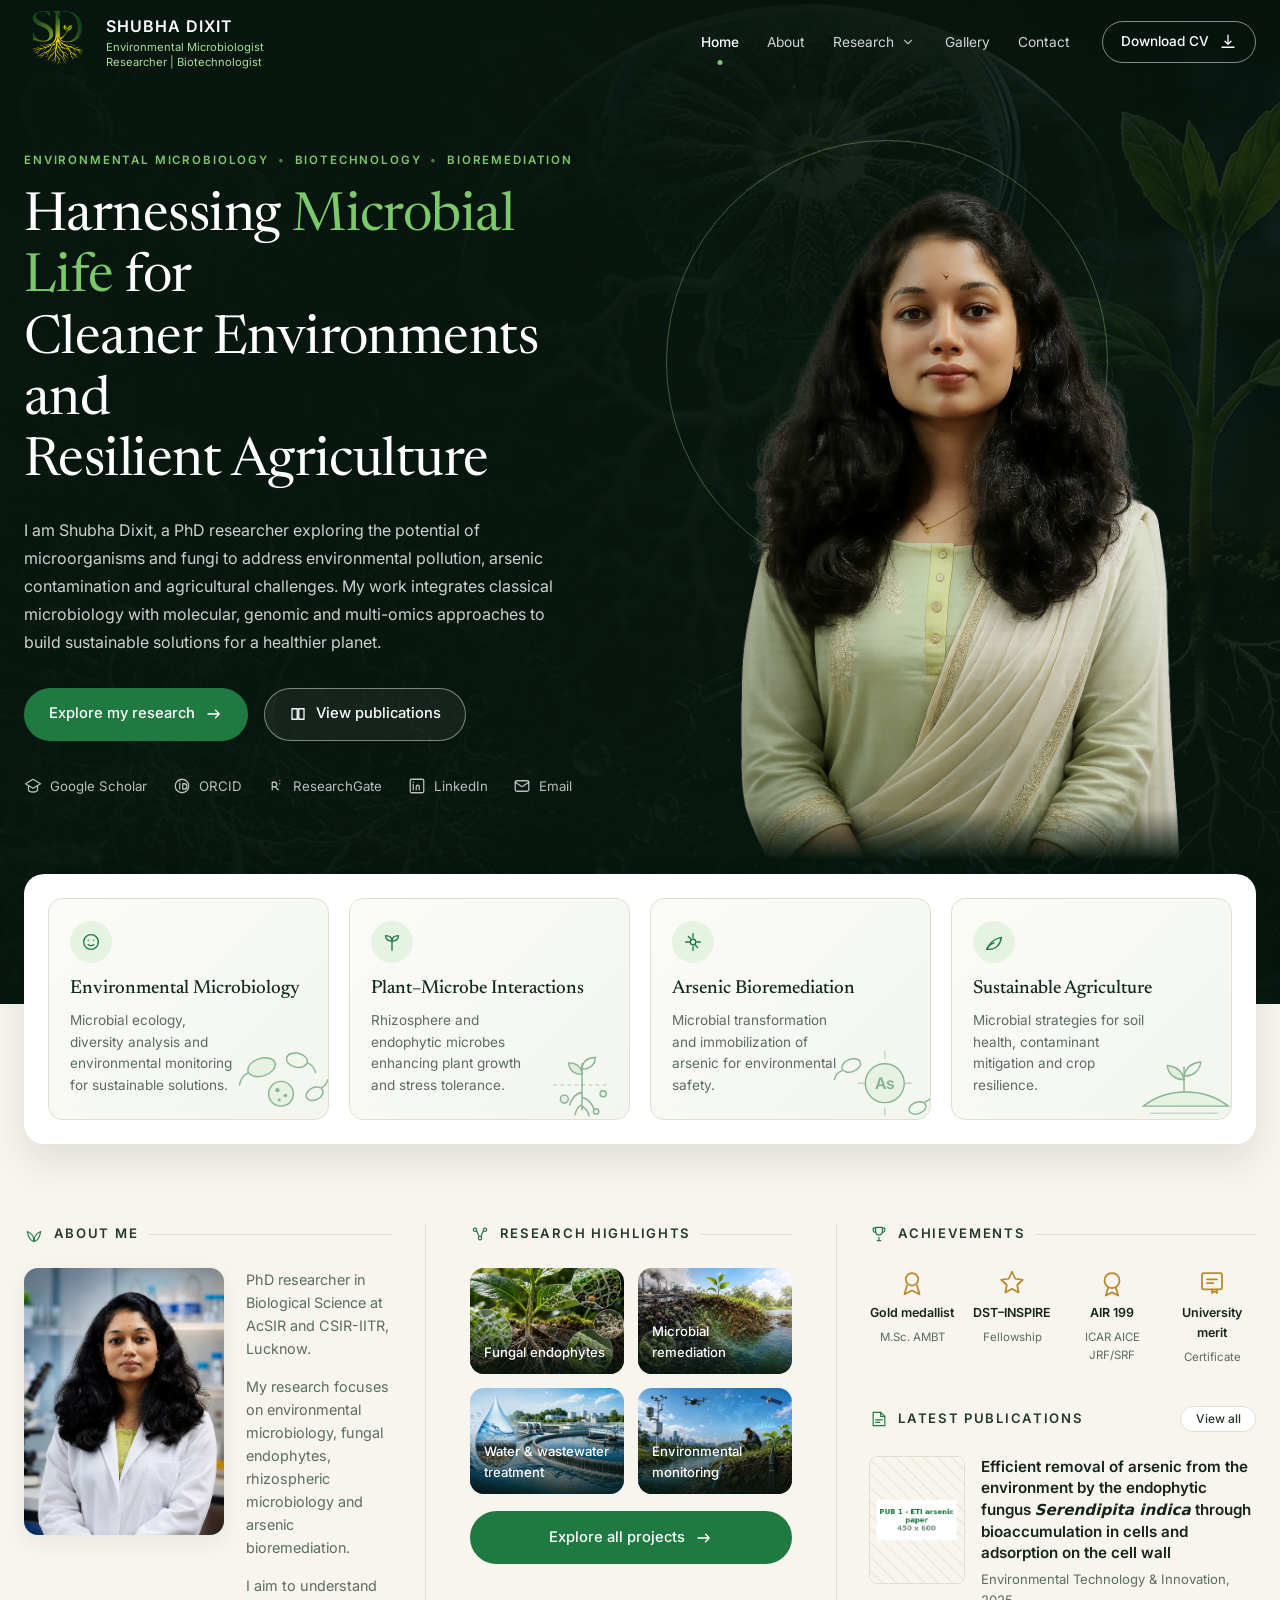
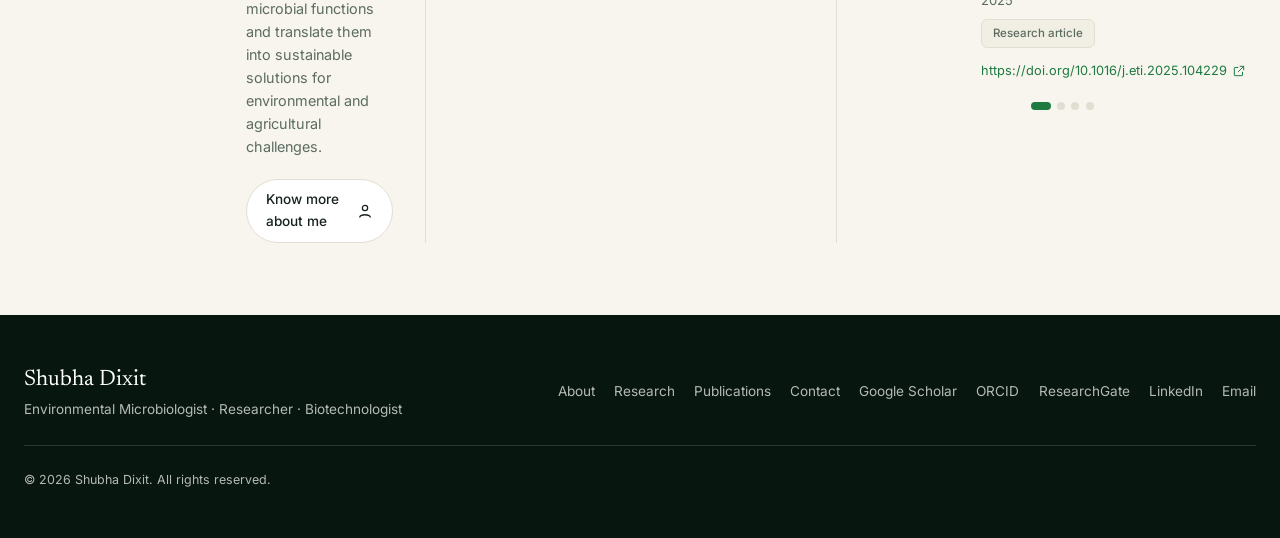
==== commit 1b9b7b63: "Add files via upload" ====
--- a/index.html
+++ b/index.html
@@ -38,11 +38,19 @@
       <ul>
         <li><a href="index.html" class="is-current" aria-current="page">Home</a></li>
         <li><a href="about.html">About</a></li>
-        <li><a href="research.html">Research</a></li>
-        <li><a href="projects.html">Projects</a></li>
-        <li><a href="publications.html">Publications</a></li>
-        <li><a href="experience.html">Experience</a></li>
-        <li><a href="conferences.html">Conferences</a></li>
+        <li class="has-sub">
+          <a href="research.html">Research</a>
+          <button class="sub-toggle" type="button" aria-expanded="false" aria-label="Show research pages">
+            <svg viewBox="0 0 24 24" aria-hidden="true"><path d="m6 9 6 6 6-6"/></svg>
+          </button>
+          <ul class="subnav">
+            <li><a href="research.html">Research overview</a></li>
+            <li><a href="projects.html">Projects</a></li>
+            <li><a href="publications.html">Publications</a></li>
+            <li><a href="experience.html">Experience</a></li>
+            <li><a href="conferences.html">Conferences</a></li>
+          </ul>
+        </li>
         <li><a href="gallery.html">Gallery</a></li>
         <li><a href="contact.html">Contact</a></li>
       </ul>
@@ -94,16 +102,16 @@
       </div>
 
       <ul class="hero-links">
-        <li><a href="https://https://scholar.google.com/citations?user=-epYhrEAAAAJ&hl=en&oi=ao/" target="_blank" rel="noopener">
+        <li><a href="https://scholar.google.com/citations?user=-epYhrEAAAAJ&amp;hl=en" target="_blank" rel="noopener">
           <svg class="ico" viewBox="0 0 24 24" aria-hidden="true"><path d="M12 3 2 9l10 6 10-6-10-6Zm-6 9v5c0 1.7 2.7 3 6 3s6-1.3 6-3v-5"/></svg>
           Google Scholar</a></li>
-        <li><a href="https://orcid.org/" target="_blank" rel="noopener">
+        <li><a href="https://orcid.org/0009-0008-8177-6797" target="_blank" rel="noopener">
           <svg class="ico" viewBox="0 0 24 24" aria-hidden="true"><circle cx="12" cy="12" r="9"/><path d="M9 9v7m0-10v.01M13 9h2a3.5 3.5 0 0 1 0 7h-2z"/></svg>
           ORCID</a></li>
-        <li><a href="https://www.https://www.researchgate.net/profile/Shubha-Dixit-2/" target="_blank" rel="noopener">
+        <li><a href="https://www.researchgate.net/profile/Shubha-Dixit-2" target="_blank" rel="noopener">
           <svg class="ico" viewBox="0 0 24 24" aria-hidden="true"><path d="M7 17V7h3a3 3 0 0 1 0 6H7m4 0 4 4M17 5h.01M17 9h.01"/></svg>
           ResearchGate</a></li>
-        <li><a href="https://www.linkedin.com/in/shubha-dixit-377602171/" target="_blank" rel="noopener">
+        <li><a href="https://www.linkedin.com/in/shubha-dixit-377602171" target="_blank" rel="noopener">
           <svg class="ico" viewBox="0 0 24 24" aria-hidden="true"><rect x="3" y="3" width="18" height="18" rx="2"/><path d="M7 10v7m0-10v.01M11 17v-4a2 2 0 0 1 4 0v4"/></svg>
           LinkedIn</a></li>
         <li><a href="mailto:shubha.dixit.9@gmail.com"><svg class="ico" viewBox="0 0 24 24" aria-hidden="true"><rect x="3" y="5" width="18" height="14" rx="2"/><path d="m3 7 9 6 9-6"/></svg> Email</a></li>
@@ -127,7 +135,20 @@
       </span>
       <h3>Environmental Microbiology</h3>
       <p>Microbial ecology, diversity analysis and environmental monitoring for sustainable solutions.</p>
-      <img class="focus-art" src="assets/img/focus-microbiology.png" alt="" aria-hidden="true">
+      <svg class="focus-art" viewBox="0 0 120 100" aria-hidden="true" focusable="false">
+        <g fill="none" stroke="#2E7D46" stroke-width="1.6" stroke-linecap="round">
+          <ellipse cx="38" cy="32" rx="16" ry="10" transform="rotate(-18 38 32)" fill="#DCEEDA"/>
+          <path d="M23 38c-6 3-9 8-10 14"/>
+          <ellipse cx="78" cy="24" rx="12" ry="8" transform="rotate(12 78 24)" fill="#EFF7EC"/>
+          <path d="M90 27c5 2 8 6 9 11"/>
+          <circle cx="60" cy="62" r="14" fill="#DCEEDA"/>
+          <circle cx="56" cy="58" r="2.4" fill="#2E7D46" stroke="none"/>
+          <circle cx="65" cy="64" r="2" fill="#2E7D46" stroke="none"/>
+          <circle cx="58" cy="69" r="1.6" fill="#2E7D46" stroke="none"/>
+          <ellipse cx="98" cy="62" rx="10" ry="7" transform="rotate(-25 98 62)" fill="#EFF7EC"/>
+          <path d="M106 55c4-2 6-5 7-9"/>
+        </g>
+      </svg>
     </article>
 
     <article class="focus-card reveal">
@@ -136,7 +157,18 @@
       </span>
       <h3>Plant&ndash;Microbe Interactions</h3>
       <p>Rhizosphere and endophytic microbes enhancing plant growth and stress tolerance.</p>
-      <img class="focus-art" src="assets/img/focus-plant-microbe.png" alt="" aria-hidden="true">
+      <svg class="focus-art" viewBox="0 0 120 100" aria-hidden="true" focusable="false">
+        <g fill="none" stroke="#2E7D46" stroke-width="1.6" stroke-linecap="round">
+          <path d="M28 52h64" stroke-dasharray="3 5" opacity=".45"/>
+          <path d="M60 52V28"/>
+          <path d="M60 40c0-8-6-13-15-13 0 8 6 13 15 13Z" fill="#CFE7C8"/>
+          <path d="M60 34c0-8 6-13 15-13 0 8-6 13-15 13Z" fill="#EFF7EC"/>
+          <path d="M60 52v28M60 60c-8 2-12 8-14 15M60 66c8 2 12 8 14 15M60 74c-5 3-7 7-8 12M60 76c5 3 7 6 8 11"/>
+          <circle cx="40" cy="68" r="4.5" fill="#DCEEDA"/>
+          <circle cx="84" cy="62" r="3.5" fill="#DCEEDA"/>
+          <circle cx="76" cy="82" r="3" fill="#EFF7EC"/>
+        </g>
+      </svg>
     </article>
 
     <article class="focus-card reveal">
@@ -145,7 +177,17 @@
       </span>
       <h3>Arsenic Bioremediation</h3>
       <p>Microbial transformation and immobilization of arsenic for environmental safety.</p>
-      <img class="focus-art" src="assets/img/focus-arsenic.png" alt="" aria-hidden="true">
+      <svg class="focus-art" viewBox="0 0 120 100" aria-hidden="true" focusable="false">
+        <g fill="none" stroke="#2E7D46" stroke-width="1.6" stroke-linecap="round">
+          <circle cx="62" cy="50" r="22" fill="#DCEEDA"/>
+          <text x="62" y="57" text-anchor="middle" font-family="Inter, system-ui, sans-serif" font-size="18" font-weight="600" fill="#1F7A42" stroke="none">As</text>
+          <ellipse cx="24" cy="30" rx="11" ry="7" transform="rotate(-20 24 30)" fill="#EFF7EC"/>
+          <path d="M13 36c-5 2-7 6-8 10"/>
+          <ellipse cx="99" cy="78" rx="10" ry="6.5" transform="rotate(-20 99 78)" fill="#EFF7EC"/>
+          <path d="M108 71c5-2 8-6 9-11"/>
+          <path d="M62 22v-8M84 50h8M62 78v8M40 50h-8" opacity=".5"/>
+        </g>
+      </svg>
     </article>
 
     <article class="focus-card reveal">
@@ -154,7 +196,16 @@
       </span>
       <h3>Sustainable Agriculture</h3>
       <p>Microbial strategies for soil health, contaminant mitigation and crop resilience.</p>
-      <img class="focus-art" src="assets/img/focus-agriculture.png" alt="" aria-hidden="true">
+      <svg class="focus-art" viewBox="0 0 120 100" aria-hidden="true" focusable="false">
+        <g fill="none" stroke="#2E7D46" stroke-width="1.6" stroke-linecap="round">
+          <path d="M14 76c14-11 30-16 48-16s34 5 48 16Z" fill="#DCEEDA"/>
+          <path d="M60 60V32"/>
+          <path d="M60 46c-2-10-10-15-19-16 1 10 9 16 19 16Z" fill="#CFE7C8"/>
+          <path d="M60 42c2-10 10-15 19-16-1 10-9 16-19 16Z" fill="#EFF7EC"/>
+          <path d="M22 84h76" opacity=".45"/>
+          <path d="M34 91h52" opacity=".28"/>
+        </g>
+      </svg>
     </article>
 
   </div>
@@ -312,10 +363,10 @@
       <li><a href="research.html">Research</a></li>
       <li><a href="publications.html">Publications</a></li>
       <li><a href="contact.html">Contact</a></li>
-      <li><a href="https://scholar.google.com/" target="_blank" rel="noopener">Google Scholar</a></li>
-      <li><a href="https://orcid.org/" target="_blank" rel="noopener">ORCID</a></li>
-      <li><a href="https://www.researchgate.net/" target="_blank" rel="noopener">ResearchGate</a></li>
-      <li><a href="https://www.linkedin.com/" target="_blank" rel="noopener">LinkedIn</a></li>
+      <li><a href="https://scholar.google.com/citations?user=-epYhrEAAAAJ&amp;hl=en" target="_blank" rel="noopener">Google Scholar</a></li>
+      <li><a href="https://orcid.org/0009-0008-8177-6797" target="_blank" rel="noopener">ORCID</a></li>
+      <li><a href="https://www.researchgate.net/profile/Shubha-Dixit-2" target="_blank" rel="noopener">ResearchGate</a></li>
+      <li><a href="https://www.linkedin.com/in/shubha-dixit-377602171" target="_blank" rel="noopener">LinkedIn</a></li>
       <li><a href="mailto:shubha.dixit.9@gmail.com">Email</a></li>
     </ul>
     <p class="footer-copy">&copy; <span id="year">2026</span> Shubha Dixit. All rights reserved.</p>
--- a/assets/css/style.css
+++ b/assets/css/style.css
@@ -124,8 +124,12 @@
 }
 .nav-shell{ display:flex; align-items:center; gap:2rem; }
 
-.brand{ display:flex; align-items:center; gap:.75rem; margin-right:auto; }
-.brand-mark{ width:52px; height:52px; flex:none; }
+.brand{ display:flex; align-items:center; gap:.9rem; margin-right:auto; }
+.brand-mark{
+  width:68px; height:68px; flex:none;
+  transition:width .3s ease, height .3s ease;
+}
+.site-header.is-stuck .brand-mark{ width:56px; height:56px; }
 .brand-mark img,
 .brand-mark svg{ width:100%; height:100%; object-fit:contain; }
 .brand-letter{ font-family:var(--display); font-size:34px; fill:#fff; }
@@ -139,7 +143,7 @@
   display:block; font-style:normal; font-size:.7rem; color:var(--leaf-soft); line-height:1.35;
 }
 
-.nav ul{ display:flex; gap:1.5rem; }
+.nav > ul{ display:flex; align-items:center; gap:1.75rem; }
 .nav a{
   font-size:.86rem; color:rgba(255,255,255,.82); padding:.4rem 0;
   position:relative; transition:color .2s ease;
@@ -150,6 +154,48 @@
   content:""; position:absolute; left:50%; bottom:-8px; transform:translateX(-50%);
   width:5px; height:5px; border-radius:50%; background:var(--leaf);
 }
+
+/* dropdown */
+.has-sub{ position:relative; display:flex; align-items:center; gap:.3rem; }
+.sub-toggle{
+  display:inline-flex; align-items:center; justify-content:center;
+  background:none; border:0; padding:2px; cursor:pointer;
+  color:rgba(255,255,255,.7);
+}
+.sub-toggle:hover{ color:#fff; }
+.sub-toggle svg{
+  width:14px; height:14px; fill:none; stroke:currentColor; stroke-width:2;
+  stroke-linecap:round; stroke-linejoin:round; transition:transform .25s ease;
+}
+.has-sub:hover .sub-toggle svg,
+.has-sub.is-open .sub-toggle svg{ transform:rotate(180deg); }
+
+.subnav{
+  position:absolute; top:100%; left:-1rem; z-index:20;
+  min-width:236px; margin-top:16px; padding:.55rem;
+  display:flex; flex-direction:column; gap:.1rem;
+  background:rgba(7,22,14,.97); backdrop-filter:blur(12px);
+  border:1px solid rgba(255,255,255,.12); border-radius:14px;
+  box-shadow:0 22px 44px rgba(0,0,0,.38);
+  opacity:0; visibility:hidden; transform:translateY(-6px);
+  transition:opacity .22s ease, transform .22s ease, visibility .22s;
+}
+/* invisible bridge so the menu survives the gap on the way down */
+.subnav::before{ content:""; position:absolute; left:0; right:0; top:-16px; height:16px; }
+.subnav a{
+  display:block; padding:.55rem .85rem; border-radius:9px;
+  font-size:.85rem; color:rgba(255,255,255,.78); white-space:nowrap;
+  transition:background .2s ease, color .2s ease;
+}
+.subnav a:hover{ background:rgba(255,255,255,.09); color:#fff; }
+.subnav a.is-current{ color:var(--leaf); font-weight:500; }
+.subnav a.is-current::after{ display:none; }
+
+@media (hover:hover) and (min-width:981px){
+  .has-sub:hover .subnav,
+  .has-sub:focus-within .subnav{ opacity:1; visibility:visible; transform:none; }
+}
+.has-sub.is-open .subnav{ opacity:1; visibility:visible; transform:none; }
 
 .nav-toggle{ display:none; background:none; border:0; padding:8px; cursor:pointer; }
 .nav-toggle span{ display:block; width:24px; height:2px; background:#fff; margin:5px 0; border-radius:2px;
@@ -210,11 +256,13 @@
   border:1px solid rgba(168,222,150,.35); border-radius:50%;
   pointer-events:none;
 }
+.hero-figure{ align-self:end; margin-bottom:-46px; }
 .hero-image{
-  position:relative; width:100%; max-height:min(660px, 72vh);
-  object-fit:contain; object-position:bottom right;
-  -webkit-mask-image:linear-gradient(to bottom, #000 86%, transparent 100%);
-          mask-image:linear-gradient(to bottom, #000 86%, transparent 100%);
+  position:relative; display:block; width:100%;
+  max-height:min(740px, 80vh);
+  object-fit:contain; object-position:bottom center;
+  -webkit-mask-image:linear-gradient(to bottom, #000 93%, transparent 100%);
+          mask-image:linear-gradient(to bottom, #000 93%, transparent 100%);
 }
 
 /* ============================================================
@@ -240,11 +288,15 @@
 }
 .focus-icon svg{ width:22px; height:22px; fill:none; stroke:var(--leaf-deep); stroke-width:1.5;
   stroke-linecap:round; stroke-linejoin:round; }
-.focus-card h3{ font-family:var(--display); font-size:1.18rem; color:#12291B; }
-.focus-card p{ font-size:.85rem; color:var(--muted); margin:0; max-width:22ch; }
+.focus-card h3{ font-family:var(--display); font-size:1.18rem; color:#12291B; position:relative; z-index:2; }
+.focus-card p{ font-size:.85rem; color:var(--muted); margin:0; max-width:19ch; position:relative; z-index:2; }
 .focus-art{
-  position:absolute; right:-8px; top:14px; width:44%; opacity:.9; pointer-events:none;
-}
+  position:absolute; right:-6px; bottom:-8px; z-index:1;
+  width:38%; max-width:112px; height:auto;
+  opacity:.55; pointer-events:none;
+  transition:opacity .25s ease, transform .25s ease;
+}
+.focus-card:hover .focus-art{ opacity:.72; transform:translateY(-3px); }
 
 /* ============================================================
    BAND — about / highlights / achievements
@@ -588,16 +640,32 @@
     display:none; border-top:1px solid rgba(255,255,255,.08);
   }
   .nav.is-open{ display:block; }
-  .nav ul{ flex-direction:column; gap:.2rem; }
+  .nav > ul{ flex-direction:column; align-items:stretch; gap:.2rem; }
   .nav a{ display:block; padding:.7rem 0; }
   .nav a.is-current::after{ display:none; }
+
+  /* dropdown becomes an accordion */
+  .has-sub{ flex-wrap:wrap; }
+  .has-sub > a{ flex:1; }
+  .sub-toggle{ padding:.7rem .4rem; }
+  .sub-toggle svg{ width:18px; height:18px; }
+  .subnav{
+    position:static; width:100%; margin:0 0 .4rem; padding:.2rem 0 .2rem .9rem;
+    min-width:0; background:none; backdrop-filter:none; border:0;
+    border-left:1px solid rgba(255,255,255,.18); border-radius:0; box-shadow:none;
+    opacity:1; visibility:visible; transform:none;
+    display:none;
+  }
+  .subnav::before{ display:none; }
+  .has-sub.is-open .subnav{ display:flex; }
+  .subnav a{ padding:.55rem .6rem; }
   .nav-toggle{ display:block; order:3; }
   .btn-cv{ order:2; }
 
   .hero{ padding-bottom:150px; }
   .hero-shell{ grid-template-columns:1fr; }
-  .hero-figure{ order:-1; }
-  .hero-image{ max-height:44vh; object-position:bottom center; }
+  .hero-figure{ order:-1; align-self:auto; margin-bottom:0; }
+  .hero-image{ max-height:48vh; object-position:bottom center; }
   .hero-arc{ left:14%; width:72%; }
   .page-head{ padding:calc(var(--header-h) + 44px) 0 3rem; }
   .page-stats{ gap:1.6rem; }
@@ -621,7 +689,7 @@
   .focus{ margin-top:-90px; }
   .focus-grid{ grid-template-columns:1fr; padding:1rem; gap:1rem; }
   .focus-card{ min-height:0; }
-  .focus-art{ width:34%; }
+  .focus-art{ width:30%; max-width:104px; right:2px; bottom:-4px; }
   .band-grid{ grid-template-columns:1fr; gap:2.5rem; }
   .about-inner{ grid-template-columns:1fr; }
   .about-photo img{ aspect-ratio:4/3; }
@@ -634,7 +702,21 @@
   .gallery-grid{ grid-template-columns:1fr 1fr; }
   .award-grid{ grid-template-columns:1fr; }
   .footer-grid{ grid-template-columns:1fr; }
+  .brand-mark{ width:56px; height:56px; }
+  .site-header.is-stuck .brand-mark{ width:50px; height:50px; }
   .brand-text em:last-child{ display:none; }
+}
+
+/* very small phones: keep the header on one tidy line */
+@media (max-width:560px){
+  .brand-mark{ width:52px; height:52px; }
+  .site-header.is-stuck .brand-mark{ width:46px; height:46px; }
+  .brand{ gap:.6rem; }
+  .brand-text strong{ font-size:.82rem; letter-spacing:.03em; white-space:nowrap; }
+  .brand-text em{ font-size:.62rem; }
+  .btn-cv{ font-size:0; gap:0; padding:.6rem; border-radius:50%; }
+  .btn-cv .ico{ width:19px; height:19px; }
+  .nav-shell{ gap:.75rem; }
 }
 
 @media (prefers-reduced-motion:reduce){
